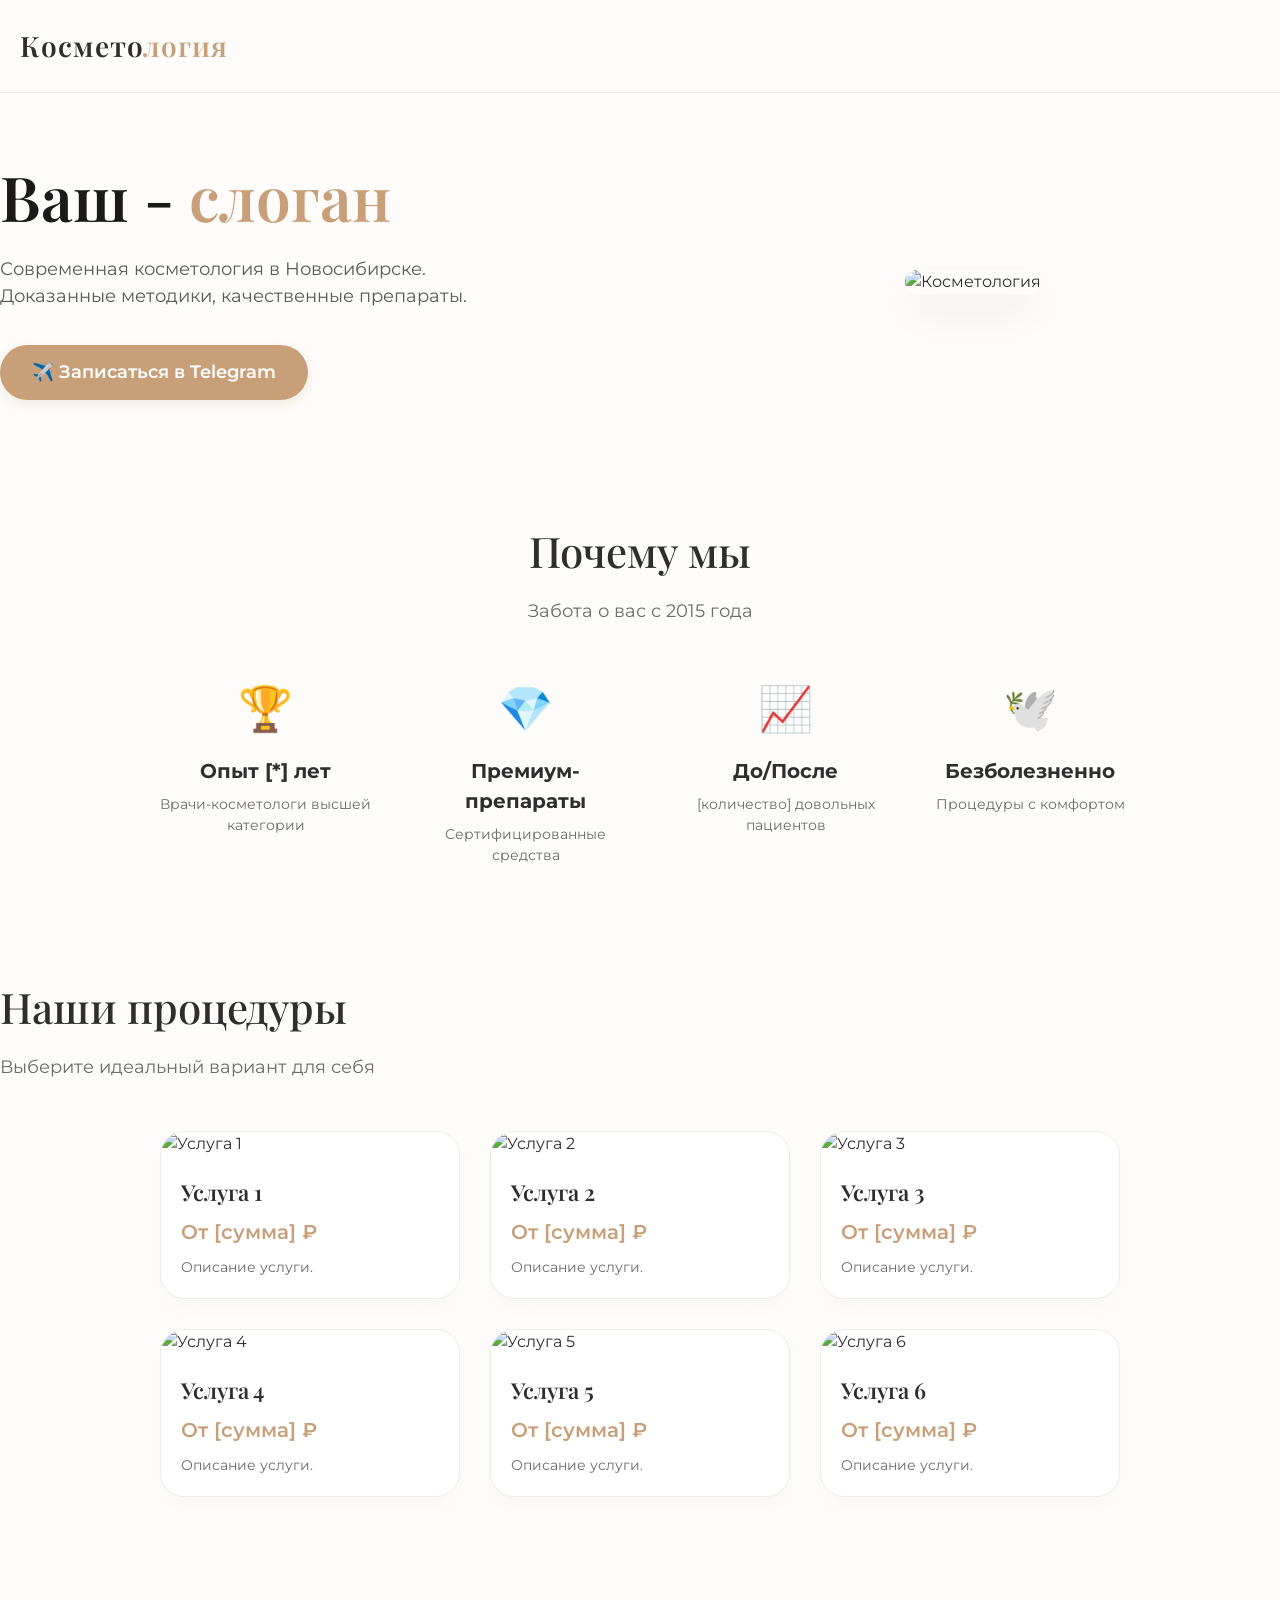
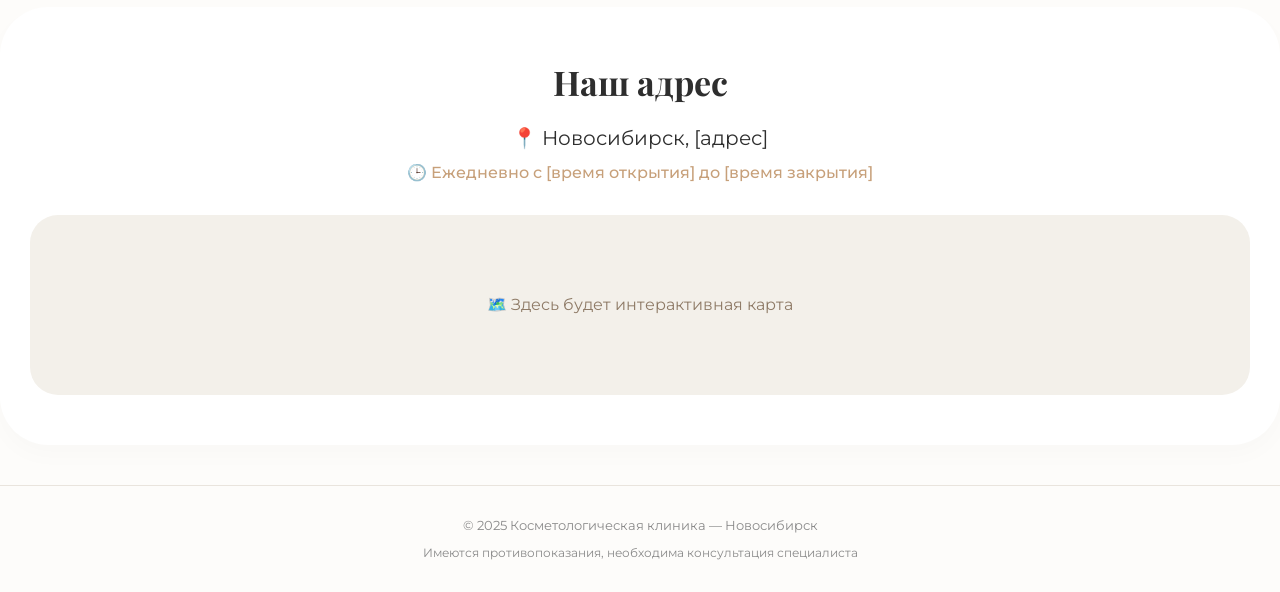
==== index.html @ ddc332c0 "Add files via upload" ====
<!DOCTYPE html>
<html lang="ru">
<head>
    <meta charset="UTF-8">
    <meta name="viewport" content="width=device-width, initial-scale=1.0, user-scalable=yes">
    <title>Косметологическая клиника | Новосибирск</title>
    <!-- Премиальные шрифты -->
    <link href="https://fonts.googleapis.com/css2?family=Montserrat:wght@300;400;500;600;700&family=Playfair+Display:wght@400;500;600;700&display=swap" rel="stylesheet">
    <style>
        * {
            margin: 0;
            padding: 0;
            box-sizing: border-box;
        }

        body {
            background-color: #FDFCFA; /* светлый, тёплый фон */
            font-family: 'Montserrat', sans-serif;
            color: #2E2E2E;
            line-height: 1.5;
            scroll-behavior: smooth;
        }

        .container {
            max-width: 1300px;
            margin: 0 auto;
            padding: 0 20px;
        }

        /* ШАПКА */
        .header {
            padding: 25px 0;
            background: rgba(253,252,250,0.96);
            backdrop-filter: blur(8px);
            position: sticky;
            top: 0;
            z-index: 100;
            border-bottom: 1px solid #EEE9E3;
        }
        .logo {
            font-family: 'Playfair Display', serif;
            font-size: 28px;
            font-weight: 600;
            letter-spacing: 1px;
            color: #2E2E2E;
        }
        .logo span {
            color: #C7A07A; /* тёплый акцент */
        }

        /* ГЛАВНЫЙ ЭКРАН (HERO) */
        .hero {
            display: flex;
            align-items: center;
            justify-content: space-between;
            flex-wrap: wrap;
            gap: 50px;
            padding: 70px 0 50px;
        }
        .hero-content {
            flex: 1;
        }
        .hero-title {
            font-family: 'Playfair Display', serif;
            font-size: clamp(38px, 6vw, 62px);
            font-weight: 600;
            line-height: 1.1;
            margin-bottom: 25px;
            color: #1A1A1A;
        }
        .hero-title .accent {
            color: #C7A07A;
        }
        .hero-subtitle {
            font-size: 18px;
            font-weight: 400;
            margin-bottom: 35px;
            max-width: 500px;
            color: #5A5A5A;
        }
        .btn-telegram {
            display: inline-flex;
            align-items: center;
            gap: 12px;
            background: #C7A07A;
            color: white;
            padding: 14px 32px;
            border-radius: 50px;
            text-decoration: none;
            font-weight: 600;
            font-size: 18px;
            transition: all 0.3s;
            box-shadow: 0 4px 12px rgba(199,160,122,0.2);
        }
        .btn-telegram:hover {
            background: #B0855E;
            transform: translateY(-2px);
        }
        .hero-image {
            flex: 1;
            text-align: center;
        }
        .hero-image img {
            max-width: 100%;
            border-radius: 30px;
            box-shadow: 0 20px 35px rgba(0,0,0,0.05);
        }

        /* Блок преимуществ */
        .features {
            padding: 70px 0 40px;
            text-align: center;
        }
        .section-title {
            font-family: 'Playfair Display', serif;
            font-size: 42px;
            font-weight: 500;
            margin-bottom: 15px;
        }
        .section-sub {
            color: #6C6C6C;
            font-size: 18px;
            margin-bottom: 50px;
        }
        .features-grid {
            display: flex;
            flex-wrap: wrap;
            justify-content: center;
            gap: 40px;
        }
        .feature {
            max-width: 220px;
        }
        .feature-icon {
            font-size: 44px;
            margin-bottom: 15px;
        }
        .feature h4 {
            font-size: 20px;
            margin-bottom: 8px;
        }
        .feature p {
            font-size: 14px;
            color: #6C6C6C;
        }

        /* Услуги (6 карточек) */
        .services {
            padding: 70px 0;
        }
        .services-grid {
            display: flex;
            flex-wrap: wrap;
            gap: 30px;
            justify-content: center;
        }
        .service-card {
            background: #FFFFFF;
            border-radius: 24px;
            width: 300px;
            overflow: hidden;
            box-shadow: 0 8px 20px rgba(0,0,0,0.02);
            transition: all 0.4s;
            border: 1px solid #F0EDE8;
            opacity: 0;
            transform: translateY(30px);
            transition: opacity 0.7s ease, transform 0.7s ease, box-shadow 0.3s;
        }
        .service-card.visible {
            opacity: 1;
            transform: translateY(0);
        }
        .service-card:hover {
            transform: translateY(-6px);
            box-shadow: 0 20px 30px rgba(0,0,0,0.05);
        }
        .service-img {
            width: 100%;
            height: 200px;
            object-fit: cover;
        }
        .service-info {
            padding: 20px;
        }
        .service-name {
            font-family: 'Playfair Display', serif;
            font-size: 22px;
            font-weight: 600;
            margin-bottom: 8px;
        }
        .service-price {
            color: #C7A07A;
            font-size: 20px;
            font-weight: 600;
            margin-bottom: 10px;
        }
        .service-desc {
            font-size: 14px;
            color: #6C6C6C;
        }

        /* Локация */
        .location {
            background: #FFFFFF;
            border-radius: 48px;
            padding: 50px 30px;
            margin: 40px auto;
            text-align: center;
            box-shadow: 0 10px 25px rgba(0,0,0,0.02);
        }
        .location h3 {
            font-family: 'Playfair Display', serif;
            font-size: 34px;
            margin-bottom: 15px;
        }
        .address {
            font-size: 20px;
            margin-bottom: 8px;
        }
        .work-time {
            color: #C7A07A;
            font-weight: 500;
        }
        .map-placeholder {
            background: #F3F0EA;
            height: 180px;
            border-radius: 28px;
            margin-top: 30px;
            display: flex;
            align-items: center;
            justify-content: center;
            color: #8E7A66;
        }

        /* Футер */
        .footer {
            text-align: center;
            padding: 30px 0;
            border-top: 1px solid #E9E4DD;
            font-size: 13px;
            color: #8A8A8A;
        }

        @media (max-width: 800px) {
            .hero {
                flex-direction: column;
                text-align: center;
            }
            .hero-subtitle {
                margin-left: auto;
                margin-right: auto;
            }
            .section-title {
                font-size: 32px;
            }
            .service-card {
                width: 100%;
                max-width: 340px;
            }
        }
    </style>
</head>
<body>

<div class="header">
    <div class="container">
        <div class="logo">Космето<span>логия</span></div>
    </div>
</div>

<div class="hero container">
    <div class="hero-content">
        <h1 class="hero-title">Ваш - <span class="accent">слоган</span></h1>
        <p class="hero-subtitle">Современная косметология в Новосибирске. Доказанные методики, качественные препараты.</p>
        <!-- ЗАМЕНИТЕ ССЫЛКУ НА ВАШУ (бот или менеджер) -->
        <a href="https://t.me/ваш_логин" target="_blank" class="btn-telegram">✈️ Записаться в Telegram</a>
    </div>
    <div class="hero-image">
        <!-- ЗАМЕНИТЕ НА СВОЮ КАРТИНКУ -->
        <img src="https://images.pexels.com/photos/3757959/pexels-photo-3757959.jpeg?auto=compress&cs=tinysrgb&w=600" alt="Косметология">
    </div>
</div>

<div class="features container">
    <h2 class="section-title">Почему мы</h2>
    <div class="section-sub">Забота о вас с 2015 года</div>
    <div class="features-grid">
        <div class="feature"><div class="feature-icon">🏆</div><h4>Опыт [*] лет</h4><p>Врачи-косметологи высшей категории</p></div>
        <div class="feature"><div class="feature-icon">💎</div><h4>Премиум-препараты</h4><p>Сертифицированные средства</p></div>
        <div class="feature"><div class="feature-icon">📈</div><h4>До/После</h4><p>[количество] довольных пациентов</p></div>
        <div class="feature"><div class="feature-icon">🕊️</div><h4>Безболезненно</h4><p>Процедуры с комфортом</p></div>
    </div>
</div>

<div class="services container">
    <h2 class="section-title">Наши процедуры</h2>
    <div class="section-sub">Выберите идеальный вариант для себя</div>
    <div class="services-grid">
        <!-- Услуга 1 -->
        <div class="service-card" data-animate>
            <img class="service-img" src="https://images.pexels.com/photos/4041392/pexels-photo-4041392.jpeg?auto=compress&cs=tinysrgb&w=600" alt="Услуга 1">
            <div class="service-info">
                <div class="service-name">Услуга 1</div>
                <div class="service-price">От [сумма] ₽</div>
                <div class="service-desc">Описание услуги.</div>
            </div>
        </div>
        <!-- Услуга 2 -->
        <div class="service-card" data-animate>
            <img class="service-img" src="https://images.pexels.com/photos/3997968/pexels-photo-3997968.jpeg?auto=compress&cs=tinysrgb&w=600" alt="Услуга 2">
            <div class="service-info">
                <div class="service-name">Услуга 2</div>
                <div class="service-price">От [сумма] ₽</div>
                <div class="service-desc">Описание услуги.</div>
            </div>
        </div>
        <!-- Услуга 3 -->
        <div class="service-card" data-animate>
            <img class="service-img" src="https://images.pexels.com/photos/3825535/pexels-photo-3825535.jpeg?auto=compress&cs=tinysrgb&w=600" alt="Услуга 3">
            <div class="service-info">
                <div class="service-name">Услуга 3</div>
                <div class="service-price">От [сумма] ₽</div>
                <div class="service-desc">Описание услуги.</div>
            </div>
        </div>
        <!-- Услуга 4 -->
        <div class="service-card" data-animate>
            <img class="service-img" src="https://images.pexels.com/photos/3757959/pexels-photo-3757959.jpeg?auto=compress&cs=tinysrgb&w=600" alt="Услуга 4">
            <div class="service-info">
                <div class="service-name">Услуга 4</div>
                <div class="service-price">От [сумма] ₽</div>
                <div class="service-desc">Описание услуги.</div>
            </div>
        </div>
        <!-- Услуга 5 -->
        <div class="service-card" data-animate>
            <img class="service-img" src="https://images.pexels.com/photos/4041392/pexels-photo-4041392.jpeg?auto=compress&cs=tinysrgb&w=600" alt="Услуга 5">
            <div class="service-info">
                <div class="service-name">Услуга 5</div>
                <div class="service-price">От [сумма] ₽</div>
                <div class="service-desc">Описание услуги.</div>
            </div>
        </div>
        <!-- Услуга 6 -->
        <div class="service-card" data-animate>
            <img class="service-img" src="https://images.pexels.com/photos/3997968/pexels-photo-3997968.jpeg?auto=compress&cs=tinysrgb&w=600" alt="Услуга 6">
            <div class="service-info">
                <div class="service-name">Услуга 6</div>
                <div class="service-price">От [сумма] ₽</div>
                <div class="service-desc">Описание услуги.</div>
            </div>
        </div>
    </div>
</div>

<div class="location container">
    <h3>Наш адрес</h3>
    <div class="address">📍 Новосибирск, [адрес]</div>
    <div class="work-time">🕒 Ежедневно с [время открытия] до [время закрытия]</div>
    <div class="map-placeholder">
        🗺️ Здесь будет интерактивная карта
    </div>
</div>

<div class="footer container">
    <p>© 2025 Косметологическая клиника — Новосибирск</p>
    <p style="font-size: 12px; margin-top: 8px;">Имеются противопоказания, необходима консультация специалиста</p>
</div>

<script>
    // Анимация появления при скролле
    const cards = document.querySelectorAll('[data-animate]');
    const observer = new IntersectionObserver((entries) => {
        entries.forEach(entry => {
            if (entry.isIntersecting) {
                entry.target.classList.add('visible');
            }
        });
    }, { threshold: 0.2 });
    cards.forEach(card => observer.observe(card));

    // Если карточки уже видны при загрузке
    window.addEventListener('load', () => {
        cards.forEach(card => {
            const rect = card.getBoundingClientRect();
            if (rect.top < window.innerHeight - 100) {
                card.classList.add('visible');
            }
        });
    });
</script>
</body>
</html>
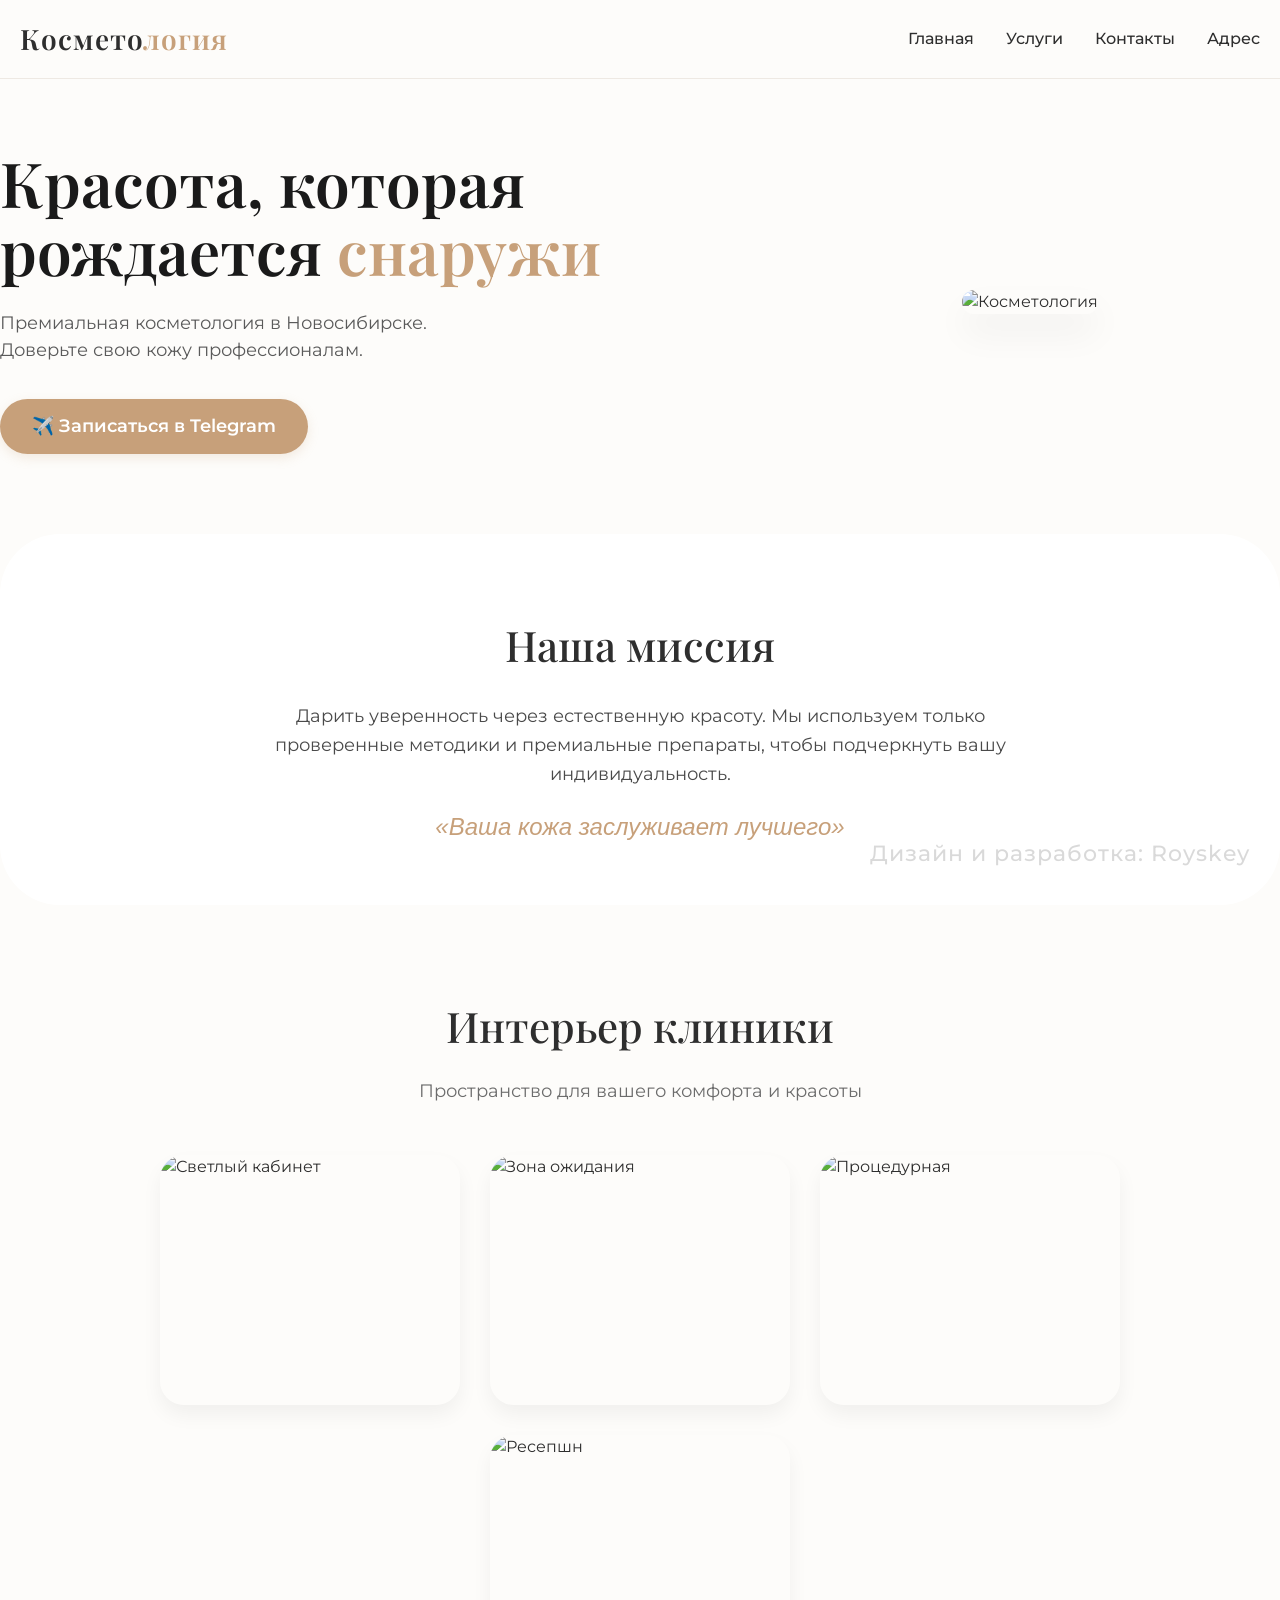
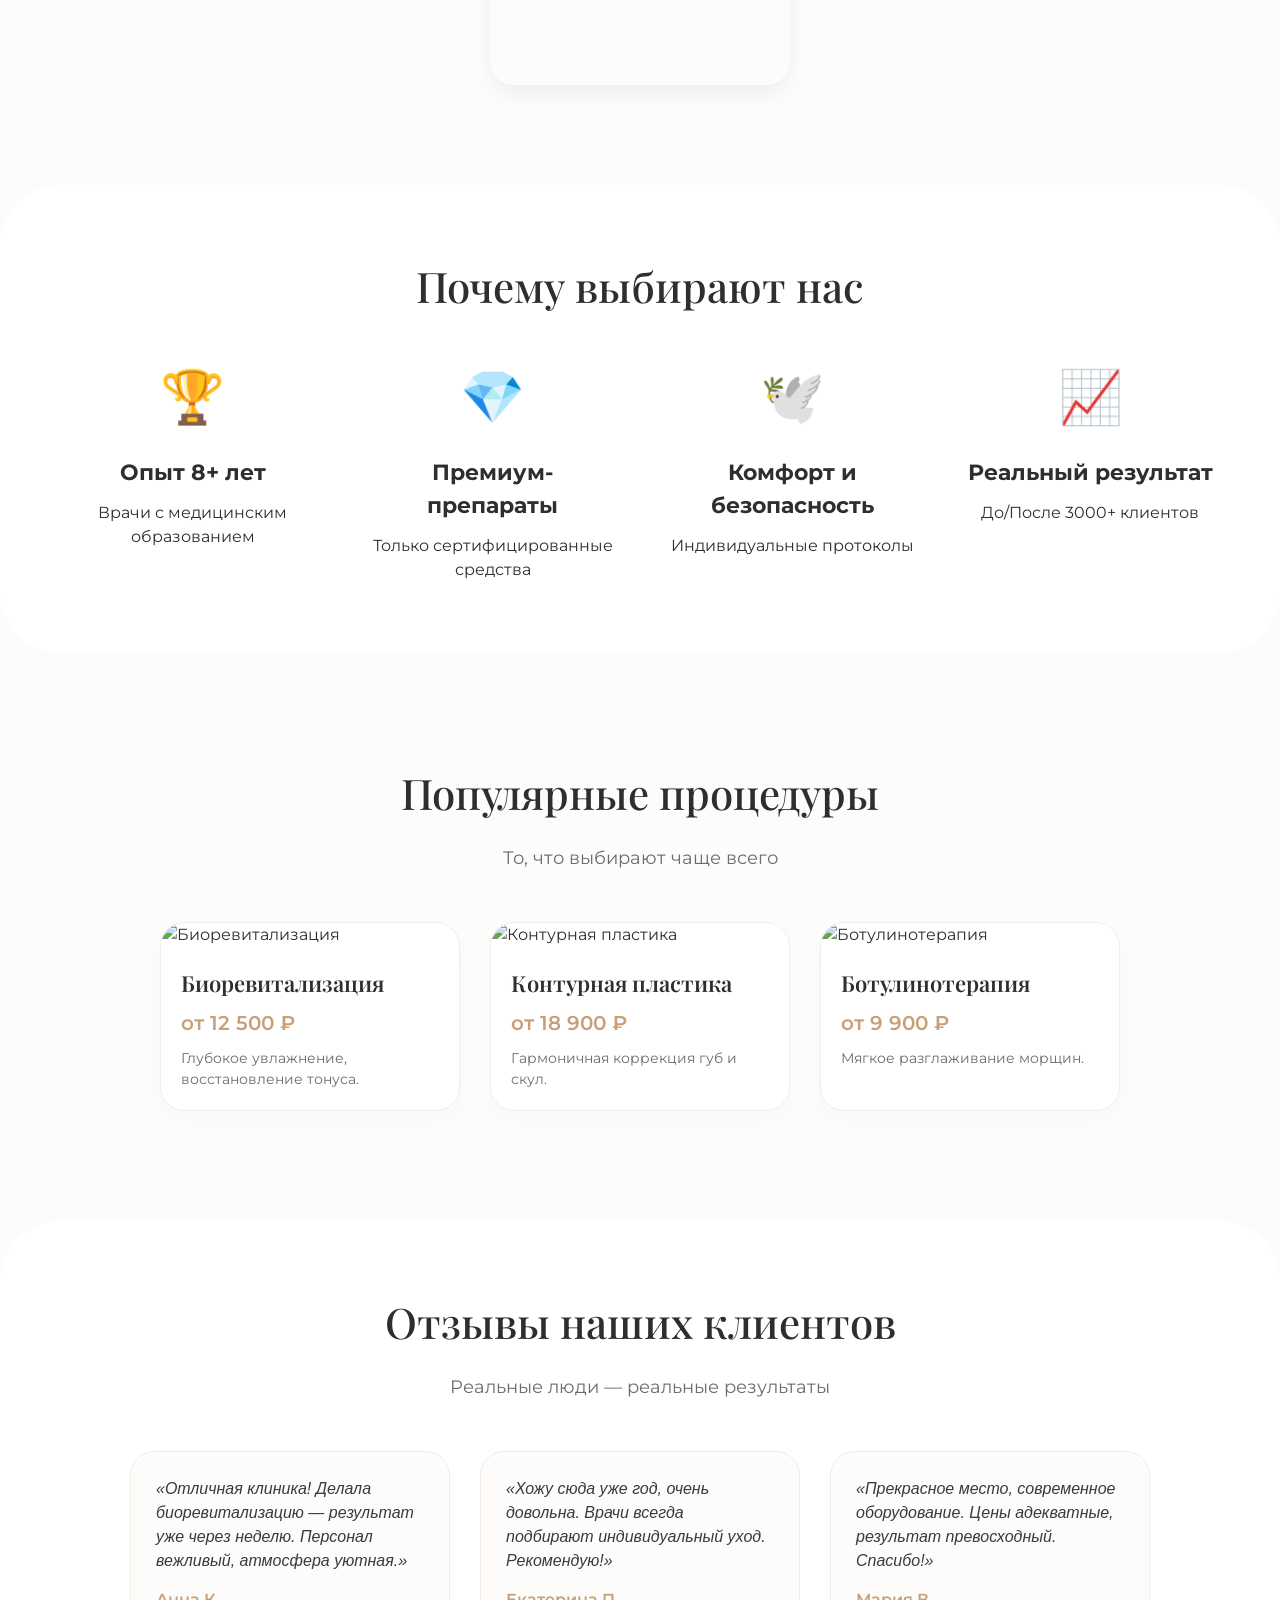
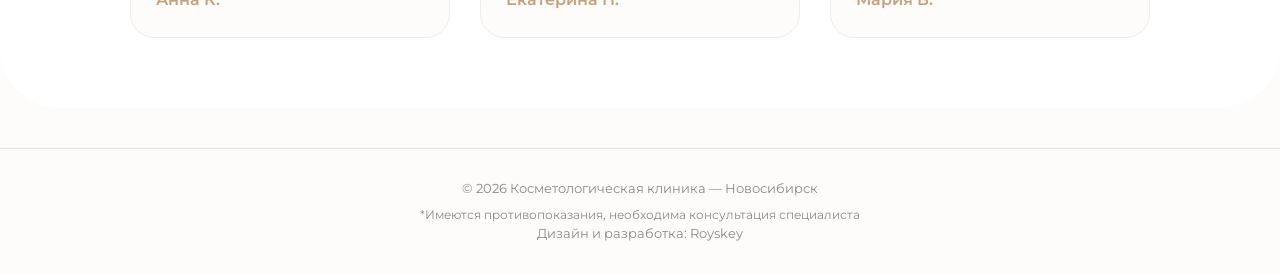
==== commit bb298075: "Add files via upload" ====
--- a/index.html
+++ b/index.html
@@ -3,8 +3,7 @@
 <head>
     <meta charset="UTF-8">
     <meta name="viewport" content="width=device-width, initial-scale=1.0, user-scalable=yes">
-    <title>Косметологическая клиника | Новосибирск</title>
-    <!-- Премиальные шрифты -->
+    <title>Косметологическая клиника | Главная</title>
     <link href="https://fonts.googleapis.com/css2?family=Montserrat:wght@300;400;500;600;700&family=Playfair+Display:wght@400;500;600;700&display=swap" rel="stylesheet">
     <style>
         * {
@@ -12,30 +11,33 @@
             padding: 0;
             box-sizing: border-box;
         }
-
         body {
-            background-color: #FDFCFA; /* светлый, тёплый фон */
+            background-color: #FDFCFA;
             font-family: 'Montserrat', sans-serif;
             color: #2E2E2E;
             line-height: 1.5;
             scroll-behavior: smooth;
         }
-
         .container {
             max-width: 1300px;
             margin: 0 auto;
             padding: 0 20px;
         }
-
-        /* ШАПКА */
+        /* ===== ШАПКА ===== */
         .header {
-            padding: 25px 0;
             background: rgba(253,252,250,0.96);
             backdrop-filter: blur(8px);
             position: sticky;
             top: 0;
             z-index: 100;
             border-bottom: 1px solid #EEE9E3;
+            padding: 18px 0;
+        }
+        .header .container {
+            display: flex;
+            justify-content: space-between;
+            align-items: center;
+            flex-wrap: wrap;
         }
         .logo {
             font-family: 'Playfair Display', serif;
@@ -43,12 +45,70 @@
             font-weight: 600;
             letter-spacing: 1px;
             color: #2E2E2E;
+            text-decoration: none;
         }
         .logo span {
-            color: #C7A07A; /* тёплый акцент */
-        }
-
-        /* ГЛАВНЫЙ ЭКРАН (HERO) */
+            color: #C7A07A;
+        }
+        .nav {
+            display: flex;
+            gap: 32px;
+            align-items: center;
+        }
+        .nav a {
+            text-decoration: none;
+            font-weight: 500;
+            color: #2E2E2E;
+            transition: color 0.2s;
+            font-size: 16px;
+        }
+        .nav a:hover {
+            color: #C7A07A;
+        }
+        .burger {
+            display: none;
+            flex-direction: column;
+            cursor: pointer;
+            gap: 5px;
+        }
+        .burger span {
+            width: 25px;
+            height: 2px;
+            background-color: #2E2E2E;
+            transition: 0.3s;
+        }
+        @media (max-width: 768px) {
+            .nav {
+                position: fixed;
+                top: 70px;
+                left: -100%;
+                width: 100%;
+                height: calc(100vh - 70px);
+                background: #FDFCFA;
+                flex-direction: column;
+                justify-content: center;
+                gap: 40px;
+                transition: 0.3s;
+                backdrop-filter: blur(10px);
+                z-index: 99;
+            }
+            .nav.active {
+                left: 0;
+            }
+            .burger {
+                display: flex;
+            }
+            .burger.active span:nth-child(1) {
+                transform: rotate(45deg) translate(5px, 5px);
+            }
+            .burger.active span:nth-child(2) {
+                opacity: 0;
+            }
+            .burger.active span:nth-child(3) {
+                transform: rotate(-45deg) translate(5px, -5px);
+            }
+        }
+        /* ГЕРОЙ */
         .hero {
             display: flex;
             align-items: center;
@@ -59,6 +119,7 @@
         }
         .hero-content {
             flex: 1;
+            text-align: left;
         }
         .hero-title {
             font-family: 'Playfair Display', serif;
@@ -101,50 +162,106 @@
             text-align: center;
         }
         .hero-image img {
-            max-width: 100%;
-            border-radius: 30px;
-            box-shadow: 0 20px 35px rgba(0,0,0,0.05);
-        }
-
-        /* Блок преимуществ */
-        .features {
-            padding: 70px 0 40px;
+    width: 300px;
+    height: 250px;
+    object-fit: cover;
+    border-radius: 30px;
+    box-shadow: 0 20px 35px rgba(0,0,0,0.05);
+}
+        
+        /* МИССИЯ И СЛОГАН */
+        .mission {
             text-align: center;
+            padding: 80px 0 60px;
+            background: #FFFFFF;
+            border-radius: 60px;
+            margin: 30px 0;
+        }
+        .mission h2 {
+            font-family: 'Playfair Display', serif;
+            font-size: 42px;
+            font-weight: 500;
+            margin-bottom: 25px;
+        }
+        .mission p {
+            max-width: 800px;
+            margin: 0 auto 20px;
+            font-size: 18px;
+            color: #4A4A4A;
+            line-height: 1.6;
+        }
+        .slogan {
+            font-size: 24px;
+            font-style: italic;
+            color: #C7A07A;
+            margin-top: 20px;
+        }
+        /* ГАЛЕРЕЯ ПОМЕЩЕНИЙ (симметрично, 6 фото) */
+        .gallery {
+            padding: 60px 0;
         }
         .section-title {
             font-family: 'Playfair Display', serif;
             font-size: 42px;
             font-weight: 500;
-            margin-bottom: 15px;
+            text-align: center;
+            margin-bottom: 20px;
         }
         .section-sub {
+            text-align: center;
             color: #6C6C6C;
+            margin-bottom: 50px;
             font-size: 18px;
-            margin-bottom: 50px;
-        }
-        .features-grid {
+        }
+        .gallery-grid {
+            display: flex;
+            flex-wrap: wrap;
+            gap: 30px;
+            justify-content: center;
+        }
+        .gallery-item {
+            width: 300px;
+            border-radius: 24px;
+            overflow: hidden;
+            box-shadow: 0 10px 20px rgba(0,0,0,0.05);
+            transition: transform 0.3s;
+        }
+        .gallery-item:hover {
+            transform: translateY(-5px);
+        }
+        .gallery-item img {
+            width: 100%;
+            height: 250px;
+            object-fit: cover;
+            display: block;
+        }
+        /* ЦЕННОСТИ */
+        .values {
+            background: #FFFFFF;
+            padding: 70px 0;
+            border-radius: 60px;
+            margin: 40px 0;
+        }
+        .values-grid {
             display: flex;
             flex-wrap: wrap;
             justify-content: center;
-            gap: 40px;
-        }
-        .feature {
-            max-width: 220px;
-        }
-        .feature-icon {
-            font-size: 44px;
-            margin-bottom: 15px;
-        }
-        .feature h4 {
-            font-size: 20px;
-            margin-bottom: 8px;
-        }
-        .feature p {
-            font-size: 14px;
-            color: #6C6C6C;
-        }
-
-        /* Услуги (6 карточек) */
+            gap: 50px;
+            margin-top: 40px;
+        }
+        .value-card {
+            text-align: center;
+            max-width: 250px;
+        }
+        .value-icon {
+            font-size: 52px;
+            margin-bottom: 20px;
+        }
+        .value-card h4 {
+            font-size: 22px;
+            margin-bottom: 12px;
+        }
+        /* ПОПУЛЯРНЫЕ УСЛУГИ (3 карточки) */
         .services {
             padding: 70px 0;
         }
@@ -160,11 +277,10 @@
             width: 300px;
             overflow: hidden;
             box-shadow: 0 8px 20px rgba(0,0,0,0.02);
-            transition: all 0.4s;
             border: 1px solid #F0EDE8;
             opacity: 0;
             transform: translateY(30px);
-            transition: opacity 0.7s ease, transform 0.7s ease, box-shadow 0.3s;
+            transition: opacity 0.7s ease, transform 0.7s ease;
         }
         .service-card.visible {
             opacity: 1;
@@ -198,41 +314,36 @@
             font-size: 14px;
             color: #6C6C6C;
         }
-
-        /* Локация */
-        .location {
+        /* ОТЗЫВЫ */
+        .reviews {
             background: #FFFFFF;
-            border-radius: 48px;
-            padding: 50px 30px;
-            margin: 40px auto;
-            text-align: center;
-            box-shadow: 0 10px 25px rgba(0,0,0,0.02);
-        }
-        .location h3 {
-            font-family: 'Playfair Display', serif;
-            font-size: 34px;
+            padding: 70px 0;
+            border-radius: 60px;
+            margin: 40px 0;
+        }
+        .reviews-grid {
+            display: flex;
+            flex-wrap: wrap;
+            gap: 30px;
+            justify-content: center;
+        }
+        .review-card {
+            background: #FDFCFA;
+            border-radius: 24px;
+            padding: 25px;
+            width: 320px;
+            border: 1px solid #F0EDE8;
+        }
+        .review-text {
+            font-size: 16px;
+            font-style: italic;
             margin-bottom: 15px;
-        }
-        .address {
-            font-size: 20px;
-            margin-bottom: 8px;
-        }
-        .work-time {
+            color: #3A3A3A;
+        }
+        .review-author {
+            font-weight: 600;
             color: #C7A07A;
-            font-weight: 500;
-        }
-        .map-placeholder {
-            background: #F3F0EA;
-            height: 180px;
-            border-radius: 28px;
-            margin-top: 30px;
-            display: flex;
-            align-items: center;
-            justify-content: center;
-            color: #8E7A66;
-        }
-
-        /* Футер */
+        }
         .footer {
             text-align: center;
             padding: 30px 0;
@@ -240,12 +351,14 @@
             font-size: 13px;
             color: #8A8A8A;
         }
-
         @media (max-width: 800px) {
             .hero {
                 flex-direction: column;
                 text-align: center;
             }
+            .hero-content {
+                text-align: center;
+            }
             .hero-subtitle {
                 margin-left: auto;
                 margin-right: auto;
@@ -253,122 +366,253 @@
             .section-title {
                 font-size: 32px;
             }
+            .gallery-item {
+                width: 100%;
+                max-width: 340px;
+            }
             .service-card {
                 width: 100%;
                 max-width: 340px;
             }
-        }
+            .review-card {
+                width: 100%;
+                max-width: 340px;
+            }
+        }
+        /* === ФИКС ТОЛЬКО ДЛЯ МИССИИ, ЦЕННОСТЕЙ И ОТЗЫВОВ === */
+.mission,
+.values,
+.reviews {
+    width: 100%;
+    display: flex;
+    flex-direction: column;
+    align-items: center;
+}
+.mission .container,
+.values .container,
+.reviews .container {
+    width: 100%;
+    max-width: 1300px;
+    margin: 0 auto;
+    padding: 0 20px;
+    box-sizing: border-box;
+}
+/* Центрируем сетки внутри этих блоков */
+.values-grid,
+.reviews-grid {
+    display: flex;
+    flex-wrap: wrap;
+    justify-content: center;
+    gap: 50px;
+    width: 100%;
+}
+/* Тексты внутри миссии — по центру */
+.mission h2,
+.mission p,
+.mission .slogan {
+    text-align: center;
+    width: 100%;
+}
+/* Карточки ценностей и отзывов — без смещений */
+.value-card,
+.review-card {
+    margin: 0;
+}
+
+        /* === ГЛОБАЛЬНАЯ АНИМАЦИЯ ПОЯВЛЕНИЯ === */
+/* Исходное состояние — прозрачность и небольшое смещение */
+.hero,
+.mission,
+.gallery,
+.values,
+.services,
+.reviews,
+.footer {
+    opacity: 0;
+    transform: translateY(30px);
+    animation: fadeInUp 0.8s ease forwards;
+}
+
+/* Задержки для последовательного появления (каждый следующий блок чуть позже) */
+.hero { animation-delay: 0.1s; }
+.mission { animation-delay: 0.2s; }
+.gallery { animation-delay: 0.3s; }
+.values { animation-delay: 0.4s; }
+.services { animation-delay: 0.5s; }
+.reviews { animation-delay: 0.6s; }
+.footer { animation-delay: 0.7s; }
+
+@keyframes fadeInUp {
+    to {
+        opacity: 1;
+        transform: translateY(0);
+    }
+}
+    
+    /* Выравнивание всех изображений в герое и галерее */
+.hero-image img,
+.gallery-item img {
+    width: 100%;
+    height: 100%;
+    object-fit: cover;
+}
+
+/* Фиксированная высота для героя (чтобы картинка не растягивалась) */
+.hero-image {
+    max-width: 500px;
+    margin: 0 auto;
+}
+.hero-image img {
+    aspect-ratio: 4 / 3; /* или 1/1 для квадрата, или 16/9 — подберите под свой макет */
+    object-position: center;
+}
+
+/* Для галереи — единая высота */
+.gallery-item {
+    width: 300px;
+    height: 250px;
+}
+.gallery-item img {
+    width: 100%;
+    height: 100%;
+    object-fit: cover;
+}
+
+        /* Принудительный размер для картинки в hero-image */
+.hero-image img {
+    width: 300px;
+    height: 250px;
+    object-fit: cover; /* обрежет лишнее, сохранив важную часть */
+}
     </style>
 </head>
 <body>
 
 <div class="header">
     <div class="container">
-        <div class="logo">Космето<span>логия</span></div>
+        <a href="index.html" class="logo">Космето<span>логия</span></a>
+        <div class="burger" id="burgerBtn">
+            <span></span><span></span><span></span>
+        </div>
+        <div class="nav" id="navMenu">
+            <a href="index.html">Главная</a>
+            <a href="services.html">Услуги</a>
+            <a href="contacts.html">Контакты</a>
+            <a href="address.html">Адрес</a>
+        </div>
     </div>
 </div>
 
-<div class="hero container">
-    <div class="hero-content">
-        <h1 class="hero-title">Ваш - <span class="accent">слоган</span></h1>
-        <p class="hero-subtitle">Современная косметология в Новосибирске. Доказанные методики, качественные препараты.</p>
-        <!-- ЗАМЕНИТЕ ССЫЛКУ НА ВАШУ (бот или менеджер) -->
-        <a href="https://t.me/ваш_логин" target="_blank" class="btn-telegram">✈️ Записаться в Telegram</a>
+<main>
+    <!-- ГЕРОЙ -->
+    <div class="hero container">
+        <div class="hero-content">
+            <h1 class="hero-title">Красота, которая рождается <span class="accent"> снаружи</span></h1>
+            <p class="hero-subtitle">Премиальная косметология в Новосибирске. Доверьте свою кожу профессионалам.</p>
+            <a href="https://t.me/ваш_логин" target="_blank" class="btn-telegram">✈️ Записаться в Telegram</a>
+        </div>
+        <div class="hero-image">
+            <img src="https://www.apriori-dz.ru/images/weare4.jpg" alt="Косметология">
+        </div>
     </div>
-    <div class="hero-image">
-        <!-- ЗАМЕНИТЕ НА СВОЮ КАРТИНКУ -->
-        <img src="https://images.pexels.com/photos/3757959/pexels-photo-3757959.jpeg?auto=compress&cs=tinysrgb&w=600" alt="Косметология">
+
+    <!-- МИССИЯ -->
+    <div class="mission" style="width: 100%; display: flex; justify-content: center;">
+    <div class="container" style="max-width: 1300px; width: 100%; margin: 0 auto; padding: 0 20px; text-align: center;">
+        <h2>Наша миссия</h2>
+        <p>Дарить уверенность через естественную красоту. Мы используем только проверенные методики и премиальные препараты, чтобы подчеркнуть вашу индивидуальность.</p>
+        <div class="slogan">«Ваша кожа заслуживает лучшего»</div>
     </div>
 </div>
 
-<div class="features container">
-    <h2 class="section-title">Почему мы</h2>
-    <div class="section-sub">Забота о вас с 2015 года</div>
-    <div class="features-grid">
-        <div class="feature"><div class="feature-icon">🏆</div><h4>Опыт [*] лет</h4><p>Врачи-косметологи высшей категории</p></div>
-        <div class="feature"><div class="feature-icon">💎</div><h4>Премиум-препараты</h4><p>Сертифицированные средства</p></div>
-        <div class="feature"><div class="feature-icon">📈</div><h4>До/После</h4><p>[количество] довольных пациентов</p></div>
-        <div class="feature"><div class="feature-icon">🕊️</div><h4>Безболезненно</h4><p>Процедуры с комфортом</p></div>
+    <!-- ГАЛЕРЕЯ ИНТЕРЬЕРОВ (6 фото, только помещения клиники) -->
+    <div class="gallery container">
+        <h2 class="section-title">Интерьер клиники</h2>
+        <div class="section-sub">Пространство для вашего комфорта и красоты</div>
+        <div class="gallery-grid">
+            <div class="gallery-item"><img src="https://img.freepik.com/premium-photo/light-modern-interior-sterile-cosmetology-room_120960-3153.jpg?semt=ais_hybrid&w=740" alt="Светлый кабинет"></div>
+            <div class="gallery-item"><img src="https://avatars.mds.yandex.net/i?id=d7ce32a6d81b043aa7e36e74585ae567d3a8fb6b-4961046-images-thumbs&n=13" alt="Зона ожидания"></div>
+            <div class="gallery-item"><img src="https://media.istockphoto.com/id/1469903890/ru/%D1%84%D0%BE%D1%82%D0%BE/%D1%8F%D1%80%D0%BA%D0%B8%D0%B9-%D0%BF%D1%83%D1%81%D1%82%D0%BE%D0%B9-%D0%BA%D0%BE%D1%81%D0%BC%D0%B5%D1%82%D0%BE%D0%BB%D0%BE%D0%B3%D0%B8%D1%87%D0%B5%D1%81%D0%BA%D0%B8%D0%B9-%D0%BA%D0%B0%D0%B1%D0%B8%D0%BD%D0%B5%D1%82-%D0%B2-%D1%81%D0%BE%D0%B2%D1%80%D0%B5%D0%BC%D0%B5%D0%BD%D0%BD%D0%BE%D0%B9-%D0%BA%D0%BB%D0%B8%D0%BD%D0%B8%D0%BA%D0%B5-%D0%BA%D1%80%D0%B0%D1%81%D0%BE%D1%82%D1%8B.jpg?s=612x612&w=0&k=20&c=hgzNFGKGx5JvBQ9UQt8WGjhNtHAYSpVDOPEuMSsLZ6E=" alt="Процедурная"></div>
+            <div class="gallery-item"><img src="https://www.pioner.ru/mebel/1112/05_resepshn_kliniki_kosmetologii_a207.jpg" alt="Ресепшн"></div>
+        </div>
+    </div>
+
+    <!-- ЦЕННОСТИ -->
+    <div class="values" style="width: 100%; display: flex; justify-content: center; background: #FFFFFF; border-radius: 60px; margin: 40px 0; padding: 70px 0;">
+    <div class="container" style="max-width: 1300px; width: 100%; margin: 0 auto; padding: 0 20px;">
+        <h2 class="section-title" style="text-align: center;">Почему выбирают нас</h2>
+        <div class="values-grid" style="display: flex; flex-wrap: wrap; justify-content: center; gap: 50px; margin-top: 40px;">
+            <div class="value-card" style="text-align: center; max-width: 250px;"><div class="value-icon">🏆</div><h4>Опыт 8+ лет</h4><p>Врачи с медицинским образованием</p></div>
+            <div class="value-card" style="text-align: center; max-width: 250px;"><div class="value-icon">💎</div><h4>Премиум-препараты</h4><p>Только сертифицированные средства</p></div>
+            <div class="value-card" style="text-align: center; max-width: 250px;"><div class="value-icon">🕊️</div><h4>Комфорт и безопасность</h4><p>Индивидуальные протоколы</p></div>
+            <div class="value-card" style="text-align: center; max-width: 250px;"><div class="value-icon">📈</div><h4>Реальный результат</h4><p>До/После 3000+ клиентов</p></div>
+        </div>
     </div>
 </div>
 
-<div class="services container">
-    <h2 class="section-title">Наши процедуры</h2>
-    <div class="section-sub">Выберите идеальный вариант для себя</div>
-    <div class="services-grid">
-        <!-- Услуга 1 -->
-        <div class="service-card" data-animate>
-            <img class="service-img" src="https://images.pexels.com/photos/4041392/pexels-photo-4041392.jpeg?auto=compress&cs=tinysrgb&w=600" alt="Услуга 1">
-            <div class="service-info">
-                <div class="service-name">Услуга 1</div>
-                <div class="service-price">От [сумма] ₽</div>
-                <div class="service-desc">Описание услуги.</div>
+    <!-- ПОПУЛЯРНЫЕ УСЛУГИ -->
+    <div class="services container">
+        <h2 class="section-title">Популярные процедуры</h2>
+        <div class="section-sub">То, что выбирают чаще всего</div>
+        <div class="services-grid">
+            <div class="service-card" data-animate>
+                <img class="service-img" src="https://images.pexels.com/photos/4041392/pexels-photo-4041392.jpeg?auto=compress&cs=tinysrgb&w=600" alt="Биоревитализация">
+                <div class="service-info">
+                    <div class="service-name">Биоревитализация</div>
+                    <div class="service-price">от 12 500 ₽</div>
+                    <div class="service-desc">Глубокое увлажнение, восстановление тонуса.</div>
+                </div>
             </div>
-        </div>
-        <!-- Услуга 2 -->
-        <div class="service-card" data-animate>
-            <img class="service-img" src="https://images.pexels.com/photos/3997968/pexels-photo-3997968.jpeg?auto=compress&cs=tinysrgb&w=600" alt="Услуга 2">
-            <div class="service-info">
-                <div class="service-name">Услуга 2</div>
-                <div class="service-price">От [сумма] ₽</div>
-                <div class="service-desc">Описание услуги.</div>
+            <div class="service-card" data-animate>
+                <img class="service-img" src="https://images.pexels.com/photos/3997968/pexels-photo-3997968.jpeg?auto=compress&cs=tinysrgb&w=600" alt="Контурная пластика">
+                <div class="service-info">
+                    <div class="service-name">Контурная пластика</div>
+                    <div class="service-price">от 18 900 ₽</div>
+                    <div class="service-desc">Гармоничная коррекция губ и скул.</div>
+                </div>
             </div>
-        </div>
-        <!-- Услуга 3 -->
-        <div class="service-card" data-animate>
-            <img class="service-img" src="https://images.pexels.com/photos/3825535/pexels-photo-3825535.jpeg?auto=compress&cs=tinysrgb&w=600" alt="Услуга 3">
-            <div class="service-info">
-                <div class="service-name">Услуга 3</div>
-                <div class="service-price">От [сумма] ₽</div>
-                <div class="service-desc">Описание услуги.</div>
+            <div class="service-card" data-animate>
+                <img class="service-img" src="https://images.pexels.com/photos/3825535/pexels-photo-3825535.jpeg?auto=compress&cs=tinysrgb&w=600" alt="Ботулинотерапия">
+                <div class="service-info">
+                    <div class="service-name">Ботулинотерапия</div>
+                    <div class="service-price">от 9 900 ₽</div>
+                    <div class="service-desc">Мягкое разглаживание морщин.</div>
+                </div>
             </div>
         </div>
-        <!-- Услуга 4 -->
-        <div class="service-card" data-animate>
-            <img class="service-img" src="https://images.pexels.com/photos/3757959/pexels-photo-3757959.jpeg?auto=compress&cs=tinysrgb&w=600" alt="Услуга 4">
-            <div class="service-info">
-                <div class="service-name">Услуга 4</div>
-                <div class="service-price">От [сумма] ₽</div>
-                <div class="service-desc">Описание услуги.</div>
+    </div>
+
+    <!-- ОТЗЫВЫ -->
+    <div class="reviews" style="width: 100%; display: flex; justify-content: center; background: #FFFFFF; border-radius: 60px; margin: 40px 0; padding: 70px 0;">
+    <div class="container" style="max-width: 1300px; width: 100%; margin: 0 auto; padding: 0 20px;">
+        <h2 class="section-title" style="text-align: center;">Отзывы наших клиентов</h2>
+        <div class="section-sub" style="text-align: center; margin-bottom: 50px;">Реальные люди — реальные результаты</div>
+        <div class="reviews-grid" style="display: flex; flex-wrap: wrap; justify-content: center; gap: 30px;">
+            <div class="review-card" style="background: #FDFCFA; border-radius: 24px; padding: 25px; width: 320px; border: 1px solid #F0EDE8;">
+                <div class="review-text">«Отличная клиника! Делала биоревитализацию — результат уже через неделю. Персонал вежливый, атмосфера уютная.»</div>
+                <div class="review-author" style="font-weight: 600; color: #C7A07A;">Анна К.</div>
             </div>
-        </div>
-        <!-- Услуга 5 -->
-        <div class="service-card" data-animate>
-            <img class="service-img" src="https://images.pexels.com/photos/4041392/pexels-photo-4041392.jpeg?auto=compress&cs=tinysrgb&w=600" alt="Услуга 5">
-            <div class="service-info">
-                <div class="service-name">Услуга 5</div>
-                <div class="service-price">От [сумма] ₽</div>
-                <div class="service-desc">Описание услуги.</div>
+            <div class="review-card" style="background: #FDFCFA; border-radius: 24px; padding: 25px; width: 320px; border: 1px solid #F0EDE8;">
+                <div class="review-text">«Хожу сюда уже год, очень довольна. Врачи всегда подбирают индивидуальный уход. Рекомендую!»</div>
+                <div class="review-author" style="font-weight: 600; color: #C7A07A;">Екатерина П.</div>
             </div>
-        </div>
-        <!-- Услуга 6 -->
-        <div class="service-card" data-animate>
-            <img class="service-img" src="https://images.pexels.com/photos/3997968/pexels-photo-3997968.jpeg?auto=compress&cs=tinysrgb&w=600" alt="Услуга 6">
-            <div class="service-info">
-                <div class="service-name">Услуга 6</div>
-                <div class="service-price">От [сумма] ₽</div>
-                <div class="service-desc">Описание услуги.</div>
+            <div class="review-card" style="background: #FDFCFA; border-radius: 24px; padding: 25px; width: 320px; border: 1px solid #F0EDE8;">
+                <div class="review-text">«Прекрасное место, современное оборудование. Цены адекватные, результат превосходный. Спасибо!»</div>
+                <div class="review-author" style="font-weight: 600; color: #C7A07A;">Мария В.</div>
             </div>
         </div>
     </div>
 </div>
-
-<div class="location container">
-    <h3>Наш адрес</h3>
-    <div class="address">📍 Новосибирск, [адрес]</div>
-    <div class="work-time">🕒 Ежедневно с [время открытия] до [время закрытия]</div>
-    <div class="map-placeholder">
-        🗺️ Здесь будет интерактивная карта
-    </div>
+</main>
+
+<div class="footer container">
+    <p>© 2026 Косметологическая клиника — Новосибирск</p>
+    <p style="font-size: 12px; margin-top: 8px;">*Имеются противопоказания, необходима консультация специалиста</p>
+    <p>Дизайн и разработка: Royskey</p>
 </div>
 
-<div class="footer container">
-    <p>© 2025 Косметологическая клиника — Новосибирск</p>
-    <p style="font-size: 12px; margin-top: 8px;">Имеются противопоказания, необходима консультация специалиста</p>
-</div>
-
 <script>
-    // Анимация появления при скролле
+    // Анимация появления карточек услуг
     const cards = document.querySelectorAll('[data-animate]');
     const observer = new IntersectionObserver((entries) => {
         entries.forEach(entry => {
@@ -378,8 +622,6 @@
         });
     }, { threshold: 0.2 });
     cards.forEach(card => observer.observe(card));
-
-    // Если карточки уже видны при загрузке
     window.addEventListener('load', () => {
         cards.forEach(card => {
             const rect = card.getBoundingClientRect();
@@ -388,6 +630,23 @@
             }
         });
     });
+
+    // Бургер-меню
+    const burger = document.getElementById('burgerBtn');
+    const navMenu = document.getElementById('navMenu');
+    burger.addEventListener('click', () => {
+        burger.classList.toggle('active');
+        navMenu.classList.toggle('active');
+    });
+    document.querySelectorAll('.nav a').forEach(link => {
+        link.addEventListener('click', () => {
+            burger.classList.remove('active');
+            navMenu.classList.remove('active');
+        });
+    });
 </script>
+<div style="position: fixed; bottom: 20px; right: 20px; font-size: 22px; font-weight: 500; color: rgba(0,0,0,0.15); background: transparent; padding: 10px; z-index: 1000; font-family: 'Montserrat', sans-serif; letter-spacing: 1px;">
+    Дизайн и разработка: Royskey
+</div>
 </body>
 </html>
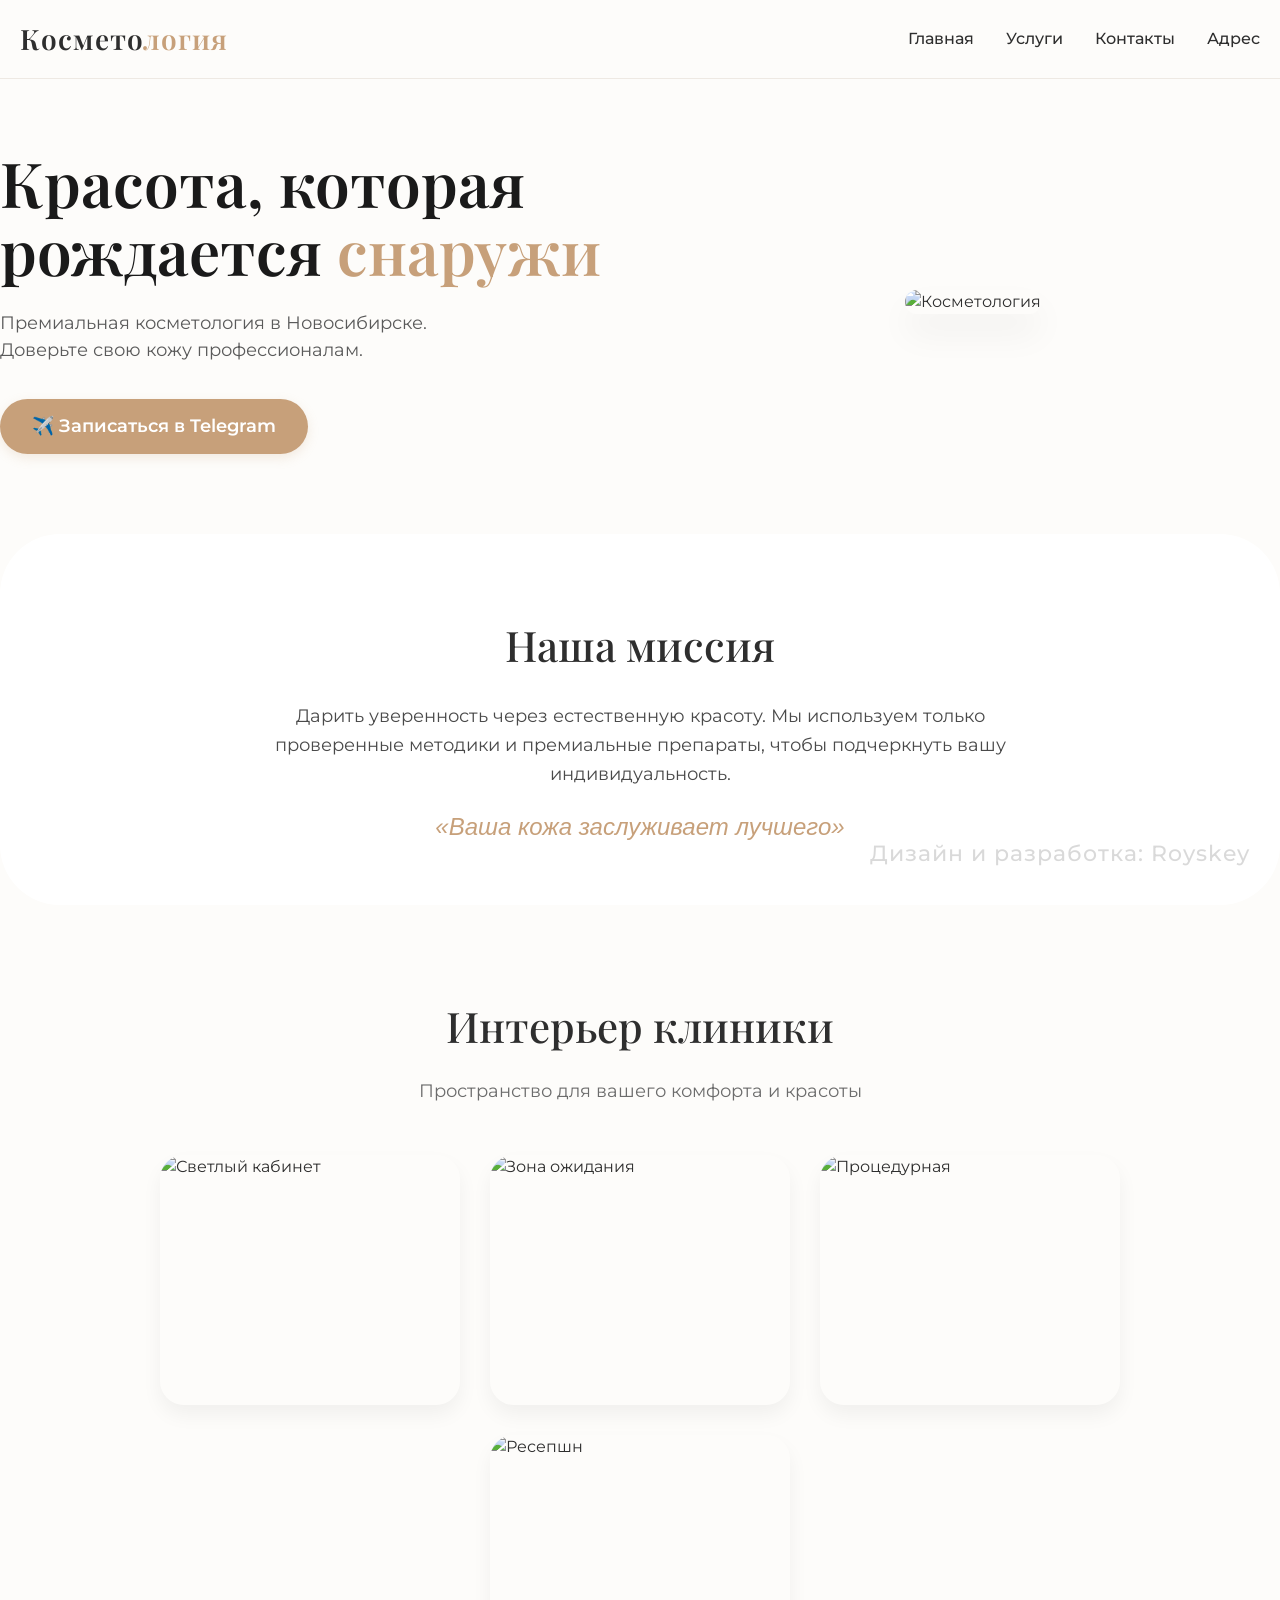
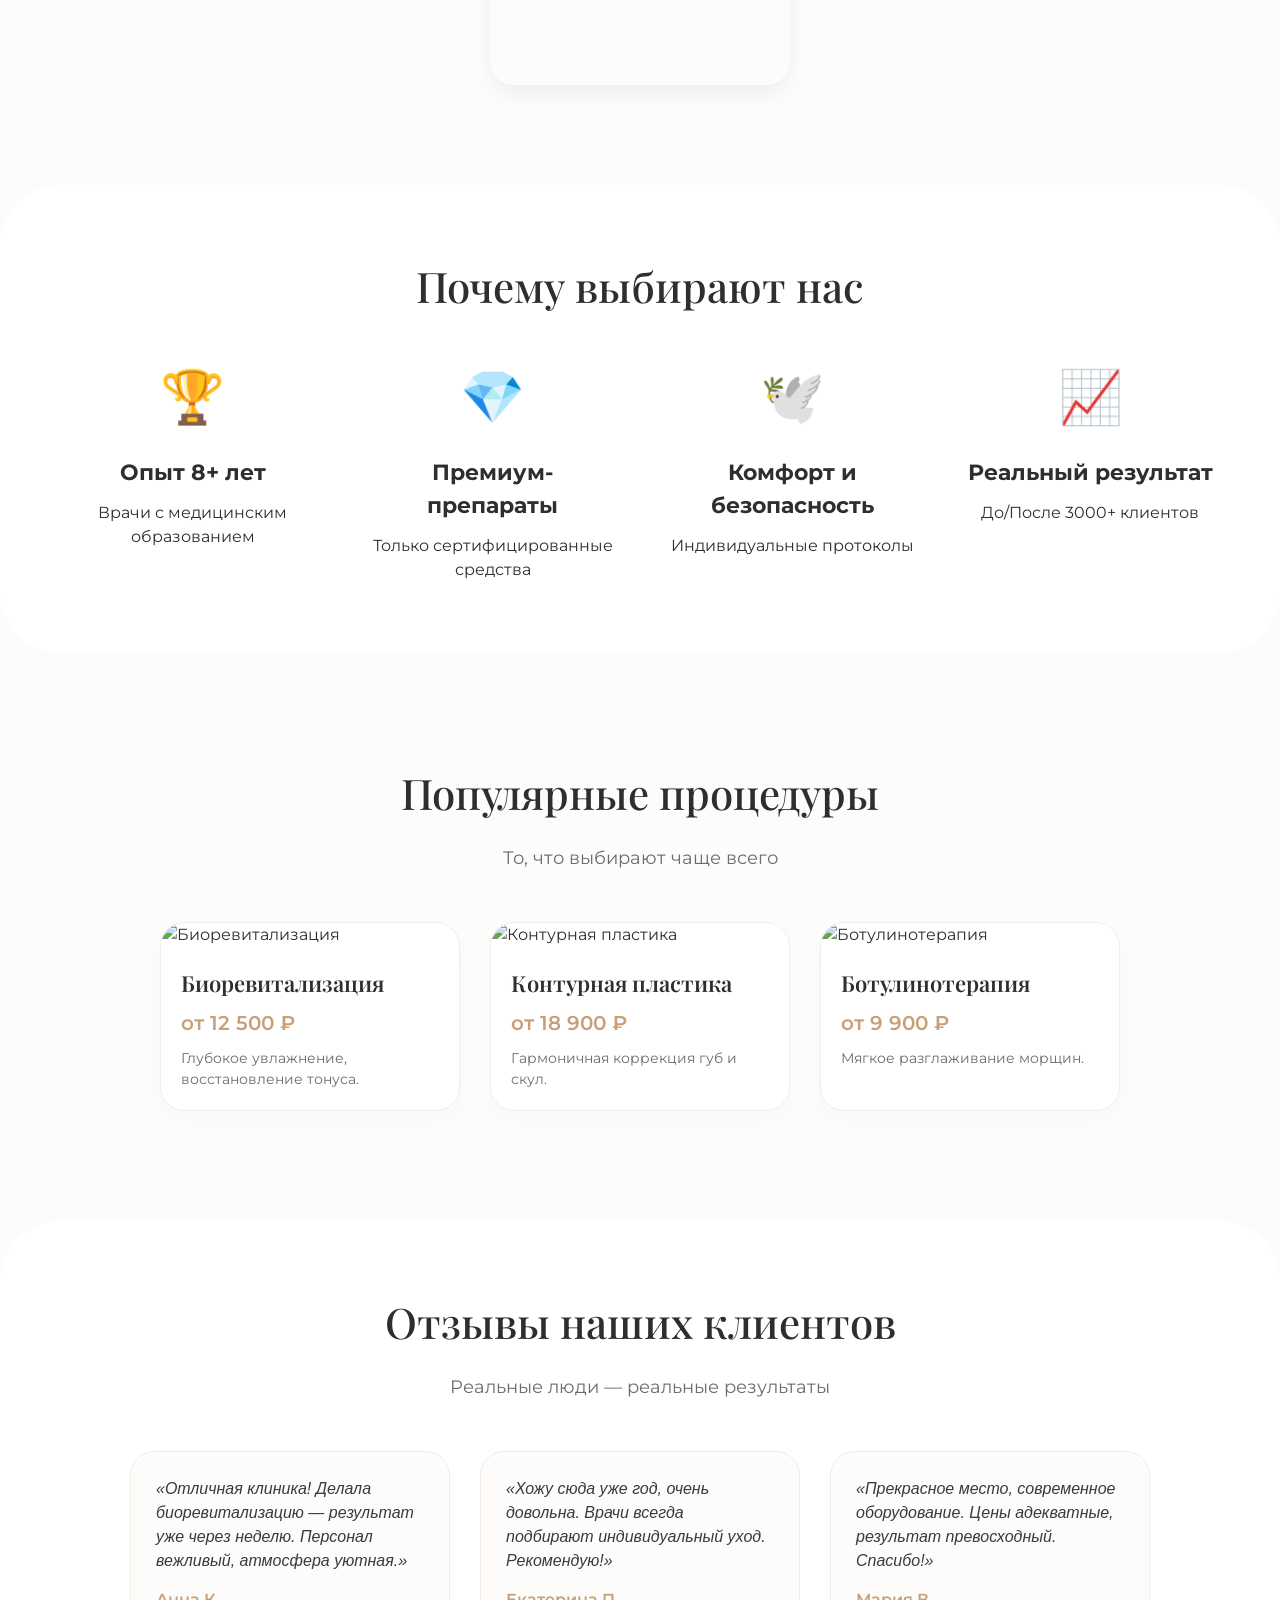
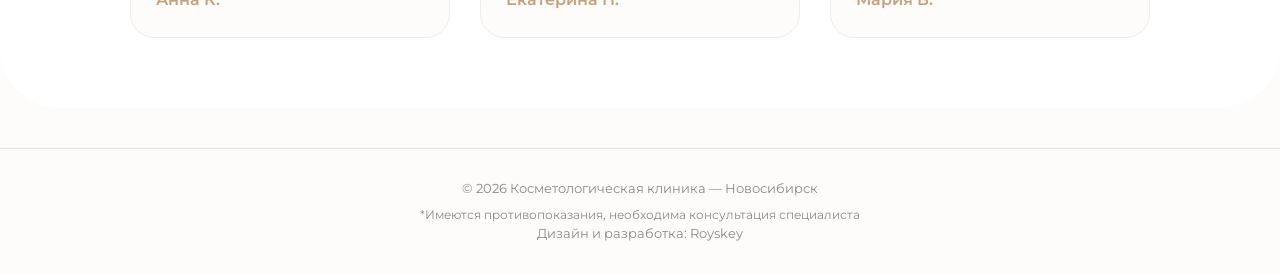
==== commit 454b5d3b: "Add files via upload" ====
--- a/index.html
+++ b/index.html
@@ -161,15 +161,32 @@
             flex: 1;
             text-align: center;
         }
+        /* единое правило для картинки героя */
         .hero-image img {
-    width: 300px;
-    height: 250px;
-    object-fit: cover;
-    border-radius: 30px;
-    box-shadow: 0 20px 35px rgba(0,0,0,0.05);
-}
-        
-        /* МИССИЯ И СЛОГАН */
+            width: 300px;
+            height: 250px;
+            object-fit: cover;
+            border-radius: 30px;
+            box-shadow: 0 20px 35px rgba(0,0,0,0.05);
+        }
+        /* МИССИЯ, ЦЕННОСТИ, ОТЗЫВЫ — центрирование через CSS */
+        .mission,
+        .values,
+        .reviews {
+            width: 100%;
+            display: flex;
+            flex-direction: column;
+            align-items: center;
+        }
+        .mission .container,
+        .values .container,
+        .reviews .container {
+            width: 100%;
+            max-width: 1300px;
+            margin: 0 auto;
+            padding: 0 20px;
+            box-sizing: border-box;
+        }
         .mission {
             text-align: center;
             padding: 80px 0 60px;
@@ -196,7 +213,7 @@
             color: #C7A07A;
             margin-top: 20px;
         }
-        /* ГАЛЕРЕЯ ПОМЕЩЕНИЙ (симметрично, 6 фото) */
+        /* ГАЛЕРЕЯ */
         .gallery {
             padding: 60px 0;
         }
@@ -221,6 +238,7 @@
         }
         .gallery-item {
             width: 300px;
+            height: 250px;
             border-radius: 24px;
             overflow: hidden;
             box-shadow: 0 10px 20px rgba(0,0,0,0.05);
@@ -231,7 +249,7 @@
         }
         .gallery-item img {
             width: 100%;
-            height: 250px;
+            height: 100%;
             object-fit: cover;
             display: block;
         }
@@ -248,10 +266,12 @@
             justify-content: center;
             gap: 50px;
             margin-top: 40px;
+            width: 100%;
         }
         .value-card {
             text-align: center;
             max-width: 250px;
+            margin: 0;
         }
         .value-icon {
             font-size: 52px;
@@ -261,7 +281,7 @@
             font-size: 22px;
             margin-bottom: 12px;
         }
-        /* ПОПУЛЯРНЫЕ УСЛУГИ (3 карточки) */
+        /* ПОПУЛЯРНЫЕ УСЛУГИ */
         .services {
             padding: 70px 0;
         }
@@ -324,8 +344,9 @@
         .reviews-grid {
             display: flex;
             flex-wrap: wrap;
+            justify-content: center;
             gap: 30px;
-            justify-content: center;
+            width: 100%;
         }
         .review-card {
             background: #FDFCFA;
@@ -333,6 +354,7 @@
             padding: 25px;
             width: 320px;
             border: 1px solid #F0EDE8;
+            margin: 0;
         }
         .review-text {
             font-size: 16px;
@@ -351,6 +373,7 @@
             font-size: 13px;
             color: #8A8A8A;
         }
+        /* АДАПТИВ */
         @media (max-width: 800px) {
             .hero {
                 flex-direction: column;
@@ -366,124 +389,42 @@
             .section-title {
                 font-size: 32px;
             }
-            .gallery-item {
-                width: 100%;
-                max-width: 340px;
-            }
-            .service-card {
-                width: 100%;
-                max-width: 340px;
-            }
+            .gallery-item,
+            .service-card,
             .review-card {
                 width: 100%;
                 max-width: 340px;
             }
-        }
-        /* === ФИКС ТОЛЬКО ДЛЯ МИССИИ, ЦЕННОСТЕЙ И ОТЗЫВОВ === */
-.mission,
-.values,
-.reviews {
-    width: 100%;
-    display: flex;
-    flex-direction: column;
-    align-items: center;
-}
-.mission .container,
-.values .container,
-.reviews .container {
-    width: 100%;
-    max-width: 1300px;
-    margin: 0 auto;
-    padding: 0 20px;
-    box-sizing: border-box;
-}
-/* Центрируем сетки внутри этих блоков */
-.values-grid,
-.reviews-grid {
-    display: flex;
-    flex-wrap: wrap;
-    justify-content: center;
-    gap: 50px;
-    width: 100%;
-}
-/* Тексты внутри миссии — по центру */
-.mission h2,
-.mission p,
-.mission .slogan {
-    text-align: center;
-    width: 100%;
-}
-/* Карточки ценностей и отзывов — без смещений */
-.value-card,
-.review-card {
-    margin: 0;
-}
-
-        /* === ГЛОБАЛЬНАЯ АНИМАЦИЯ ПОЯВЛЕНИЯ === */
-/* Исходное состояние — прозрачность и небольшое смещение */
-.hero,
-.mission,
-.gallery,
-.values,
-.services,
-.reviews,
-.footer {
-    opacity: 0;
-    transform: translateY(30px);
-    animation: fadeInUp 0.8s ease forwards;
-}
-
-/* Задержки для последовательного появления (каждый следующий блок чуть позже) */
-.hero { animation-delay: 0.1s; }
-.mission { animation-delay: 0.2s; }
-.gallery { animation-delay: 0.3s; }
-.values { animation-delay: 0.4s; }
-.services { animation-delay: 0.5s; }
-.reviews { animation-delay: 0.6s; }
-.footer { animation-delay: 0.7s; }
-
-@keyframes fadeInUp {
-    to {
-        opacity: 1;
-        transform: translateY(0);
-    }
-}
-    
-    /* Выравнивание всех изображений в герое и галерее */
-.hero-image img,
-.gallery-item img {
-    width: 100%;
-    height: 100%;
-    object-fit: cover;
-}
-
-/* Фиксированная высота для героя (чтобы картинка не растягивалась) */
-.hero-image {
-    max-width: 500px;
-    margin: 0 auto;
-}
-.hero-image img {
-    aspect-ratio: 4 / 3; /* или 1/1 для квадрата, или 16/9 — подберите под свой макет */
-    object-position: center;
-}
-
-/* Для галереи — единая высота */
-.gallery-item {
-    width: 300px;
-    height: 250px;
-}
-.gallery-item img {
-    width: 100%;
-    height: 100%;
-    object-fit: cover;
-}
-
-        /* Принудительный размер для картинки в hero-image */
-.hero-image img {
-    width: 300px;
-    height: 250px;
-    object-fit: cover; /* обрежет лишнее, сохранив важную часть */
-}
+            .gallery-item {
+                height: auto;
+            }
+        }
+        /* ГЛОБАЛЬНАЯ АНИМАЦИЯ ПОЯВЛЕНИЯ */
+        .hero,
+        .mission,
+        .gallery,
+        .values,
+        .services,
+        .reviews,
+        .footer {
+            opacity: 0;
+            transform: translateY(30px);
+            animation: fadeInUp 0.8s ease forwards;
+        }
+        .hero { animation-delay: 0.1s; }
+        .mission { animation-delay: 0.2s; }
+        .gallery { animation-delay: 0.3s; }
+        .values { animation-delay: 0.4s; }
+        .services { animation-delay: 0.5s; }
+        .reviews { animation-delay: 0.6s; }
+        .footer { animation-delay: 0.7s; }
+
+        @keyframes fadeInUp {
+            to {
+                opacity: 1;
+                transform: translateY(0);
+            }
+        }
     </style>
 </head>
 <body>
@@ -517,15 +458,15 @@
     </div>
 
     <!-- МИССИЯ -->
-    <div class="mission" style="width: 100%; display: flex; justify-content: center;">
-    <div class="container" style="max-width: 1300px; width: 100%; margin: 0 auto; padding: 0 20px; text-align: center;">
-        <h2>Наша миссия</h2>
-        <p>Дарить уверенность через естественную красоту. Мы используем только проверенные методики и премиальные препараты, чтобы подчеркнуть вашу индивидуальность.</p>
-        <div class="slogan">«Ваша кожа заслуживает лучшего»</div>
-    </div>
-</div>
-
-    <!-- ГАЛЕРЕЯ ИНТЕРЬЕРОВ (6 фото, только помещения клиники) -->
+    <div class="mission">
+        <div class="container">
+            <h2>Наша миссия</h2>
+            <p>Дарить уверенность через естественную красоту. Мы используем только проверенные методики и премиальные препараты, чтобы подчеркнуть вашу индивидуальность.</p>
+            <div class="slogan">«Ваша кожа заслуживает лучшего»</div>
+        </div>
+    </div>
+
+    <!-- ГАЛЕРЕЯ ИНТЕРЬЕРОВ -->
     <div class="gallery container">
         <h2 class="section-title">Интерьер клиники</h2>
         <div class="section-sub">Пространство для вашего комфорта и красоты</div>
@@ -538,17 +479,17 @@
     </div>
 
     <!-- ЦЕННОСТИ -->
-    <div class="values" style="width: 100%; display: flex; justify-content: center; background: #FFFFFF; border-radius: 60px; margin: 40px 0; padding: 70px 0;">
-    <div class="container" style="max-width: 1300px; width: 100%; margin: 0 auto; padding: 0 20px;">
-        <h2 class="section-title" style="text-align: center;">Почему выбирают нас</h2>
-        <div class="values-grid" style="display: flex; flex-wrap: wrap; justify-content: center; gap: 50px; margin-top: 40px;">
-            <div class="value-card" style="text-align: center; max-width: 250px;"><div class="value-icon">🏆</div><h4>Опыт 8+ лет</h4><p>Врачи с медицинским образованием</p></div>
-            <div class="value-card" style="text-align: center; max-width: 250px;"><div class="value-icon">💎</div><h4>Премиум-препараты</h4><p>Только сертифицированные средства</p></div>
-            <div class="value-card" style="text-align: center; max-width: 250px;"><div class="value-icon">🕊️</div><h4>Комфорт и безопасность</h4><p>Индивидуальные протоколы</p></div>
-            <div class="value-card" style="text-align: center; max-width: 250px;"><div class="value-icon">📈</div><h4>Реальный результат</h4><p>До/После 3000+ клиентов</p></div>
-        </div>
-    </div>
-</div>
+    <div class="values">
+        <div class="container">
+            <h2 class="section-title">Почему выбирают нас</h2>
+            <div class="values-grid">
+                <div class="value-card"><div class="value-icon">🏆</div><h4>Опыт 8+ лет</h4><p>Врачи с медицинским образованием</p></div>
+                <div class="value-card"><div class="value-icon">💎</div><h4>Премиум-препараты</h4><p>Только сертифицированные средства</p></div>
+                <div class="value-card"><div class="value-icon">🕊️</div><h4>Комфорт и безопасность</h4><p>Индивидуальные протоколы</p></div>
+                <div class="value-card"><div class="value-icon">📈</div><h4>Реальный результат</h4><p>До/После 3000+ клиентов</p></div>
+            </div>
+        </div>
+    </div>
 
     <!-- ПОПУЛЯРНЫЕ УСЛУГИ -->
     <div class="services container">
@@ -583,26 +524,26 @@
     </div>
 
     <!-- ОТЗЫВЫ -->
-    <div class="reviews" style="width: 100%; display: flex; justify-content: center; background: #FFFFFF; border-radius: 60px; margin: 40px 0; padding: 70px 0;">
-    <div class="container" style="max-width: 1300px; width: 100%; margin: 0 auto; padding: 0 20px;">
-        <h2 class="section-title" style="text-align: center;">Отзывы наших клиентов</h2>
-        <div class="section-sub" style="text-align: center; margin-bottom: 50px;">Реальные люди — реальные результаты</div>
-        <div class="reviews-grid" style="display: flex; flex-wrap: wrap; justify-content: center; gap: 30px;">
-            <div class="review-card" style="background: #FDFCFA; border-radius: 24px; padding: 25px; width: 320px; border: 1px solid #F0EDE8;">
-                <div class="review-text">«Отличная клиника! Делала биоревитализацию — результат уже через неделю. Персонал вежливый, атмосфера уютная.»</div>
-                <div class="review-author" style="font-weight: 600; color: #C7A07A;">Анна К.</div>
+    <div class="reviews">
+        <div class="container">
+            <h2 class="section-title">Отзывы наших клиентов</h2>
+            <div class="section-sub">Реальные люди — реальные результаты</div>
+            <div class="reviews-grid">
+                <div class="review-card">
+                    <div class="review-text">«Отличная клиника! Делала биоревитализацию — результат уже через неделю. Персонал вежливый, атмосфера уютная.»</div>
+                    <div class="review-author">Анна К.</div>
+                </div>
+                <div class="review-card">
+                    <div class="review-text">«Хожу сюда уже год, очень довольна. Врачи всегда подбирают индивидуальный уход. Рекомендую!»</div>
+                    <div class="review-author">Екатерина П.</div>
+                </div>
+                <div class="review-card">
+                    <div class="review-text">«Прекрасное место, современное оборудование. Цены адекватные, результат превосходный. Спасибо!»</div>
+                    <div class="review-author">Мария В.</div>
+                </div>
             </div>
-            <div class="review-card" style="background: #FDFCFA; border-radius: 24px; padding: 25px; width: 320px; border: 1px solid #F0EDE8;">
-                <div class="review-text">«Хожу сюда уже год, очень довольна. Врачи всегда подбирают индивидуальный уход. Рекомендую!»</div>
-                <div class="review-author" style="font-weight: 600; color: #C7A07A;">Екатерина П.</div>
-            </div>
-            <div class="review-card" style="background: #FDFCFA; border-radius: 24px; padding: 25px; width: 320px; border: 1px solid #F0EDE8;">
-                <div class="review-text">«Прекрасное место, современное оборудование. Цены адекватные, результат превосходный. Спасибо!»</div>
-                <div class="review-author" style="font-weight: 600; color: #C7A07A;">Мария В.</div>
-            </div>
-        </div>
-    </div>
-</div>
+        </div>
+    </div>
 </main>
 
 <div class="footer container">
@@ -645,6 +586,8 @@
         });
     });
 </script>
+
+<!-- Водяной знак "Дизайн и разработка: Royskey" (фиксированный, прозрачный) -->
 <div style="position: fixed; bottom: 20px; right: 20px; font-size: 22px; font-weight: 500; color: rgba(0,0,0,0.15); background: transparent; padding: 10px; z-index: 1000; font-family: 'Montserrat', sans-serif; letter-spacing: 1px;">
     Дизайн и разработка: Royskey
 </div>
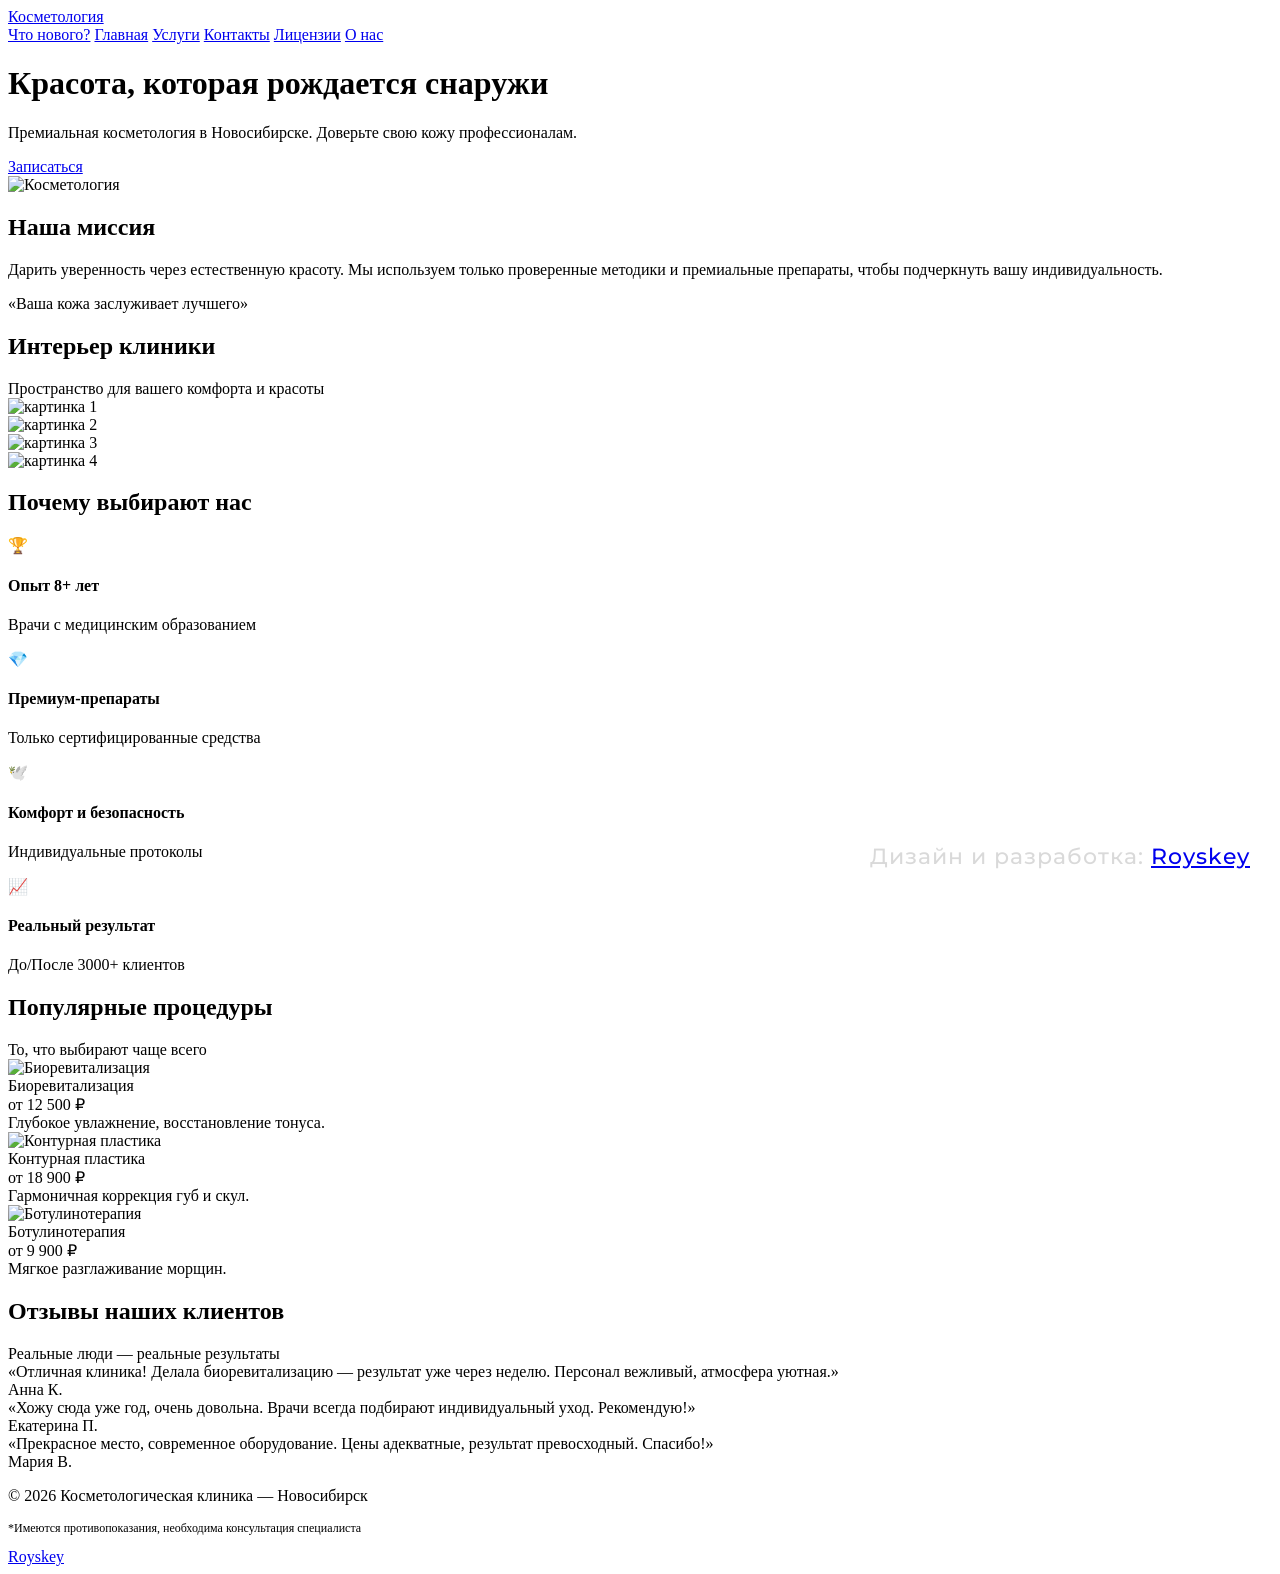
==== commit ad2c4b9a: "Add files via upload" ====
--- a/index.html
+++ b/index.html
@@ -1,595 +1,168 @@
 <!DOCTYPE html>
 <html lang="ru">
+
 <head>
     <meta charset="UTF-8">
     <meta name="viewport" content="width=device-width, initial-scale=1.0, user-scalable=yes">
     <title>Косметологическая клиника | Главная</title>
+    <!-- Подключаем общий CSS -->
+    <link rel="stylesheet" href="css/style.css">
+    <!-- Шрифты -->
     <link href="https://fonts.googleapis.com/css2?family=Montserrat:wght@300;400;500;600;700&family=Playfair+Display:wght@400;500;600;700&display=swap" rel="stylesheet">
-    <style>
-        * {
-            margin: 0;
-            padding: 0;
-            box-sizing: border-box;
-        }
-        body {
-            background-color: #FDFCFA;
-            font-family: 'Montserrat', sans-serif;
-            color: #2E2E2E;
-            line-height: 1.5;
-            scroll-behavior: smooth;
-        }
-        .container {
-            max-width: 1300px;
-            margin: 0 auto;
-            padding: 0 20px;
-        }
-        /* ===== ШАПКА ===== */
-        .header {
-            background: rgba(253,252,250,0.96);
-            backdrop-filter: blur(8px);
-            position: sticky;
-            top: 0;
-            z-index: 100;
-            border-bottom: 1px solid #EEE9E3;
-            padding: 18px 0;
-        }
-        .header .container {
-            display: flex;
-            justify-content: space-between;
-            align-items: center;
-            flex-wrap: wrap;
-        }
-        .logo {
-            font-family: 'Playfair Display', serif;
-            font-size: 28px;
-            font-weight: 600;
-            letter-spacing: 1px;
-            color: #2E2E2E;
-            text-decoration: none;
-        }
-        .logo span {
-            color: #C7A07A;
-        }
-        .nav {
-            display: flex;
-            gap: 32px;
-            align-items: center;
-        }
-        .nav a {
-            text-decoration: none;
-            font-weight: 500;
-            color: #2E2E2E;
-            transition: color 0.2s;
-            font-size: 16px;
-        }
-        .nav a:hover {
-            color: #C7A07A;
-        }
-        .burger {
-            display: none;
-            flex-direction: column;
-            cursor: pointer;
-            gap: 5px;
-        }
-        .burger span {
-            width: 25px;
-            height: 2px;
-            background-color: #2E2E2E;
-            transition: 0.3s;
-        }
-        @media (max-width: 768px) {
-            .nav {
-                position: fixed;
-                top: 70px;
-                left: -100%;
-                width: 100%;
-                height: calc(100vh - 70px);
-                background: #FDFCFA;
-                flex-direction: column;
-                justify-content: center;
-                gap: 40px;
-                transition: 0.3s;
-                backdrop-filter: blur(10px);
-                z-index: 99;
-            }
-            .nav.active {
-                left: 0;
-            }
-            .burger {
-                display: flex;
-            }
-            .burger.active span:nth-child(1) {
-                transform: rotate(45deg) translate(5px, 5px);
-            }
-            .burger.active span:nth-child(2) {
-                opacity: 0;
-            }
-            .burger.active span:nth-child(3) {
-                transform: rotate(-45deg) translate(5px, -5px);
-            }
-        }
-        /* ГЕРОЙ */
-        .hero {
-            display: flex;
-            align-items: center;
-            justify-content: space-between;
-            flex-wrap: wrap;
-            gap: 50px;
-            padding: 70px 0 50px;
-        }
-        .hero-content {
-            flex: 1;
-            text-align: left;
-        }
-        .hero-title {
-            font-family: 'Playfair Display', serif;
-            font-size: clamp(38px, 6vw, 62px);
-            font-weight: 600;
-            line-height: 1.1;
-            margin-bottom: 25px;
-            color: #1A1A1A;
-        }
-        .hero-title .accent {
-            color: #C7A07A;
-        }
-        .hero-subtitle {
-            font-size: 18px;
-            font-weight: 400;
-            margin-bottom: 35px;
-            max-width: 500px;
-            color: #5A5A5A;
-        }
-        .btn-telegram {
-            display: inline-flex;
-            align-items: center;
-            gap: 12px;
-            background: #C7A07A;
-            color: white;
-            padding: 14px 32px;
-            border-radius: 50px;
-            text-decoration: none;
-            font-weight: 600;
-            font-size: 18px;
-            transition: all 0.3s;
-            box-shadow: 0 4px 12px rgba(199,160,122,0.2);
-        }
-        .btn-telegram:hover {
-            background: #B0855E;
-            transform: translateY(-2px);
-        }
-        .hero-image {
-            flex: 1;
-            text-align: center;
-        }
-        /* единое правило для картинки героя */
-        .hero-image img {
-            width: 300px;
-            height: 250px;
-            object-fit: cover;
-            border-radius: 30px;
-            box-shadow: 0 20px 35px rgba(0,0,0,0.05);
-        }
-        /* МИССИЯ, ЦЕННОСТИ, ОТЗЫВЫ — центрирование через CSS */
-        .mission,
-        .values,
-        .reviews {
-            width: 100%;
-            display: flex;
-            flex-direction: column;
-            align-items: center;
-        }
-        .mission .container,
-        .values .container,
-        .reviews .container {
-            width: 100%;
-            max-width: 1300px;
-            margin: 0 auto;
-            padding: 0 20px;
-            box-sizing: border-box;
-        }
-        .mission {
-            text-align: center;
-            padding: 80px 0 60px;
-            background: #FFFFFF;
-            border-radius: 60px;
-            margin: 30px 0;
-        }
-        .mission h2 {
-            font-family: 'Playfair Display', serif;
-            font-size: 42px;
-            font-weight: 500;
-            margin-bottom: 25px;
-        }
-        .mission p {
-            max-width: 800px;
-            margin: 0 auto 20px;
-            font-size: 18px;
-            color: #4A4A4A;
-            line-height: 1.6;
-        }
-        .slogan {
-            font-size: 24px;
-            font-style: italic;
-            color: #C7A07A;
-            margin-top: 20px;
-        }
-        /* ГАЛЕРЕЯ */
-        .gallery {
-            padding: 60px 0;
-        }
-        .section-title {
-            font-family: 'Playfair Display', serif;
-            font-size: 42px;
-            font-weight: 500;
-            text-align: center;
-            margin-bottom: 20px;
-        }
-        .section-sub {
-            text-align: center;
-            color: #6C6C6C;
-            margin-bottom: 50px;
-            font-size: 18px;
-        }
-        .gallery-grid {
-            display: flex;
-            flex-wrap: wrap;
-            gap: 30px;
-            justify-content: center;
-        }
-        .gallery-item {
-            width: 300px;
-            height: 250px;
-            border-radius: 24px;
-            overflow: hidden;
-            box-shadow: 0 10px 20px rgba(0,0,0,0.05);
-            transition: transform 0.3s;
-        }
-        .gallery-item:hover {
-            transform: translateY(-5px);
-        }
-        .gallery-item img {
-            width: 100%;
-            height: 100%;
-            object-fit: cover;
-            display: block;
-        }
-        /* ЦЕННОСТИ */
-        .values {
-            background: #FFFFFF;
-            padding: 70px 0;
-            border-radius: 60px;
-            margin: 40px 0;
-        }
-        .values-grid {
-            display: flex;
-            flex-wrap: wrap;
-            justify-content: center;
-            gap: 50px;
-            margin-top: 40px;
-            width: 100%;
-        }
-        .value-card {
-            text-align: center;
-            max-width: 250px;
-            margin: 0;
-        }
-        .value-icon {
-            font-size: 52px;
-            margin-bottom: 20px;
-        }
-        .value-card h4 {
-            font-size: 22px;
-            margin-bottom: 12px;
-        }
-        /* ПОПУЛЯРНЫЕ УСЛУГИ */
-        .services {
-            padding: 70px 0;
-        }
-        .services-grid {
-            display: flex;
-            flex-wrap: wrap;
-            gap: 30px;
-            justify-content: center;
-        }
-        .service-card {
-            background: #FFFFFF;
-            border-radius: 24px;
-            width: 300px;
-            overflow: hidden;
-            box-shadow: 0 8px 20px rgba(0,0,0,0.02);
-            border: 1px solid #F0EDE8;
-            opacity: 0;
-            transform: translateY(30px);
-            transition: opacity 0.7s ease, transform 0.7s ease;
-        }
-        .service-card.visible {
-            opacity: 1;
-            transform: translateY(0);
-        }
-        .service-card:hover {
-            transform: translateY(-6px);
-            box-shadow: 0 20px 30px rgba(0,0,0,0.05);
-        }
-        .service-img {
-            width: 100%;
-            height: 200px;
-            object-fit: cover;
-        }
-        .service-info {
-            padding: 20px;
-        }
-        .service-name {
-            font-family: 'Playfair Display', serif;
-            font-size: 22px;
-            font-weight: 600;
-            margin-bottom: 8px;
-        }
-        .service-price {
-            color: #C7A07A;
-            font-size: 20px;
-            font-weight: 600;
-            margin-bottom: 10px;
-        }
-        .service-desc {
-            font-size: 14px;
-            color: #6C6C6C;
-        }
-        /* ОТЗЫВЫ */
-        .reviews {
-            background: #FFFFFF;
-            padding: 70px 0;
-            border-radius: 60px;
-            margin: 40px 0;
-        }
-        .reviews-grid {
-            display: flex;
-            flex-wrap: wrap;
-            justify-content: center;
-            gap: 30px;
-            width: 100%;
-        }
-        .review-card {
-            background: #FDFCFA;
-            border-radius: 24px;
-            padding: 25px;
-            width: 320px;
-            border: 1px solid #F0EDE8;
-            margin: 0;
-        }
-        .review-text {
-            font-size: 16px;
-            font-style: italic;
-            margin-bottom: 15px;
-            color: #3A3A3A;
-        }
-        .review-author {
-            font-weight: 600;
-            color: #C7A07A;
-        }
-        .footer {
-            text-align: center;
-            padding: 30px 0;
-            border-top: 1px solid #E9E4DD;
-            font-size: 13px;
-            color: #8A8A8A;
-        }
-        /* АДАПТИВ */
-        @media (max-width: 800px) {
-            .hero {
-                flex-direction: column;
-                text-align: center;
-            }
-            .hero-content {
-                text-align: center;
-            }
-            .hero-subtitle {
-                margin-left: auto;
-                margin-right: auto;
-            }
-            .section-title {
-                font-size: 32px;
-            }
-            .gallery-item,
-            .service-card,
-            .review-card {
-                width: 100%;
-                max-width: 340px;
-            }
-            .gallery-item {
-                height: auto;
-            }
-        }
-        /* ГЛОБАЛЬНАЯ АНИМАЦИЯ ПОЯВЛЕНИЯ */
-        .hero,
-        .mission,
-        .gallery,
-        .values,
-        .services,
-        .reviews,
-        .footer {
-            opacity: 0;
-            transform: translateY(30px);
-            animation: fadeInUp 0.8s ease forwards;
-        }
-        .hero { animation-delay: 0.1s; }
-        .mission { animation-delay: 0.2s; }
-        .gallery { animation-delay: 0.3s; }
-        .values { animation-delay: 0.4s; }
-        .services { animation-delay: 0.5s; }
-        .reviews { animation-delay: 0.6s; }
-        .footer { animation-delay: 0.7s; }
+</head>
 
-        @keyframes fadeInUp {
-            to {
-                opacity: 1;
-                transform: translateY(0);
-            }
-        }
-    </style>
-</head>
 <body>
 
-<div class="header">
-    <div class="container">
-        <a href="index.html" class="logo">Космето<span>логия</span></a>
-        <div class="burger" id="burgerBtn">
-            <span></span><span></span><span></span>
-        </div>
-        <div class="nav" id="navMenu">
-            <a href="index.html">Главная</a>
-            <a href="services.html">Услуги</a>
-            <a href="contacts.html">Контакты</a>
-            <a href="address.html">Адрес</a>
-        </div>
-    </div>
-</div>
-
-<main>
-    <!-- ГЕРОЙ -->
-    <div class="hero container">
-        <div class="hero-content">
-            <h1 class="hero-title">Красота, которая рождается <span class="accent"> снаружи</span></h1>
-            <p class="hero-subtitle">Премиальная косметология в Новосибирске. Доверьте свою кожу профессионалам.</p>
-            <a href="https://t.me/ваш_логин" target="_blank" class="btn-telegram">✈️ Записаться в Telegram</a>
-        </div>
-        <div class="hero-image">
-            <img src="https://www.apriori-dz.ru/images/weare4.jpg" alt="Косметология">
-        </div>
-    </div>
-
-    <!-- МИССИЯ -->
-    <div class="mission">
+    <!-- ШАПКА -->
+    <div class="header">
         <div class="container">
-            <h2>Наша миссия</h2>
-            <p>Дарить уверенность через естественную красоту. Мы используем только проверенные методики и премиальные препараты, чтобы подчеркнуть вашу индивидуальность.</p>
-            <div class="slogan">«Ваша кожа заслуживает лучшего»</div>
-        </div>
-    </div>
-
-    <!-- ГАЛЕРЕЯ ИНТЕРЬЕРОВ -->
-    <div class="gallery container">
-        <h2 class="section-title">Интерьер клиники</h2>
-        <div class="section-sub">Пространство для вашего комфорта и красоты</div>
-        <div class="gallery-grid">
-            <div class="gallery-item"><img src="https://img.freepik.com/premium-photo/light-modern-interior-sterile-cosmetology-room_120960-3153.jpg?semt=ais_hybrid&w=740" alt="Светлый кабинет"></div>
-            <div class="gallery-item"><img src="https://avatars.mds.yandex.net/i?id=d7ce32a6d81b043aa7e36e74585ae567d3a8fb6b-4961046-images-thumbs&n=13" alt="Зона ожидания"></div>
-            <div class="gallery-item"><img src="https://media.istockphoto.com/id/1469903890/ru/%D1%84%D0%BE%D1%82%D0%BE/%D1%8F%D1%80%D0%BA%D0%B8%D0%B9-%D0%BF%D1%83%D1%81%D1%82%D0%BE%D0%B9-%D0%BA%D0%BE%D1%81%D0%BC%D0%B5%D1%82%D0%BE%D0%BB%D0%BE%D0%B3%D0%B8%D1%87%D0%B5%D1%81%D0%BA%D0%B8%D0%B9-%D0%BA%D0%B0%D0%B1%D0%B8%D0%BD%D0%B5%D1%82-%D0%B2-%D1%81%D0%BE%D0%B2%D1%80%D0%B5%D0%BC%D0%B5%D0%BD%D0%BD%D0%BE%D0%B9-%D0%BA%D0%BB%D0%B8%D0%BD%D0%B8%D0%BA%D0%B5-%D0%BA%D1%80%D0%B0%D1%81%D0%BE%D1%82%D1%8B.jpg?s=612x612&w=0&k=20&c=hgzNFGKGx5JvBQ9UQt8WGjhNtHAYSpVDOPEuMSsLZ6E=" alt="Процедурная"></div>
-            <div class="gallery-item"><img src="https://www.pioner.ru/mebel/1112/05_resepshn_kliniki_kosmetologii_a207.jpg" alt="Ресепшн"></div>
-        </div>
-    </div>
-
-    <!-- ЦЕННОСТИ -->
-    <div class="values">
-        <div class="container">
-            <h2 class="section-title">Почему выбирают нас</h2>
-            <div class="values-grid">
-                <div class="value-card"><div class="value-icon">🏆</div><h4>Опыт 8+ лет</h4><p>Врачи с медицинским образованием</p></div>
-                <div class="value-card"><div class="value-icon">💎</div><h4>Премиум-препараты</h4><p>Только сертифицированные средства</p></div>
-                <div class="value-card"><div class="value-icon">🕊️</div><h4>Комфорт и безопасность</h4><p>Индивидуальные протоколы</p></div>
-                <div class="value-card"><div class="value-icon">📈</div><h4>Реальный результат</h4><p>До/После 3000+ клиентов</p></div>
+            <a href="index.html" class="logo">Косметология</a>
+            <div class="burger" id="burgerBtn">
+                <span></span><span></span><span></span>
+            </div>
+            <div class="nav" id="navMenu">
+                <a href="changelog.html">Что нового?</a>
+                <a href="index.html">Главная</a>
+                <a href="services.html">Услуги</a>
+                <a href="contacts.html">Контакты</a>
+                <a href="licenses.html">Лицензии</a>
+                <a href="about.html">О нас</a>
             </div>
         </div>
     </div>
 
-    <!-- ПОПУЛЯРНЫЕ УСЛУГИ -->
-    <div class="services container">
-        <h2 class="section-title">Популярные процедуры</h2>
-        <div class="section-sub">То, что выбирают чаще всего</div>
-        <div class="services-grid">
-            <div class="service-card" data-animate>
-                <img class="service-img" src="https://images.pexels.com/photos/4041392/pexels-photo-4041392.jpeg?auto=compress&cs=tinysrgb&w=600" alt="Биоревитализация">
-                <div class="service-info">
-                    <div class="service-name">Биоревитализация</div>
-                    <div class="service-price">от 12 500 ₽</div>
-                    <div class="service-desc">Глубокое увлажнение, восстановление тонуса.</div>
-                </div>
+    <main>
+        <!-- ГЕРОЙ -->
+        <div class="hero container">
+            <div class="hero-content">
+                <h1 class="hero-title">Красота, которая рождается <span class="accent">снаружи</span></h1>
+                <p class="hero-subtitle">Премиальная косметология в Новосибирске. Доверьте свою кожу профессионалам.</p>
+                <a href="https://qform.link/form_lg3PTG2sOn8Eja3z7MszmAYFWfT8ktxI?utm_medium=qlink&utm_content=qform" target="_blank" class="btn-telegram">Записаться</a>
             </div>
-            <div class="service-card" data-animate>
-                <img class="service-img" src="https://images.pexels.com/photos/3997968/pexels-photo-3997968.jpeg?auto=compress&cs=tinysrgb&w=600" alt="Контурная пластика">
-                <div class="service-info">
-                    <div class="service-name">Контурная пластика</div>
-                    <div class="service-price">от 18 900 ₽</div>
-                    <div class="service-desc">Гармоничная коррекция губ и скул.</div>
-                </div>
+            <div class="hero-image">
+                <img src="https://www.apriori-dz.ru/images/weare4.jpg" alt="Косметология">
             </div>
-            <div class="service-card" data-animate>
-                <img class="service-img" src="https://images.pexels.com/photos/3825535/pexels-photo-3825535.jpeg?auto=compress&cs=tinysrgb&w=600" alt="Ботулинотерапия">
-                <div class="service-info">
-                    <div class="service-name">Ботулинотерапия</div>
-                    <div class="service-price">от 9 900 ₽</div>
-                    <div class="service-desc">Мягкое разглаживание морщин.</div>
+        </div>
+
+        <!-- МИССИЯ -->
+        <div class="mission">
+            <div class="container">
+                <h2>Наша миссия</h2>
+                <p>Дарить уверенность через естественную красоту. Мы используем только проверенные методики и премиальные препараты, чтобы подчеркнуть вашу индивидуальность.</p>
+                <div class="slogan">«Ваша кожа заслуживает лучшего»</div>
+            </div>
+        </div>
+
+        <!-- ГАЛЕРЕЯ ИНТЕРЬЕРОВ -->
+        <div class="gallery container">
+            <h2 class="section-title">Интерьер клиники</h2>
+            <div class="section-sub">Пространство для вашего комфорта и красоты</div>
+            <div class="gallery-grid">
+                <div class="gallery-item"><img src="img/1.jpg" alt="картинка 1"></div>
+                <div class="gallery-item"><img src="img/2.jpg" alt="картинка 2"></div>
+                <div class="gallery-item"><img src="img/3.jpg" alt="картинка 3"></div>
+                <div class="gallery-item"><img src="img/4.jpg" alt="картинка 4"></div>
+            </div>
+        </div>
+
+        <!-- ЦЕННОСТИ -->
+        <div class="values">
+            <div class="container">
+                <h2 class="section-title">Почему выбирают нас</h2>
+                <div class="values-grid">
+                    <div class="value-card">
+                        <div class="value-icon">🏆</div>
+                        <h4>Опыт 8+ лет</h4>
+                        <p>Врачи с медицинским образованием</p>
+                    </div>
+                    <div class="value-card">
+                        <div class="value-icon">💎</div>
+                        <h4>Премиум-препараты</h4>
+                        <p>Только сертифицированные средства</p>
+                    </div>
+                    <div class="value-card">
+                        <div class="value-icon">🕊️</div>
+                        <h4>Комфорт и безопасность</h4>
+                        <p>Индивидуальные протоколы</p>
+                    </div>
+                    <div class="value-card">
+                        <div class="value-icon">📈</div>
+                        <h4>Реальный результат</h4>
+                        <p>До/После 3000+ клиентов</p>
+                    </div>
                 </div>
             </div>
         </div>
-    </div>
 
-    <!-- ОТЗЫВЫ -->
-    <div class="reviews">
-        <div class="container">
-            <h2 class="section-title">Отзывы наших клиентов</h2>
-            <div class="section-sub">Реальные люди — реальные результаты</div>
-            <div class="reviews-grid">
-                <div class="review-card">
-                    <div class="review-text">«Отличная клиника! Делала биоревитализацию — результат уже через неделю. Персонал вежливый, атмосфера уютная.»</div>
-                    <div class="review-author">Анна К.</div>
+        <!-- ПОПУЛЯРНЫЕ УСЛУГИ -->
+        <div class="services container">
+            <h2 class="section-title">Популярные процедуры</h2>
+            <div class="section-sub">То, что выбирают чаще всего</div>
+            <div class="services-grid">
+                <div class="service-card" data-animate>
+                    <img class="service-img" src="img/do/1.jpg" alt="Биоревитализация">
+                    <div class="service-info">
+                        <div class="service-name">Биоревитализация</div>
+                        <div class="service-price">от 12 500 ₽</div>
+                        <div class="service-desc">Глубокое увлажнение, восстановление тонуса.</div>
+                    </div>
                 </div>
-                <div class="review-card">
-                    <div class="review-text">«Хожу сюда уже год, очень довольна. Врачи всегда подбирают индивидуальный уход. Рекомендую!»</div>
-                    <div class="review-author">Екатерина П.</div>
+                <div class="service-card" data-animate>
+                    <img class="service-img" src="img/do/2.jpg" alt="Контурная пластика">
+                    <div class="service-info">
+                        <div class="service-name">Контурная пластика</div>
+                        <div class="service-price">от 18 900 ₽</div>
+                        <div class="service-desc">Гармоничная коррекция губ и скул.</div>
+                    </div>
                 </div>
-                <div class="review-card">
-                    <div class="review-text">«Прекрасное место, современное оборудование. Цены адекватные, результат превосходный. Спасибо!»</div>
-                    <div class="review-author">Мария В.</div>
+                <div class="service-card" data-animate>
+                    <img class="service-img" src="img/do/3.jpg" alt="Ботулинотерапия">
+                    <div class="service-info">
+                        <div class="service-name">Ботулинотерапия</div>
+                        <div class="service-price">от 9 900 ₽</div>
+                        <div class="service-desc">Мягкое разглаживание морщин.</div>
+                    </div>
                 </div>
             </div>
         </div>
+
+        <!-- ОТЗЫВЫ -->
+        <div class="reviews">
+            <div class="container">
+                <h2 class="section-title">Отзывы наших клиентов</h2>
+                <div class="section-sub">Реальные люди — реальные результаты</div>
+                <div class="reviews-grid">
+                    <div class="review-card">
+                        <div class="review-text">«Отличная клиника! Делала биоревитализацию — результат уже через неделю. Персонал вежливый, атмосфера уютная.»</div>
+                        <div class="review-author">Анна К.</div>
+                    </div>
+                    <div class="review-card">
+                        <div class="review-text">«Хожу сюда уже год, очень довольна. Врачи всегда подбирают индивидуальный уход. Рекомендую!»</div>
+                        <div class="review-author">Екатерина П.</div>
+                    </div>
+                    <div class="review-card">
+                        <div class="review-text">«Прекрасное место, современное оборудование. Цены адекватные, результат превосходный. Спасибо!»</div>
+                        <div class="review-author">Мария В.</div>
+                    </div>
+                </div>
+            </div>
+        </div>
+    </main>
+
+    <!-- ПОДВАЛ -->
+    <div class="footer container">
+        <p>© 2026 Косметологическая клиника — Новосибирск</p>
+        <p style="font-size: 12px; margin-top: 8px;">*Имеются противопоказания, необходима консультация специалиста</p>
+        <a href="https://max.ru/u/f9LHodD0cOLWiEgRhCEgfaOuINjwMWbU_dWpgs8yVqMPhD2Jj-6M0Y_9y_U" target="_blank" rel="noopener noreferrer">Royskey</a>
     </div>
-</main>
 
-<div class="footer container">
-    <p>© 2026 Косметологическая клиника — Новосибирск</p>
-    <p style="font-size: 12px; margin-top: 8px;">*Имеются противопоказания, необходима консультация специалиста</p>
-    <p>Дизайн и разработка: Royskey</p>
-</div>
+    <!-- ФИКСИРОВАННЫЙ ВОДЯНОЙ ЗНАК -->
+    <div style="position: fixed; bottom: 20px; right: 20px; font-size: 22px; font-weight: 500; color: rgba(0,0,0,0.15); background: transparent; padding: 10px; z-index: 1000; font-family: 'Montserrat', sans-serif; letter-spacing: 1px;">
+        Дизайн и разработка: <a href="https://max.ru/u/f9LHodD0cOLWiEgRhCEgfaOuINjwMWbU_dWpgs8yVqMPhD2Jj-6M0Y_9y_U" target="_blank" rel="noopener noreferrer">Royskey</a>
+    </div>
 
-<script>
-    // Анимация появления карточек услуг
-    const cards = document.querySelectorAll('[data-animate]');
-    const observer = new IntersectionObserver((entries) => {
-        entries.forEach(entry => {
-            if (entry.isIntersecting) {
-                entry.target.classList.add('visible');
-            }
-        });
-    }, { threshold: 0.2 });
-    cards.forEach(card => observer.observe(card));
-    window.addEventListener('load', () => {
-        cards.forEach(card => {
-            const rect = card.getBoundingClientRect();
-            if (rect.top < window.innerHeight - 100) {
-                card.classList.add('visible');
-            }
-        });
-    });
+    <!-- Подключаем общий JS -->
+    <script src="js/main.js" defer></script>
+</body>
 
-    // Бургер-меню
-    const burger = document.getElementById('burgerBtn');
-    const navMenu = document.getElementById('navMenu');
-    burger.addEventListener('click', () => {
-        burger.classList.toggle('active');
-        navMenu.classList.toggle('active');
-    });
-    document.querySelectorAll('.nav a').forEach(link => {
-        link.addEventListener('click', () => {
-            burger.classList.remove('active');
-            navMenu.classList.remove('active');
-        });
-    });
-</script>
-
-<!-- Водяной знак "Дизайн и разработка: Royskey" (фиксированный, прозрачный) -->
-<div style="position: fixed; bottom: 20px; right: 20px; font-size: 22px; font-weight: 500; color: rgba(0,0,0,0.15); background: transparent; padding: 10px; z-index: 1000; font-family: 'Montserrat', sans-serif; letter-spacing: 1px;">
-    Дизайн и разработка: Royskey
-</div>
-</body>
 </html>
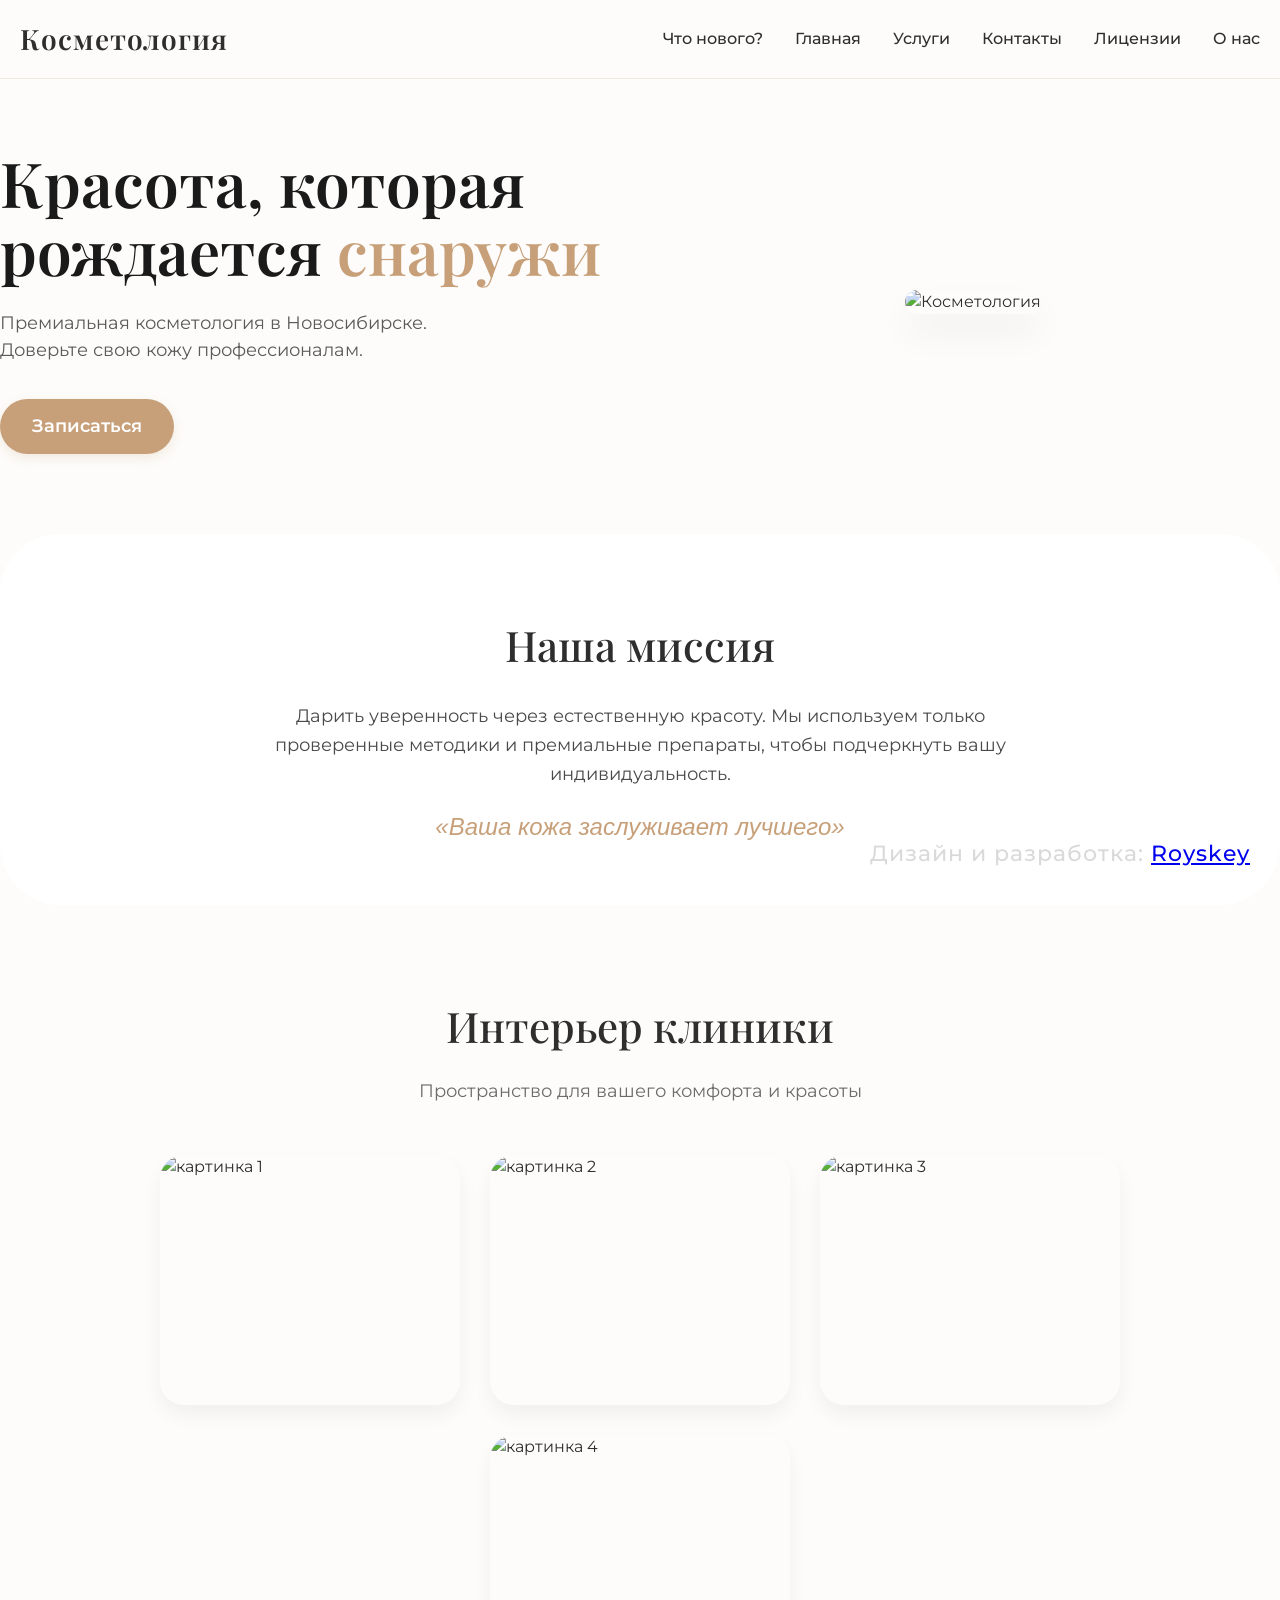
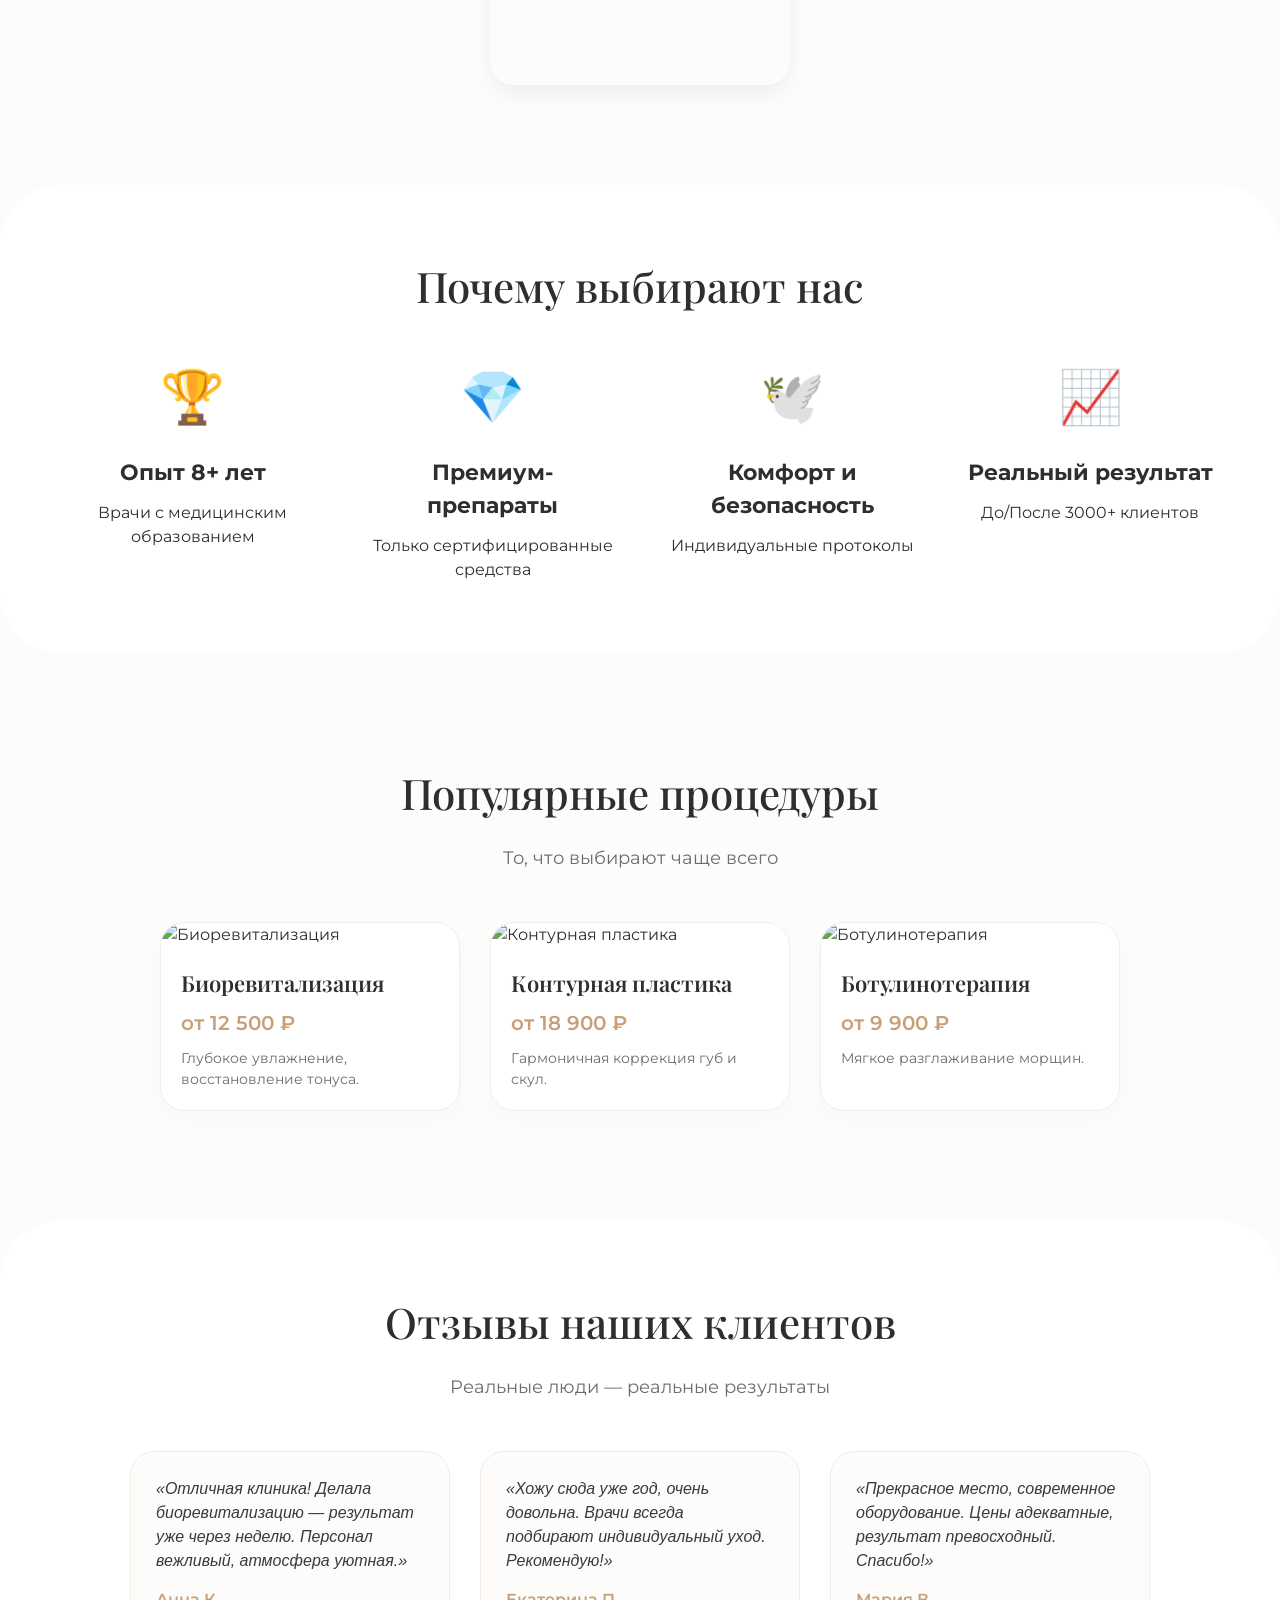
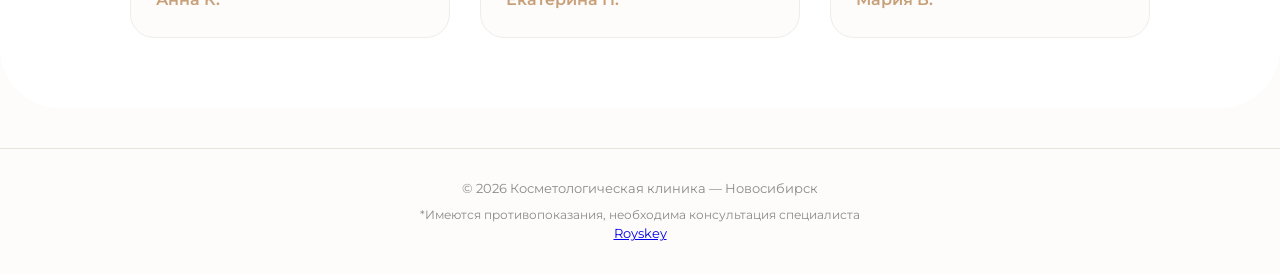
==== commit 76601429: "Add files via upload" ====
--- a/index.html
+++ b/index.html
@@ -6,7 +6,7 @@
     <meta name="viewport" content="width=device-width, initial-scale=1.0, user-scalable=yes">
     <title>Косметологическая клиника | Главная</title>
     <!-- Подключаем общий CSS -->
-    <link rel="stylesheet" href="css/style.css">
+    <link rel="stylesheet" href="style.css">
     <!-- Шрифты -->
     <link href="https://fonts.googleapis.com/css2?family=Montserrat:wght@300;400;500;600;700&family=Playfair+Display:wght@400;500;600;700&display=swap" rel="stylesheet">
 </head>
@@ -58,10 +58,10 @@
             <h2 class="section-title">Интерьер клиники</h2>
             <div class="section-sub">Пространство для вашего комфорта и красоты</div>
             <div class="gallery-grid">
-                <div class="gallery-item"><img src="img/1.jpg" alt="картинка 1"></div>
-                <div class="gallery-item"><img src="img/2.jpg" alt="картинка 2"></div>
-                <div class="gallery-item"><img src="img/3.jpg" alt="картинка 3"></div>
-                <div class="gallery-item"><img src="img/4.jpg" alt="картинка 4"></div>
+                <div class="gallery-item"><img src="img/g1.jpg" alt="картинка 1"></div>
+                <div class="gallery-item"><img src="img/g2.jpg" alt="картинка 2"></div>
+                <div class="gallery-item"><img src="img/g3.jpg" alt="картинка 3"></div>
+                <div class="gallery-item"><img src="img/g4.jpg" alt="картинка 4"></div>
             </div>
         </div>
 
@@ -100,7 +100,7 @@
             <div class="section-sub">То, что выбирают чаще всего</div>
             <div class="services-grid">
                 <div class="service-card" data-animate>
-                    <img class="service-img" src="img/do/1.jpg" alt="Биоревитализация">
+                    <img class="service-img" src="img/pr1.jpg" alt="Биоревитализация">
                     <div class="service-info">
                         <div class="service-name">Биоревитализация</div>
                         <div class="service-price">от 12 500 ₽</div>
@@ -108,7 +108,7 @@
                     </div>
                 </div>
                 <div class="service-card" data-animate>
-                    <img class="service-img" src="img/do/2.jpg" alt="Контурная пластика">
+                    <img class="service-img" src="img/pr2.jpg" alt="Контурная пластика">
                     <div class="service-info">
                         <div class="service-name">Контурная пластика</div>
                         <div class="service-price">от 18 900 ₽</div>
@@ -116,7 +116,7 @@
                     </div>
                 </div>
                 <div class="service-card" data-animate>
-                    <img class="service-img" src="img/do/3.jpg" alt="Ботулинотерапия">
+                    <img class="service-img" src="img/pr3.jpg" alt="Ботулинотерапия">
                     <div class="service-info">
                         <div class="service-name">Ботулинотерапия</div>
                         <div class="service-price">от 9 900 ₽</div>
@@ -162,7 +162,7 @@
     </div>
 
     <!-- Подключаем общий JS -->
-    <script src="js/main.js" defer></script>
+    <script src="main.js" defer></script>
 </body>
 
 </html>
--- a/style.css
+++ b/style.css
@@ -0,0 +1,694 @@
+/* =============================================
+   Косметологическая клиника — Глобальные стили
+   ============================================= */
+
+/* ---------- Сброс и база ---------- */
+* {
+    margin: 0;
+    padding: 0;
+    box-sizing: border-box;
+}
+
+body {
+    background-color: #FDFCFA;
+    font-family: 'Montserrat', sans-serif;
+    color: #2E2E2E;
+    line-height: 1.5;
+    scroll-behavior: smooth;
+}
+
+.container {
+    max-width: 1300px;
+    margin: 0 auto;
+    padding: 0 20px;
+}
+
+/* ---------- Шапка (общая для всех страниц) ---------- */
+.header {
+    background: rgba(253, 252, 250, 0.96);
+    backdrop-filter: blur(8px);
+    position: sticky;
+    top: 0;
+    z-index: 100;
+    border-bottom: 1px solid #EEE9E3;
+    padding: 18px 0;
+}
+
+.header .container {
+    display: flex;
+    justify-content: space-between;
+    align-items: center;
+    flex-wrap: wrap;
+}
+
+.logo {
+    font-family: 'Playfair Display', serif;
+    font-size: 28px;
+    font-weight: 600;
+    letter-spacing: 1px;
+    color: #2E2E2E;
+    text-decoration: none;
+}
+
+.logo span {
+    color: #C7A07A;
+}
+
+.nav {
+    display: flex;
+    gap: 32px;
+    align-items: center;
+}
+
+.nav a {
+    text-decoration: none;
+    font-weight: 500;
+    color: #2E2E2E;
+    transition: color 0.2s;
+    font-size: 16px;
+}
+
+.nav a:hover {
+    color: #C7A07A;
+}
+
+/* ---------- Бургер-меню (мобильная версия) ---------- */
+.burger {
+    display: none;
+    flex-direction: column;
+    cursor: pointer;
+    gap: 5px;
+}
+
+.burger span {
+    width: 25px;
+    height: 2px;
+    background-color: #2E2E2E;
+    transition: 0.3s;
+}
+
+@media (max-width: 768px) {
+    .nav {
+        position: fixed;
+        top: 70px;
+        left: -100%;
+        width: 100%;
+        height: calc(100vh - 70px);
+        background: #FDFCFA;
+        flex-direction: column;
+        justify-content: center;
+        gap: 40px;
+        transition: 0.3s;
+        backdrop-filter: blur(10px);
+        z-index: 99;
+    }
+
+    .nav.active {
+        left: 0;
+    }
+
+    .burger {
+        display: flex;
+    }
+
+    .burger.active span:nth-child(1) {
+        transform: rotate(45deg) translate(5px, 5px);
+    }
+
+    .burger.active span:nth-child(2) {
+        opacity: 0;
+    }
+
+    .burger.active span:nth-child(3) {
+        transform: rotate(-45deg) translate(5px, -5px);
+    }
+}
+
+/* ---------- Подвал (общий) ---------- */
+.footer {
+    text-align: center;
+    padding: 30px 0;
+    border-top: 1px solid #E9E4DD;
+    font-size: 13px;
+    color: #8A8A8A;
+}
+
+/* ---------- Кнопка Telegram (общая) ---------- */
+.btn-telegram {
+    display: inline-flex;
+    align-items: center;
+    gap: 12px;
+    background: #C7A07A;
+    color: white;
+    padding: 14px 32px;
+    border-radius: 50px;
+    text-decoration: none;
+    font-weight: 600;
+    font-size: 18px;
+    transition: all 0.3s;
+    box-shadow: 0 4px 12px rgba(199, 160, 122, 0.2);
+}
+
+.btn-telegram:hover {
+    background: #B0855E;
+    transform: translateY(-2px);
+}
+
+/* ---------- Анимация появления элементов (общая) ---------- */
+.visible {
+    opacity: 1 !important;
+    transform: translateY(0) !important;
+}
+
+@keyframes fadeInUp {
+    to {
+        opacity: 1;
+        transform: translateY(0);
+    }
+}
+
+/* ---------- Стили для главной страницы (index) ---------- */
+.hero {
+    display: flex;
+    align-items: center;
+    justify-content: space-between;
+    flex-wrap: wrap;
+    gap: 50px;
+    padding: 70px 0 50px;
+}
+
+.hero-content {
+    flex: 1;
+    text-align: left;
+}
+
+.hero-title {
+    font-family: 'Playfair Display', serif;
+    font-size: clamp(38px, 6vw, 62px);
+    font-weight: 600;
+    line-height: 1.1;
+    margin-bottom: 25px;
+    color: #1A1A1A;
+}
+
+.hero-title .accent {
+    color: #C7A07A;
+}
+
+.hero-subtitle {
+    font-size: 18px;
+    font-weight: 400;
+    margin-bottom: 35px;
+    max-width: 500px;
+    color: #5A5A5A;
+}
+
+.hero-image {
+    flex: 1;
+    text-align: center;
+}
+
+.hero-image img {
+    width: 300px;
+    height: 250px;
+    object-fit: cover;
+    border-radius: 30px;
+    box-shadow: 0 20px 35px rgba(0, 0, 0, 0.05);
+}
+
+.mission {
+    text-align: center;
+    padding: 80px 0 60px;
+    background: #FFFFFF;
+    border-radius: 60px;
+    margin: 30px 0;
+}
+
+.mission h2 {
+    font-family: 'Playfair Display', serif;
+    font-size: 42px;
+    font-weight: 500;
+    margin-bottom: 25px;
+}
+
+.mission p {
+    max-width: 800px;
+    margin: 0 auto 20px;
+    font-size: 18px;
+    color: #4A4A4A;
+    line-height: 1.6;
+}
+
+.slogan {
+    font-size: 24px;
+    font-style: italic;
+    color: #C7A07A;
+    margin-top: 20px;
+}
+
+.gallery {
+    padding: 60px 0;
+}
+
+.section-title {
+    font-family: 'Playfair Display', serif;
+    font-size: 42px;
+    font-weight: 500;
+    text-align: center;
+    margin-bottom: 20px;
+}
+
+.section-sub {
+    text-align: center;
+    color: #6C6C6C;
+    margin-bottom: 50px;
+    font-size: 18px;
+}
+
+.gallery-grid {
+    display: flex;
+    flex-wrap: wrap;
+    gap: 30px;
+    justify-content: center;
+}
+
+.gallery-item {
+    width: 300px;
+    height: 250px;
+    border-radius: 24px;
+    overflow: hidden;
+    box-shadow: 0 10px 20px rgba(0, 0, 0, 0.05);
+    transition: transform 0.3s;
+}
+
+.gallery-item:hover {
+    transform: translateY(-5px);
+}
+
+.gallery-item img {
+    width: 100%;
+    height: 100%;
+    object-fit: cover;
+    display: block;
+}
+
+.values {
+    background: #FFFFFF;
+    padding: 70px 0;
+    border-radius: 60px;
+    margin: 40px 0;
+}
+
+.values-grid {
+    display: flex;
+    flex-wrap: wrap;
+    justify-content: center;
+    gap: 50px;
+    margin-top: 40px;
+}
+
+.value-card {
+    text-align: center;
+    max-width: 250px;
+}
+
+.value-icon {
+    font-size: 52px;
+    margin-bottom: 20px;
+}
+
+.value-card h4 {
+    font-size: 22px;
+    margin-bottom: 12px;
+}
+
+.services {
+    padding: 70px 0;
+}
+
+.services-grid {
+    display: flex;
+    flex-wrap: wrap;
+    gap: 30px;
+    justify-content: center;
+}
+
+.service-card {
+    background: #FFFFFF;
+    border-radius: 24px;
+    width: 300px;
+    overflow: hidden;
+    box-shadow: 0 8px 20px rgba(0, 0, 0, 0.02);
+    border: 1px solid #F0EDE8;
+    opacity: 0;
+    transform: translateY(30px);
+    transition: opacity 0.7s ease, transform 0.7s ease;
+}
+
+.service-card:hover {
+    transform: translateY(-6px);
+    box-shadow: 0 20px 30px rgba(0, 0, 0, 0.05);
+}
+
+.service-img {
+    width: 100%;
+    height: 200px;
+    object-fit: cover;
+}
+
+.service-info {
+    padding: 20px;
+}
+
+.service-name {
+    font-family: 'Playfair Display', serif;
+    font-size: 22px;
+    font-weight: 600;
+    margin-bottom: 8px;
+}
+
+.service-price {
+    color: #C7A07A;
+    font-size: 20px;
+    font-weight: 600;
+    margin-bottom: 10px;
+}
+
+.service-desc {
+    font-size: 14px;
+    color: #6C6C6C;
+}
+
+.reviews {
+    background: #FFFFFF;
+    padding: 70px 0;
+    border-radius: 60px;
+    margin: 40px 0;
+}
+
+.reviews-grid {
+    display: flex;
+    flex-wrap: wrap;
+    justify-content: center;
+    gap: 30px;
+}
+
+.review-card {
+    background: #FDFCFA;
+    border-radius: 24px;
+    padding: 25px;
+    width: 320px;
+    border: 1px solid #F0EDE8;
+}
+
+.review-text {
+    font-size: 16px;
+    font-style: italic;
+    margin-bottom: 15px;
+    color: #3A3A3A;
+}
+
+.review-author {
+    font-weight: 600;
+    color: #C7A07A;
+}
+
+/* ---------- Стили для страницы услуг (services) ---------- */
+.page-title {
+    font-family: 'Playfair Display', serif;
+    font-size: 48px;
+    font-weight: 500;
+    margin: 50px 0 30px;
+    text-align: center;
+    opacity: 0;
+    transform: translateY(25px);
+    transition: opacity 0.7s ease, transform 0.7s ease;
+}
+
+.services-full {
+    display: flex;
+    flex-wrap: wrap;
+    gap: 30px;
+    justify-content: center;
+    margin: 40px 0 70px;
+}
+
+.service-item {
+    background: #FFFFFF;
+    border-radius: 24px;
+    width: 280px;
+    padding: 20px;
+    box-shadow: 0 8px 20px rgba(0, 0, 0, 0.02);
+    border: 1px solid #F0EDE8;
+    transition: transform 0.3s ease, box-shadow 0.3s ease;
+    opacity: 0;
+    transform: translateY(25px);
+    transition: opacity 0.7s ease, transform 0.7s ease;
+}
+
+.service-item:hover {
+    transform: translateY(-5px);
+    box-shadow: 0 15px 25px rgba(0, 0, 0, 0.05);
+}
+
+.service-item h3 {
+    font-family: 'Playfair Display', serif;
+    font-size: 22px;
+    margin-bottom: 10px;
+}
+
+.service-item .price {
+    color: #C7A07A;
+    font-size: 20px;
+    font-weight: 600;
+    margin-bottom: 12px;
+}
+
+.service-item p {
+    color: #6C6C6C;
+    font-size: 14px;
+}
+
+/* ---------- Стили для страницы контактов и адреса ---------- */
+/* Контейнер карточек */
+.contacts-grid {
+    display: flex;
+    flex-wrap: wrap;
+    gap: 30px;
+    justify-content: center;
+    align-items: stretch;
+    margin: 40px 0 70px;
+}
+
+/* Карточка */
+.contact-card {
+    background: #FFFFFF;
+    border-radius: 28px;
+    padding: 35px 30px;
+    width: 300px;
+    text-align: center;
+    border: 1px solid #F0EDE8;
+    box-shadow: 0 8px 20px rgba(0,0,0,0.02);
+    transition: transform 0.3s ease, box-shadow 0.3s ease;
+    display: flex;
+    flex-direction: column;
+}
+
+/* Иконка */
+.contact-icon {
+    font-size: 48px;
+    margin-bottom: 20px;
+    min-height: 70px; /* чтобы все иконки были на одном уровне */
+}
+
+.contact-card:hover {
+    transform: translateY(-5px);
+    box-shadow: 0 15px 25px rgba(0, 0, 0, 0.05);
+}
+
+.contact-icon {
+    font-size: 48px;
+    margin-bottom: 20px;
+}
+
+/* Заголовок */
+.contact-card h3 {
+    font-family: 'Playfair Display', serif;
+    font-size: 24px;
+    margin: 0 0 15px;
+    min-height: 70px;
+    line-height: 1.3;
+}
+
+
+/* Ссылка (мессенджер) */
+.contact-card a {
+    font-size: 18px;
+    color: #C7A07A;
+    text-decoration: none;
+    margin: 0 0 15px;
+    min-height: 48px;
+    display: block;
+    word-break: break-word;
+}
+
+/* Описание */
+.contact-card p {
+    font-size: 16px;
+    color: #5A5A5A;
+    margin: 0;
+    min-height: 70px;
+}
+
+/* Разделители (опционально) 
+.contact-card h3,
+.contact-card a {
+    border-bottom: 1px solid #F0EDE8;
+    padding-bottom: 10px;
+}
+*/
+
+.contact-card a:hover {
+    color: #C7A07A;
+}
+
+.address-detail {
+    text-align: center;
+    margin: 30px 0 20px;
+}
+
+.address-detail p {
+    font-size: 20px;
+    margin: 10px 0;
+}
+
+.map-container {
+    margin: 40px 0;
+    border-radius: 28px;
+    overflow: hidden;
+    box-shadow: 0 10px 25px rgba(0, 0, 0, 0.05);
+}
+
+.map-container iframe {
+    width: 100%;
+    height: 450px;
+    border: 0;
+}
+
+.directions {
+    background: #FFFFFF;
+    border-radius: 28px;
+    padding: 30px;
+    margin: 40px 0;
+    border: 1px solid #F0EDE8;
+}
+
+.directions h3 {
+    font-family: 'Playfair Display', serif;
+    font-size: 28px;
+    margin-bottom: 20px;
+}
+
+.directions ul {
+    list-style: none;
+}
+
+.directions li {
+    margin-bottom: 15px;
+    font-size: 16px;
+    padding-left: 25px;
+    position: relative;
+}
+
+.directions li::before {
+    content: "🚌";
+    position: absolute;
+    left: 0;
+}
+
+/* ---------- Адаптивность ---------- */
+@media (max-width: 800px) {
+    .hero {
+        flex-direction: column;
+        text-align: center;
+    }
+
+    .hero-content {
+        text-align: center;
+    }
+
+    .hero-subtitle {
+        margin-left: auto;
+        margin-right: auto;
+    }
+
+    .section-title {
+        font-size: 32px;
+    }
+
+    .gallery-item,
+    .service-card,
+    .review-card,
+    .service-item,
+    .contact-card {
+        width: 100%;
+        max-width: 340px;
+    }
+
+    .gallery-item {
+        height: auto;
+    }
+
+    .page-title {
+        font-size: 36px;
+    }
+
+    .map-container iframe {
+        height: 300px;
+    }
+
+    .directions li {
+        font-size: 14px;
+    }
+}
+
+/* ---------- Анимация для главной страницы (появление блоков) ---------- */
+.hero,
+.mission,
+.gallery,
+.values,
+.services,
+.reviews,
+.footer {
+    opacity: 0;
+    transform: translateY(30px);
+    animation: fadeInUp 0.8s ease forwards;
+}
+
+.hero {
+    animation-delay: 0.1s;
+}
+
+.mission {
+    animation-delay: 0.2s;
+}
+
+.gallery {
+    animation-delay: 0.3s;
+}
+
+.values {
+    animation-delay: 0.4s;
+}
+
+.services {
+    animation-delay: 0.5s;
+}
+
+.reviews {
+    animation-delay: 0.6s;
+}
+
+.footer {
+    animation-delay: 0.7s;
+}
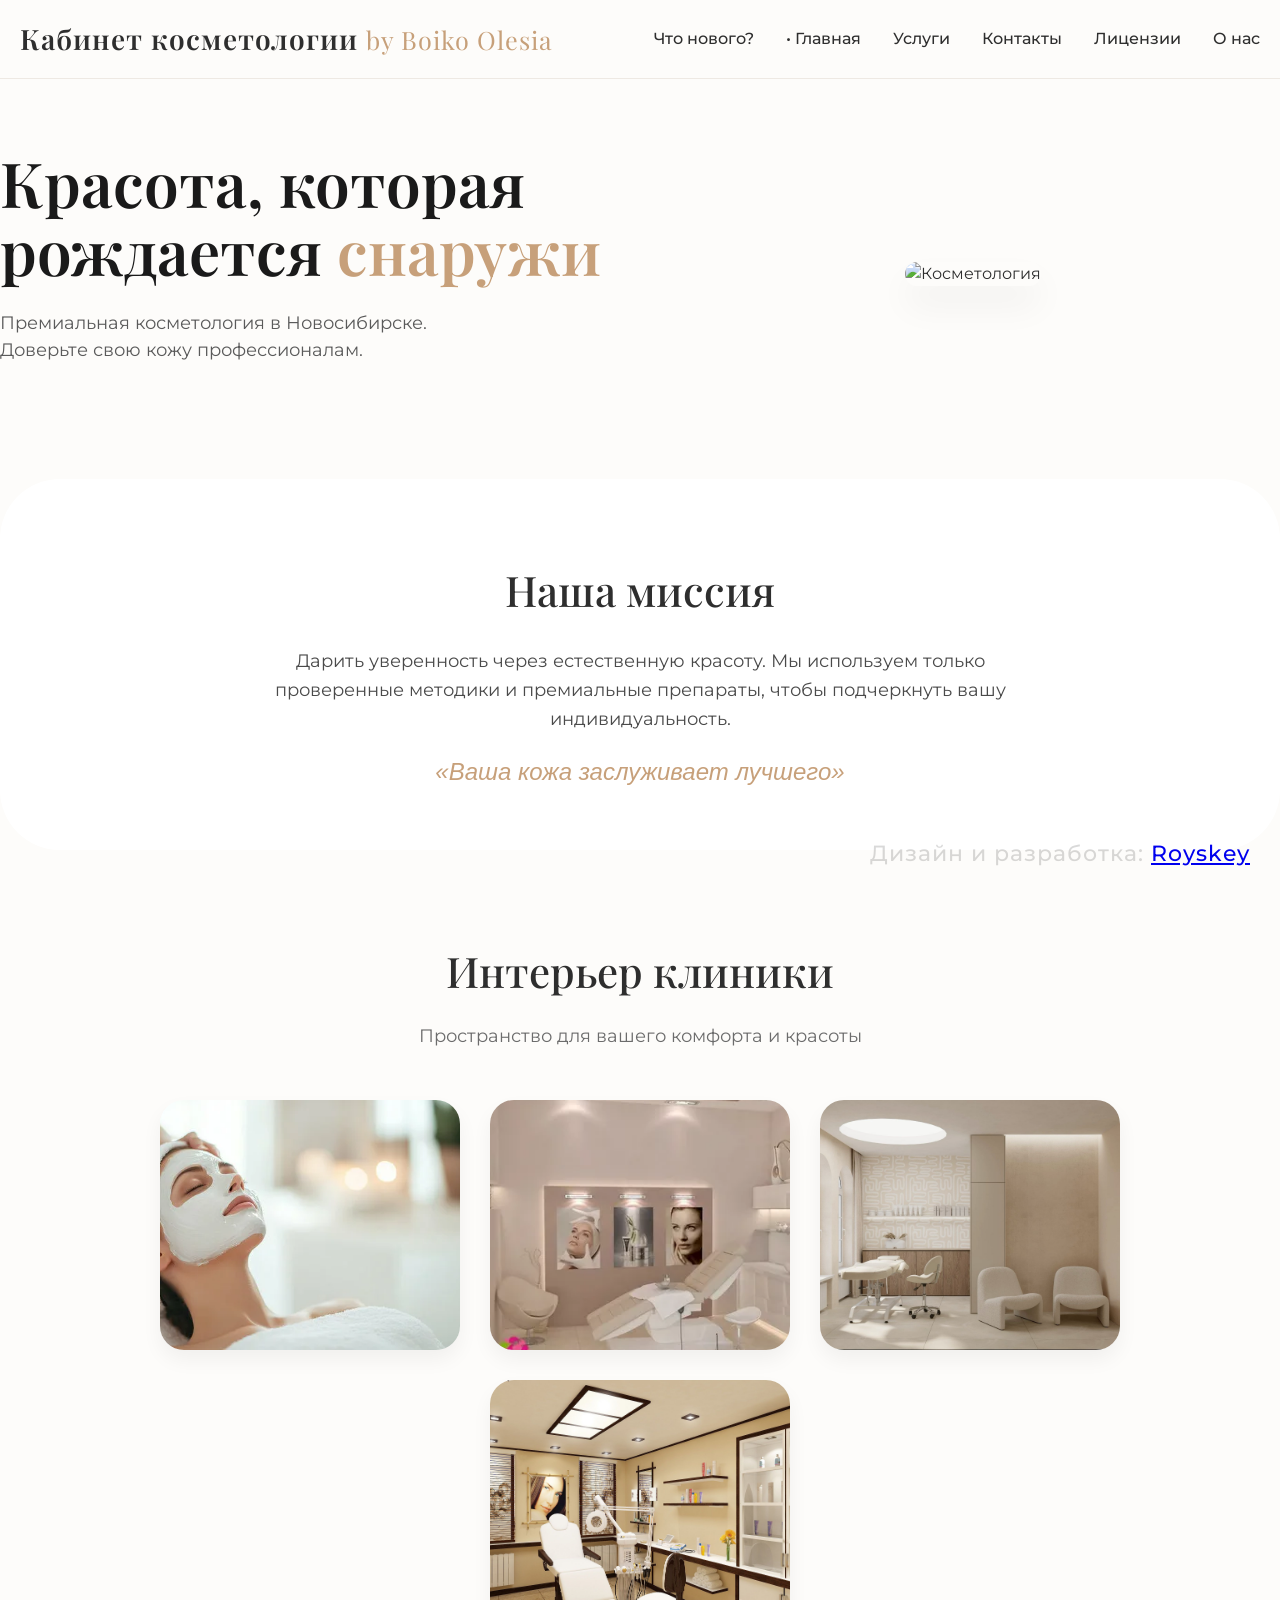
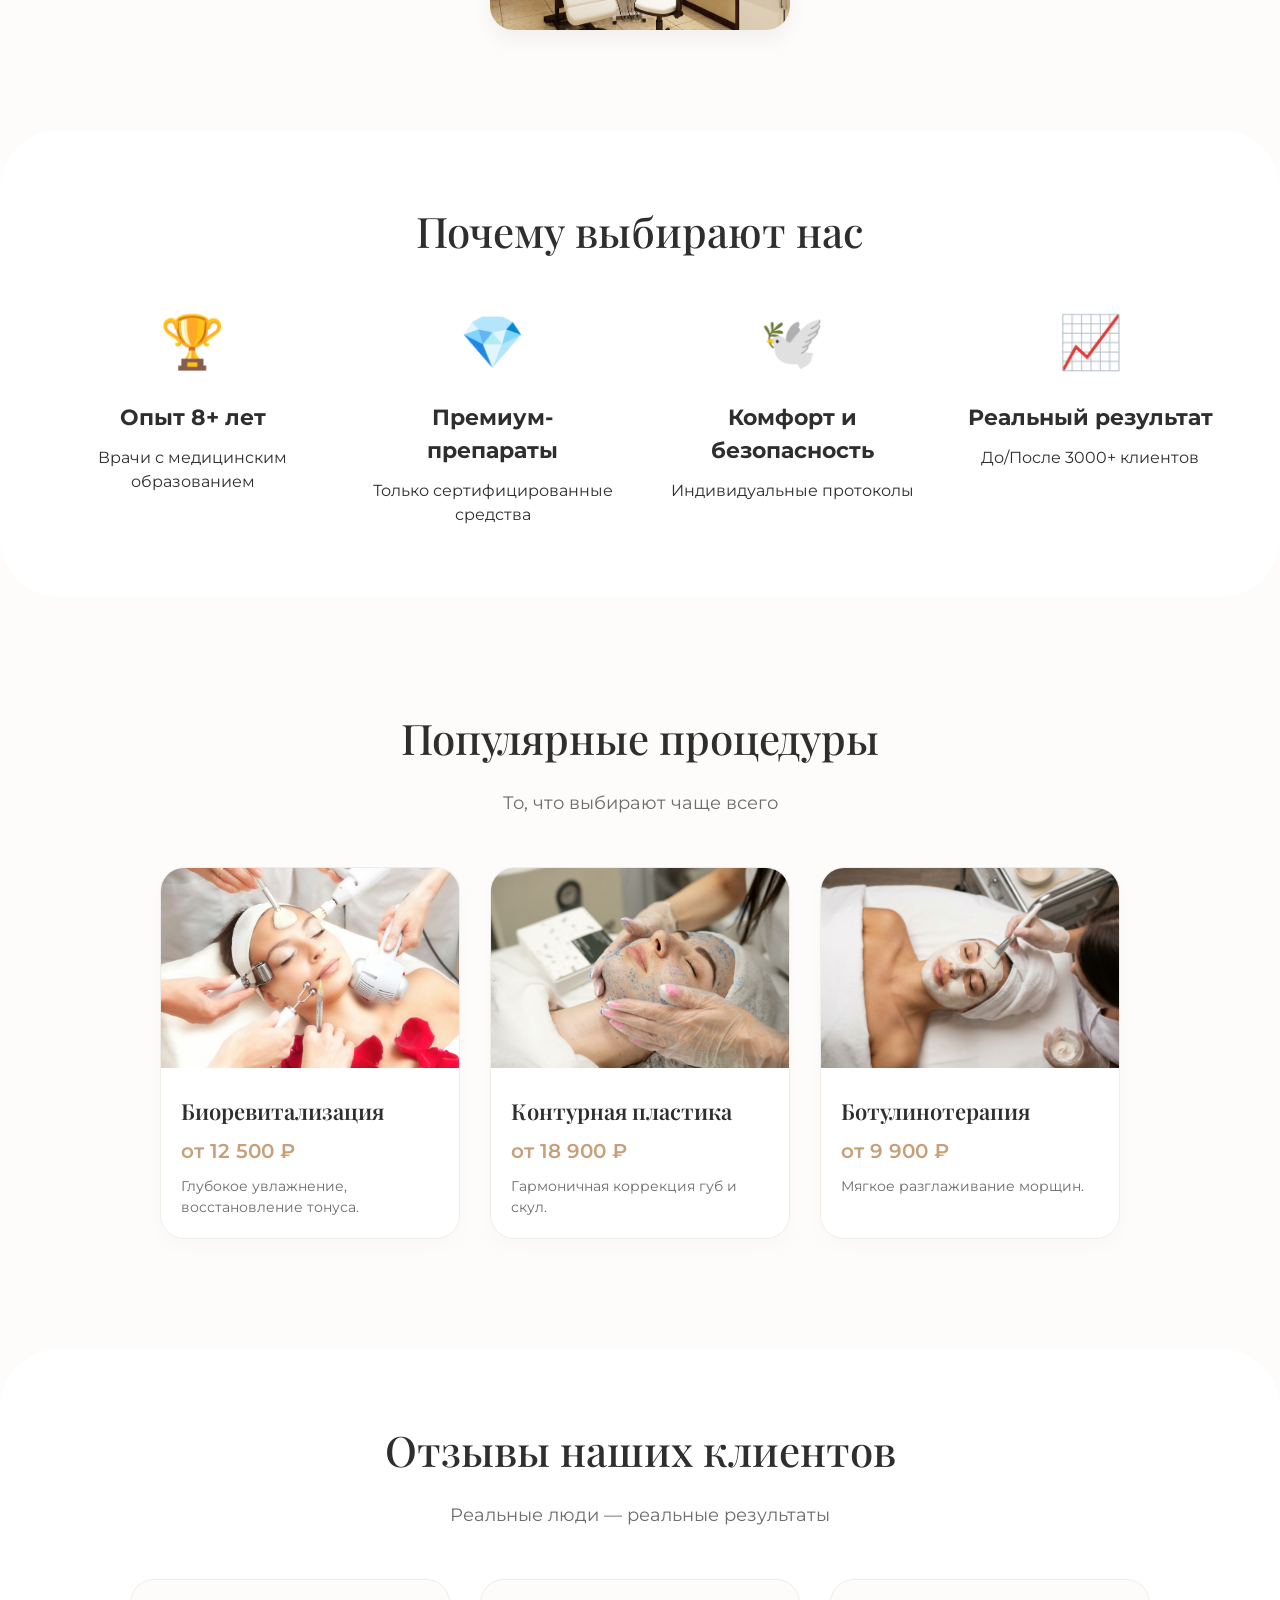
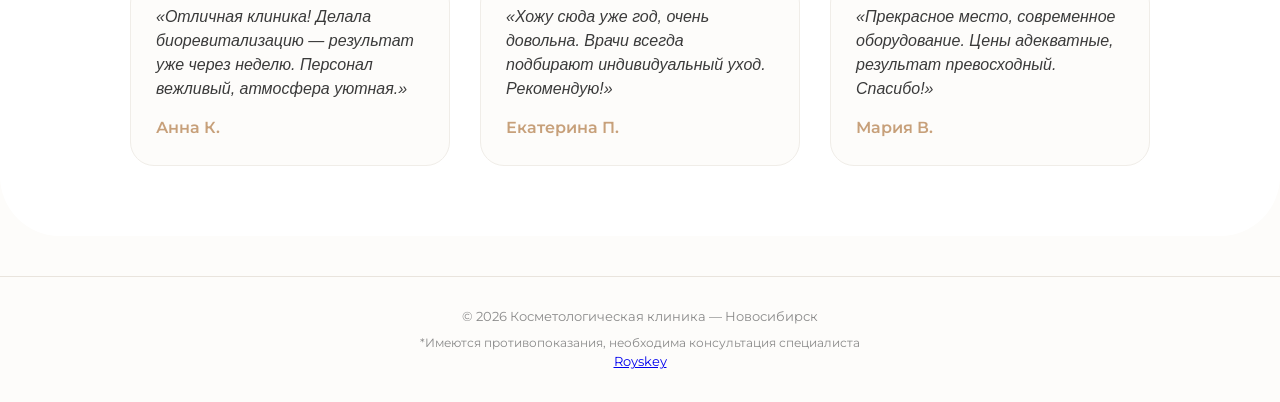
==== commit 8514ada9: "Add files via upload" ====
--- a/index.html
+++ b/index.html
@@ -4,11 +4,38 @@
 <head>
     <meta charset="UTF-8">
     <meta name="viewport" content="width=device-width, initial-scale=1.0, user-scalable=yes">
-    <title>Косметологическая клиника | Главная</title>
+    <title>Кабинет косметологии by Boiko Olesia | Главная</title>
     <!-- Подключаем общий CSS -->
     <link rel="stylesheet" href="style.css">
     <!-- Шрифты -->
     <link href="https://fonts.googleapis.com/css2?family=Montserrat:wght@300;400;500;600;700&family=Playfair+Display:wght@400;500;600;700&display=swap" rel="stylesheet">
+
+<!-- Код для формы заявки QForm-->
+<script type="text/javascript" async="async">
+      (function () {
+    function init() {
+          const scr = document.createElement("script");
+          scr.type = "text/javascript";
+          scr.async = "async";
+          scr.src = "//cdn.qform.io/forms.js?v=" + new Date().getTime();
+          scr.charset="UTF-8";
+          const scrInsert = document.getElementsByTagName("script")[0];
+          scrInsert.parentNode.insertBefore(scr, scrInsert);
+        }
+        const d = document;
+        const w = window;
+        if (d.readyState === "interactive") {
+          init();
+        } else {
+          if (w.attachEvent) {
+    w.attachEvent("onload", init);
+          } else {
+    w.addEventListener("DOMContentLoaded", init, false);
+          }
+        }
+      })();
+    </script>
+
 </head>
 
 <body>
@@ -16,13 +43,13 @@
     <!-- ШАПКА -->
     <div class="header">
         <div class="container">
-            <a href="index.html" class="logo">Косметология</a>
+            <a href="index.html" class="logo">Кабинет косметологии <span style="font-weight: 400; font-size: 0.9em;">by Boiko Olesia</span></a>
             <div class="burger" id="burgerBtn">
                 <span></span><span></span><span></span>
             </div>
             <div class="nav" id="navMenu">
                 <a href="changelog.html">Что нового?</a>
-                <a href="index.html">Главная</a>
+                <a href="index.html">• Главная</a>
                 <a href="services.html">Услуги</a>
                 <a href="contacts.html">Контакты</a>
                 <a href="licenses.html">Лицензии</a>
@@ -37,8 +64,9 @@
             <div class="hero-content">
                 <h1 class="hero-title">Красота, которая рождается <span class="accent">снаружи</span></h1>
                 <p class="hero-subtitle">Премиальная косметология в Новосибирске. Доверьте свою кожу профессионалам.</p>
-                <a href="https://qform.link/form_lg3PTG2sOn8Eja3z7MszmAYFWfT8ktxI?utm_medium=qlink&utm_content=qform" target="_blank" class="btn-telegram">Записаться</a>
+                <div data-formid="form_qC2CbaSYQ5xmWngBVQt9mA2mxAP6-j2U"></div>
             </div>
+
             <div class="hero-image">
                 <img src="https://www.apriori-dz.ru/images/weare4.jpg" alt="Косметология">
             </div>
@@ -163,6 +191,7 @@
 
     <!-- Подключаем общий JS -->
     <script src="main.js" defer></script>
+
 </body>
 
 </html>
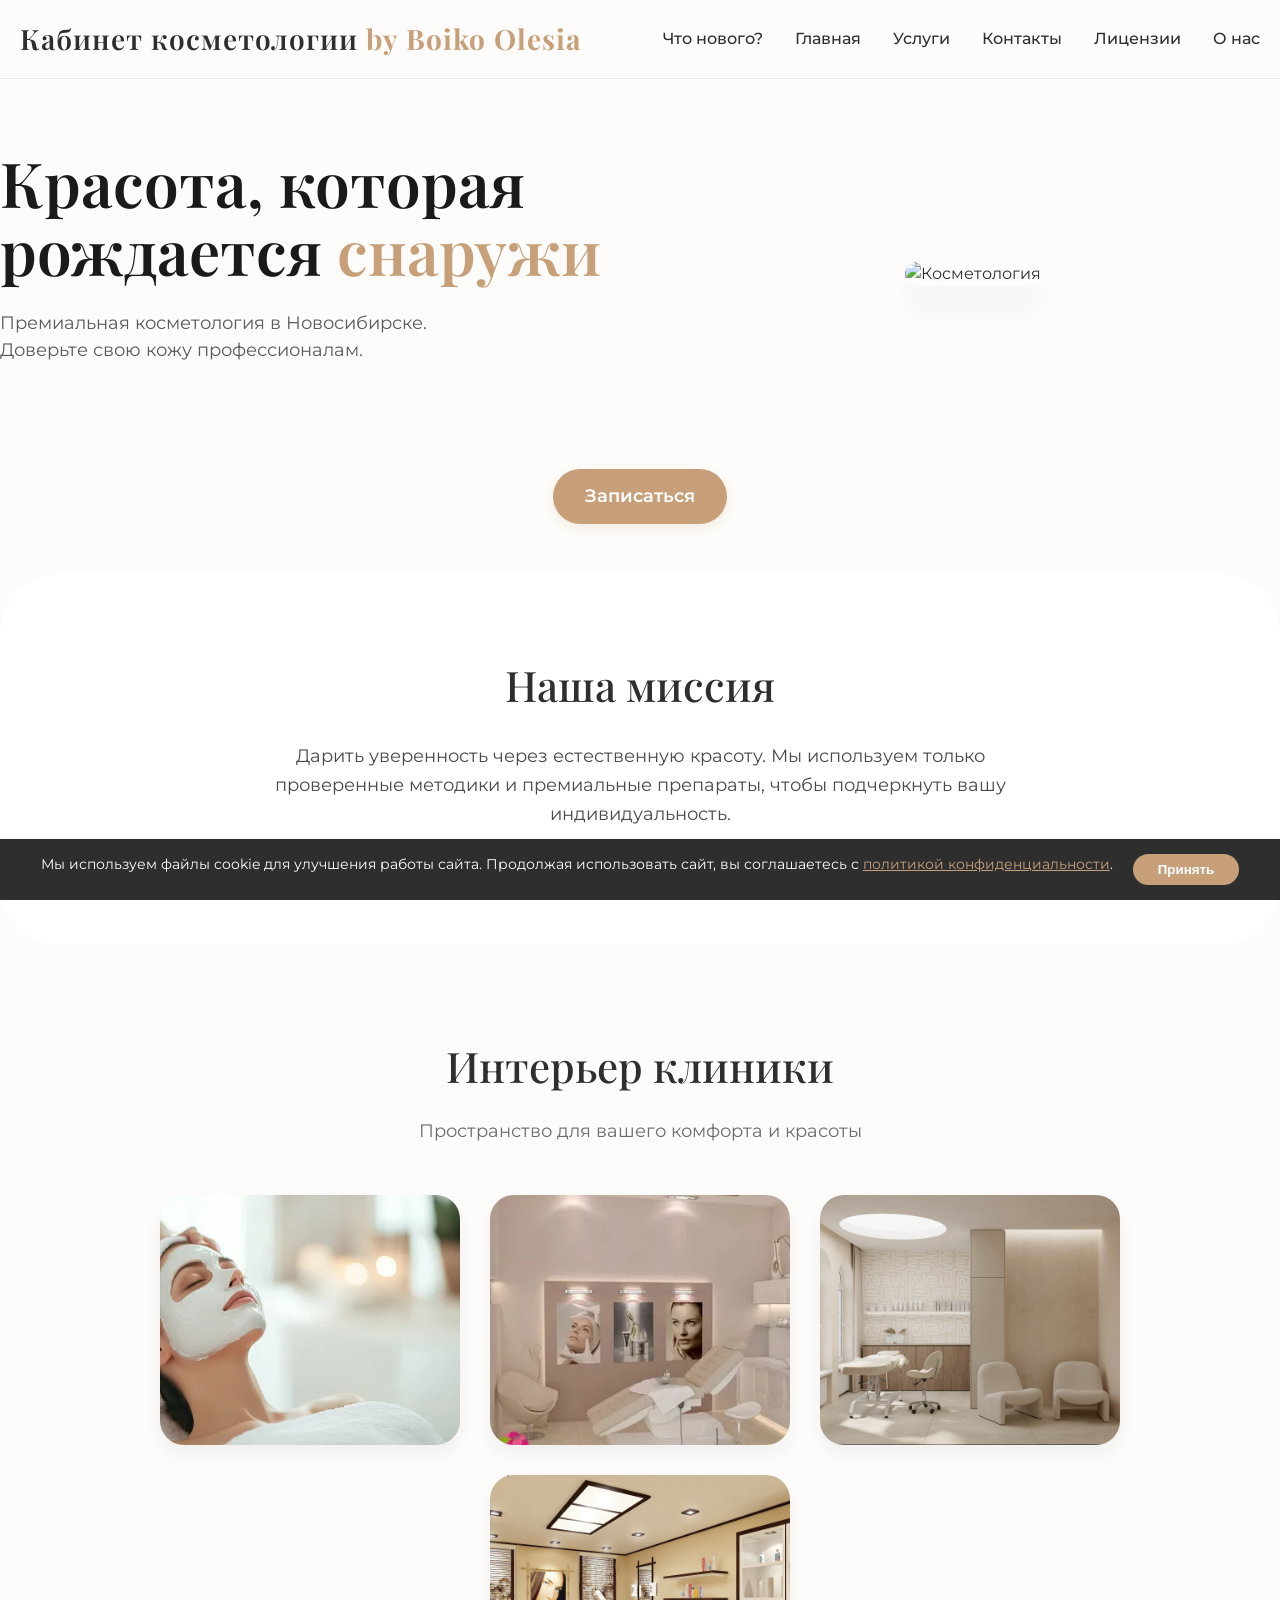
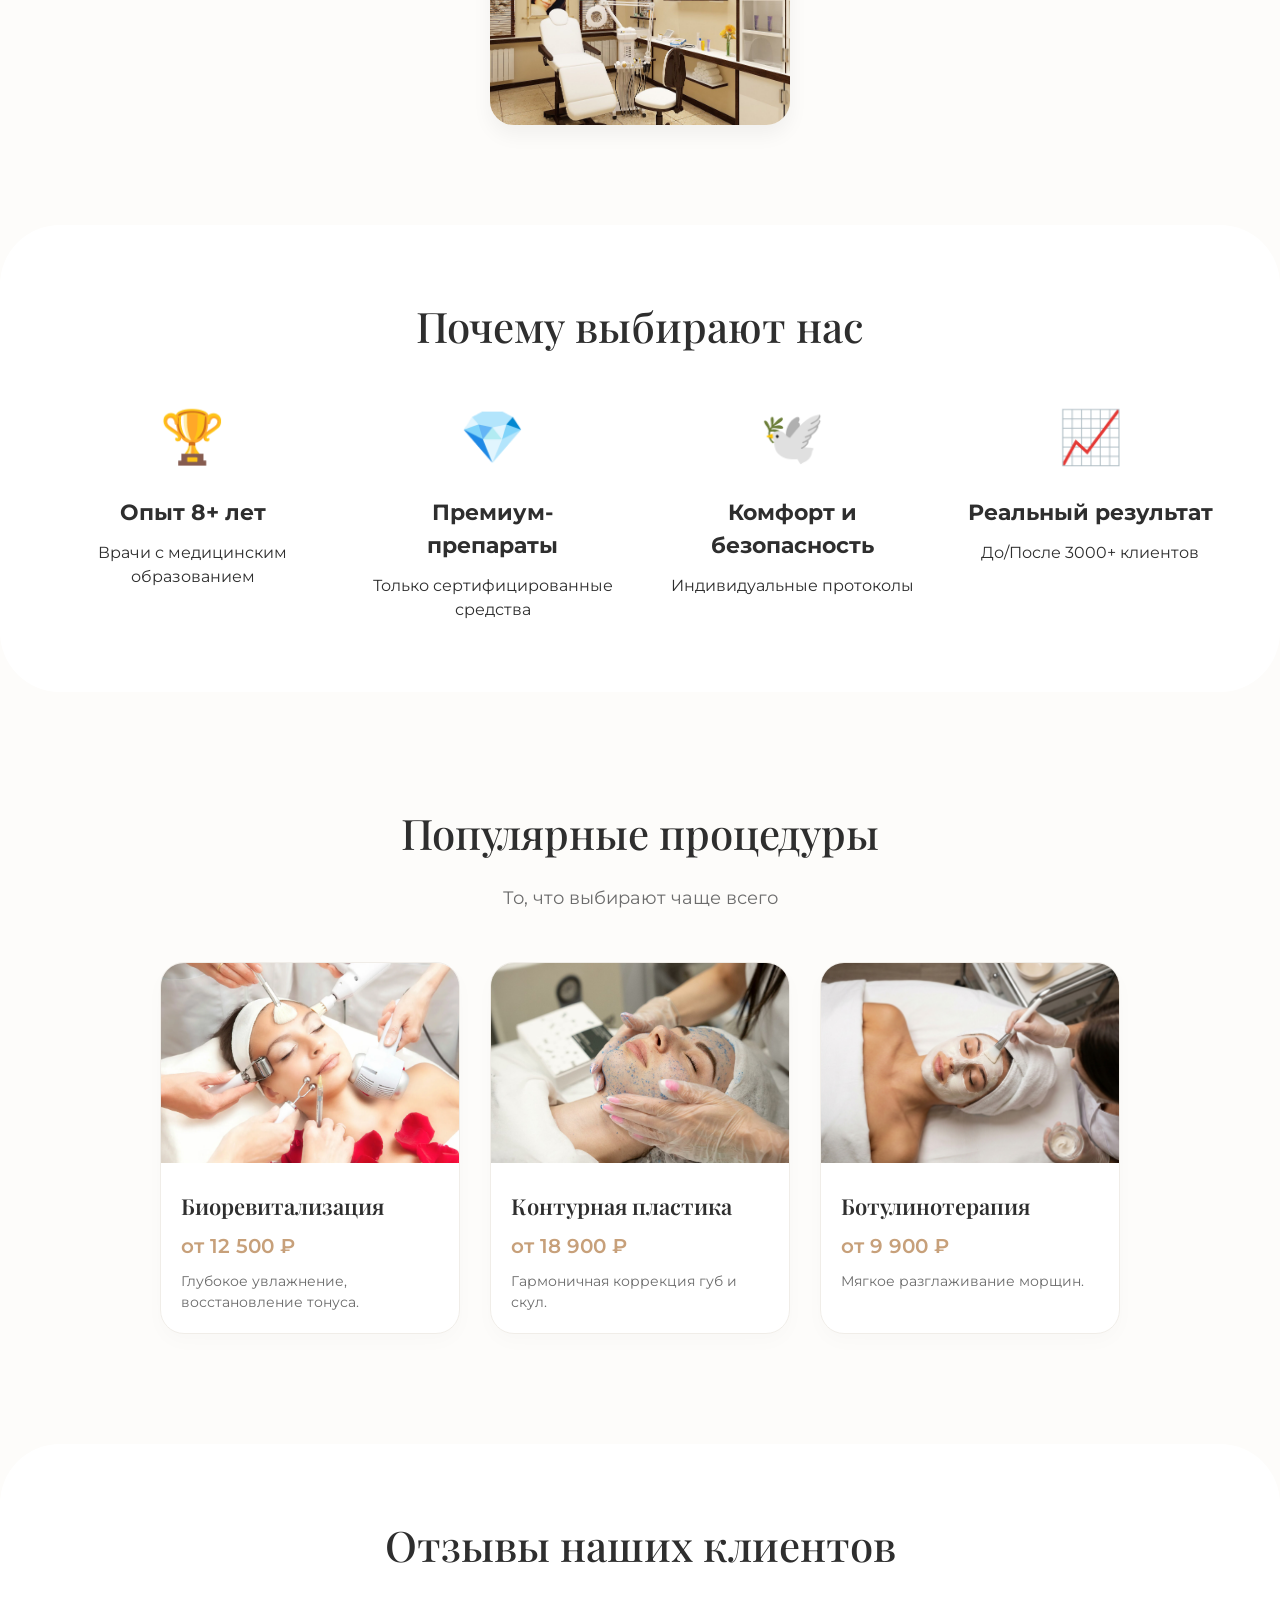
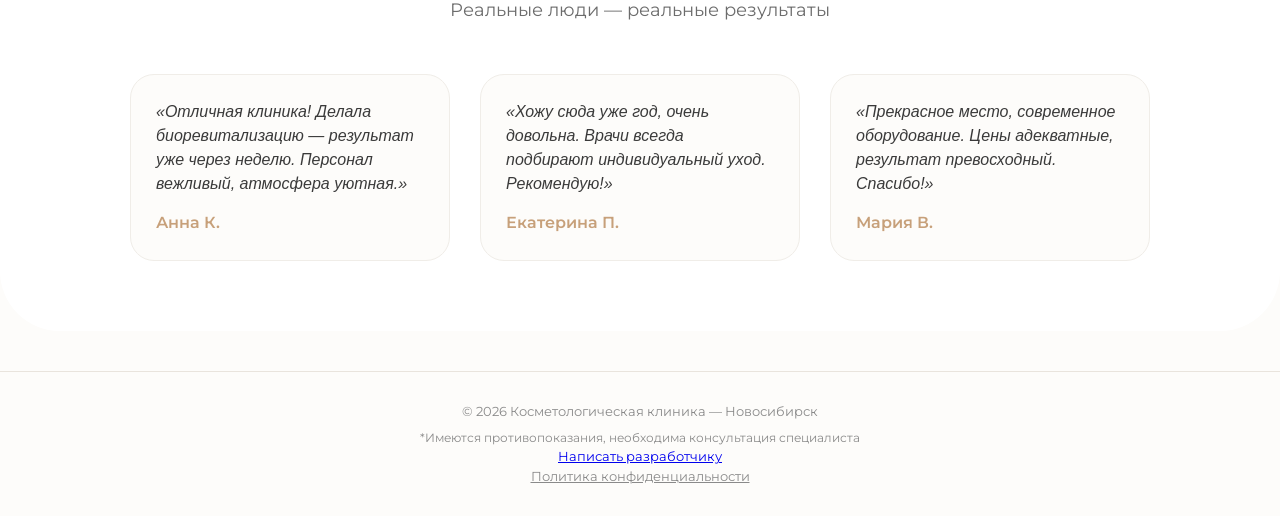
==== commit c521699a: "Add files via upload" ====
--- a/index.html
+++ b/index.html
@@ -5,13 +5,10 @@
     <meta charset="UTF-8">
     <meta name="viewport" content="width=device-width, initial-scale=1.0, user-scalable=yes">
     <title>Кабинет косметологии by Boiko Olesia | Главная</title>
-    <!-- Подключаем общий CSS -->
     <link rel="stylesheet" href="style.css">
-    <!-- Шрифты -->
     <link href="https://fonts.googleapis.com/css2?family=Montserrat:wght@300;400;500;600;700&family=Playfair+Display:wght@400;500;600;700&display=swap" rel="stylesheet">
 
-<!-- Код для формы заявки QForm-->
-<script type="text/javascript" async="async">
+    <script type="text/javascript" async="async">
       (function () {
     function init() {
           const scr = document.createElement("script");
@@ -35,163 +32,141 @@
         }
       })();
     </script>
-
 </head>
 
 <body>
 
-    <!-- ШАПКА -->
-    <div class="header">
+<div class="header">
+    <div class="container">
+        <a href="index.html" class="logo">Кабинет косметологии <span style="font-weight: 700;">by Boiko Olesia</span></a>
+        <div class="burger" id="burgerBtn">
+            <span></span><span></span><span></span>
+        </div>
+        <div class="nav" id="navMenu">
+            <a href="changelog.html">Что нового?</a>
+            <a href="index.html">Главная</a>
+            <a href="services.html">Услуги</a>
+            <a href="contacts.html">Контакты</a>
+            <a href="licenses.html">Лицензии</a>
+            <div class="dropdown">
+                <a href="#" class="dropbtn">О нас</a>
+                <div class="dropdown-content">
+                    <a href="about.html">О клинике</a>
+                    <a href="doctors.html">Наши врачи</a>
+                    <a href="reviews.html">Отзывы</a>
+                    <a href="vacancies.html">Вакансии</a>
+                </div>
+            </div>
+        </div>
+    </div>
+</div>
+
+<main>
+    <div class="hero container">
+        <div class="hero-content">
+            <h1 class="hero-title">Красота, которая рождается <span class="accent">снаружи</span></h1>
+            <p class="hero-subtitle">Премиальная косметология в Новосибирске. Доверьте свою кожу профессионалам.</p>
+            <div data-formid="form_qC2CbaSYQ5xmWngBVQt9mA2mxAP6-j2U"></div>
+        </div>
+        <div class="hero-image">
+            <img src="https://www.apriori-dz.ru/images/weare4.jpg" alt="Косметология">
+        </div>
+    </div>
+<div style="text-align: center;">
+            <a href="https://qform.link/form_qC2CbaSYQ5xmWngBVQt9mA2mxAP6-j2U" target="_blank" class="btn-telegram">Записаться</a>
+        </div>
+    <div class="mission">
         <div class="container">
-            <a href="index.html" class="logo">Кабинет косметологии <span style="font-weight: 400; font-size: 0.9em;">by Boiko Olesia</span></a>
-            <div class="burger" id="burgerBtn">
-                <span></span><span></span><span></span>
-            </div>
-            <div class="nav" id="navMenu">
-                <a href="changelog.html">Что нового?</a>
-                <a href="index.html">• Главная</a>
-                <a href="services.html">Услуги</a>
-                <a href="contacts.html">Контакты</a>
-                <a href="licenses.html">Лицензии</a>
-                <a href="about.html">О нас</a>
+            <h2>Наша миссия</h2>
+            <p>Дарить уверенность через естественную красоту. Мы используем только проверенные методики и премиальные препараты, чтобы подчеркнуть вашу индивидуальность.</p>
+            <div class="slogan">«Ваша кожа заслуживает лучшего»</div>
+        </div>
+    </div>
+
+    <div class="gallery container">
+        <h2 class="section-title">Интерьер клиники</h2>
+        <div class="section-sub">Пространство для вашего комфорта и красоты</div>
+        <div class="gallery-grid">
+            <div class="gallery-item"><img src="img/g1.jpg" alt="Интерьер 1"></div>
+            <div class="gallery-item"><img src="img/g2.jpg" alt="Интерьер 2"></div>
+            <div class="gallery-item"><img src="img/g3.jpg" alt="Интерьер 3"></div>
+            <div class="gallery-item"><img src="img/g4.jpg" alt="Интерьер 4"></div>
+        </div>
+    </div>
+
+    <div class="values">
+        <div class="container">
+            <h2 class="section-title">Почему выбирают нас</h2>
+            <div class="values-grid">
+                <div class="value-card"><div class="value-icon">🏆</div><h4>Опыт 8+ лет</h4><p>Врачи с медицинским образованием</p></div>
+                <div class="value-card"><div class="value-icon">💎</div><h4>Премиум-препараты</h4><p>Только сертифицированные средства</p></div>
+                <div class="value-card"><div class="value-icon">🕊️</div><h4>Комфорт и безопасность</h4><p>Индивидуальные протоколы</p></div>
+                <div class="value-card"><div class="value-icon">📈</div><h4>Реальный результат</h4><p>До/После 3000+ клиентов</p></div>
             </div>
         </div>
     </div>
 
-    <main>
-        <!-- ГЕРОЙ -->
-        <div class="hero container">
-            <div class="hero-content">
-                <h1 class="hero-title">Красота, которая рождается <span class="accent">снаружи</span></h1>
-                <p class="hero-subtitle">Премиальная косметология в Новосибирске. Доверьте свою кожу профессионалам.</p>
-                <div data-formid="form_qC2CbaSYQ5xmWngBVQt9mA2mxAP6-j2U"></div>
+    <div class="services container">
+        <h2 class="section-title">Популярные процедуры</h2>
+        <div class="section-sub">То, что выбирают чаще всего</div>
+        <div class="services-grid">
+            <div class="service-card" data-animate>
+                <img class="service-img" src="img/pr1.jpg" alt="Биоревитализация">
+                <div class="service-info">
+                    <div class="service-name">Биоревитализация</div>
+                    <div class="service-price">от 12 500 ₽</div>
+                    <div class="service-desc">Глубокое увлажнение, восстановление тонуса.</div>
+                </div>
             </div>
-
-            <div class="hero-image">
-                <img src="https://www.apriori-dz.ru/images/weare4.jpg" alt="Косметология">
+            <div class="service-card" data-animate>
+                <img class="service-img" src="img/pr2.jpg" alt="Контурная пластика">
+                <div class="service-info">
+                    <div class="service-name">Контурная пластика</div>
+                    <div class="service-price">от 18 900 ₽</div>
+                    <div class="service-desc">Гармоничная коррекция губ и скул.</div>
+                </div>
             </div>
-        </div>
-
-        <!-- МИССИЯ -->
-        <div class="mission">
-            <div class="container">
-                <h2>Наша миссия</h2>
-                <p>Дарить уверенность через естественную красоту. Мы используем только проверенные методики и премиальные препараты, чтобы подчеркнуть вашу индивидуальность.</p>
-                <div class="slogan">«Ваша кожа заслуживает лучшего»</div>
-            </div>
-        </div>
-
-        <!-- ГАЛЕРЕЯ ИНТЕРЬЕРОВ -->
-        <div class="gallery container">
-            <h2 class="section-title">Интерьер клиники</h2>
-            <div class="section-sub">Пространство для вашего комфорта и красоты</div>
-            <div class="gallery-grid">
-                <div class="gallery-item"><img src="img/g1.jpg" alt="картинка 1"></div>
-                <div class="gallery-item"><img src="img/g2.jpg" alt="картинка 2"></div>
-                <div class="gallery-item"><img src="img/g3.jpg" alt="картинка 3"></div>
-                <div class="gallery-item"><img src="img/g4.jpg" alt="картинка 4"></div>
-            </div>
-        </div>
-
-        <!-- ЦЕННОСТИ -->
-        <div class="values">
-            <div class="container">
-                <h2 class="section-title">Почему выбирают нас</h2>
-                <div class="values-grid">
-                    <div class="value-card">
-                        <div class="value-icon">🏆</div>
-                        <h4>Опыт 8+ лет</h4>
-                        <p>Врачи с медицинским образованием</p>
-                    </div>
-                    <div class="value-card">
-                        <div class="value-icon">💎</div>
-                        <h4>Премиум-препараты</h4>
-                        <p>Только сертифицированные средства</p>
-                    </div>
-                    <div class="value-card">
-                        <div class="value-icon">🕊️</div>
-                        <h4>Комфорт и безопасность</h4>
-                        <p>Индивидуальные протоколы</p>
-                    </div>
-                    <div class="value-card">
-                        <div class="value-icon">📈</div>
-                        <h4>Реальный результат</h4>
-                        <p>До/После 3000+ клиентов</p>
-                    </div>
+            <div class="service-card" data-animate>
+                <img class="service-img" src="img/pr3.jpg" alt="Ботулинотерапия">
+                <div class="service-info">
+                    <div class="service-name">Ботулинотерапия</div>
+                    <div class="service-price">от 9 900 ₽</div>
+                    <div class="service-desc">Мягкое разглаживание морщин.</div>
                 </div>
             </div>
         </div>
+    </div>
 
-        <!-- ПОПУЛЯРНЫЕ УСЛУГИ -->
-        <div class="services container">
-            <h2 class="section-title">Популярные процедуры</h2>
-            <div class="section-sub">То, что выбирают чаще всего</div>
-            <div class="services-grid">
-                <div class="service-card" data-animate>
-                    <img class="service-img" src="img/pr1.jpg" alt="Биоревитализация">
-                    <div class="service-info">
-                        <div class="service-name">Биоревитализация</div>
-                        <div class="service-price">от 12 500 ₽</div>
-                        <div class="service-desc">Глубокое увлажнение, восстановление тонуса.</div>
-                    </div>
-                </div>
-                <div class="service-card" data-animate>
-                    <img class="service-img" src="img/pr2.jpg" alt="Контурная пластика">
-                    <div class="service-info">
-                        <div class="service-name">Контурная пластика</div>
-                        <div class="service-price">от 18 900 ₽</div>
-                        <div class="service-desc">Гармоничная коррекция губ и скул.</div>
-                    </div>
-                </div>
-                <div class="service-card" data-animate>
-                    <img class="service-img" src="img/pr3.jpg" alt="Ботулинотерапия">
-                    <div class="service-info">
-                        <div class="service-name">Ботулинотерапия</div>
-                        <div class="service-price">от 9 900 ₽</div>
-                        <div class="service-desc">Мягкое разглаживание морщин.</div>
-                    </div>
-                </div>
+    <div class="reviews">
+        <div class="container">
+            <h2 class="section-title">Отзывы наших клиентов</h2>
+            <div class="section-sub">Реальные люди — реальные результаты</div>
+            <div class="reviews-grid">
+                <div class="review-card"><div class="review-text">«Отличная клиника! Делала биоревитализацию — результат уже через неделю. Персонал вежливый, атмосфера уютная.»</div><div class="review-author">Анна К.</div></div>
+                <div class="review-card"><div class="review-text">«Хожу сюда уже год, очень довольна. Врачи всегда подбирают индивидуальный уход. Рекомендую!»</div><div class="review-author">Екатерина П.</div></div>
+                <div class="review-card"><div class="review-text">«Прекрасное место, современное оборудование. Цены адекватные, результат превосходный. Спасибо!»</div><div class="review-author">Мария В.</div></div>
             </div>
         </div>
+    </div>
+</main>
 
-        <!-- ОТЗЫВЫ -->
-        <div class="reviews">
-            <div class="container">
-                <h2 class="section-title">Отзывы наших клиентов</h2>
-                <div class="section-sub">Реальные люди — реальные результаты</div>
-                <div class="reviews-grid">
-                    <div class="review-card">
-                        <div class="review-text">«Отличная клиника! Делала биоревитализацию — результат уже через неделю. Персонал вежливый, атмосфера уютная.»</div>
-                        <div class="review-author">Анна К.</div>
-                    </div>
-                    <div class="review-card">
-                        <div class="review-text">«Хожу сюда уже год, очень довольна. Врачи всегда подбирают индивидуальный уход. Рекомендую!»</div>
-                        <div class="review-author">Екатерина П.</div>
-                    </div>
-                    <div class="review-card">
-                        <div class="review-text">«Прекрасное место, современное оборудование. Цены адекватные, результат превосходный. Спасибо!»</div>
-                        <div class="review-author">Мария В.</div>
-                    </div>
-                </div>
-            </div>
-        </div>
-    </main>
+<div class="footer container">
+    <p>© 2026 Косметологическая клиника — Новосибирск</p>
+    <p style="font-size: 12px; margin-top: 8px;">*Имеются противопоказания, необходима консультация специалиста</p>
+    <a href="https://max.ru/u/f9LHodD0cOLWiEgRhCEgfaOuINjwMWbU_dWpgs8yVqMPhD2Jj-6M0Y_9y_U" target="_blank" rel="noopener noreferrer">Написать разработчику</a><br>
+    <p><a href="privacy.html" style="color: #8A8A8A; text-decoration: underline;">Политика конфиденциальности</a></p>
+</div>
 
-    <!-- ПОДВАЛ -->
-    <div class="footer container">
-        <p>© 2026 Косметологическая клиника — Новосибирск</p>
-        <p style="font-size: 12px; margin-top: 8px;">*Имеются противопоказания, необходима консультация специалиста</p>
-        <a href="https://max.ru/u/f9LHodD0cOLWiEgRhCEgfaOuINjwMWbU_dWpgs8yVqMPhD2Jj-6M0Y_9y_U" target="_blank" rel="noopener noreferrer">Royskey</a>
-    </div>
+<div style="position: fixed; bottom: 20px; right: 20px; font-size: 22px; font-weight: 500; color: rgba(0,0,0,0.15); background: transparent; padding: 10px; z-index: 1000; font-family: 'Montserrat', sans-serif; letter-spacing: 1px;">
+    Дизайн и разработка: <a href="https://max.ru/u/f9LHodD0cOLWiEgRhCEgfaOuINjwMWbU_dWpgs8yVqMPhD2Jj-6M0Y_9y_U" target="_blank" rel="noopener noreferrer">Royskey</a>
+</div>
 
-    <!-- ФИКСИРОВАННЫЙ ВОДЯНОЙ ЗНАК -->
-    <div style="position: fixed; bottom: 20px; right: 20px; font-size: 22px; font-weight: 500; color: rgba(0,0,0,0.15); background: transparent; padding: 10px; z-index: 1000; font-family: 'Montserrat', sans-serif; letter-spacing: 1px;">
-        Дизайн и разработка: <a href="https://max.ru/u/f9LHodD0cOLWiEgRhCEgfaOuINjwMWbU_dWpgs8yVqMPhD2Jj-6M0Y_9y_U" target="_blank" rel="noopener noreferrer">Royskey</a>
-    </div>
+<script src="main.js" defer></script>
 
-    <!-- Подключаем общий JS -->
-    <script src="main.js" defer></script>
+<div id="cookie-banner" style="position: fixed; bottom: 0; left: 0; right: 0; background: #2E2E2E; color: white; padding: 15px 20px; text-align: center; z-index: 1000; display: flex; justify-content: center; gap: 20px; flex-wrap: wrap; font-size: 14px;">
+    <span>Мы используем файлы cookie для улучшения работы сайта. Продолжая использовать сайт, вы соглашаетесь с <a href="privacy.html" style="color: #C7A07A; text-decoration: underline;">политикой конфиденциальности</a>.</span>
+    <button id="accept-cookies" style="background: #C7A07A; border: none; color: white; padding: 8px 25px; border-radius: 30px; cursor: pointer; font-weight: 600;">Принять</button>
+</div>
 
 </body>
-
 </html>
--- a/style.css
+++ b/style.css
@@ -48,6 +48,27 @@
     letter-spacing: 1px;
     color: #2E2E2E;
     text-decoration: none;
+    white-space: normal;
+    word-break: keep-all; /* запрещает разрыв внутри слов */
+}
+
+.logo-author {
+    font-weight: 400;
+    font-size: 0.9em;
+    white-space: nowrap; /* чтобы «by Boiko Olesia» не разрывалось */
+}
+
+@media (max-width: 550px) {
+    .logo {
+        font-size: 20px;
+        display: inline-block;
+        max-width: 70%;
+    }
+    .logo-author {
+        display: block; /* переводит подпись на новую строку */
+        margin-top: 2px;
+        white-space: normal; /* разрешает перенос, если совсем узко */
+    }
 }
 
 .logo span {
@@ -72,12 +93,13 @@
     color: #C7A07A;
 }
 
-/* ---------- Бургер-меню (мобильная версия) ---------- */
+/* Бургер-меню (мобильная версия) */
 .burger {
     display: none;
     flex-direction: column;
     cursor: pointer;
     gap: 5px;
+    margin-left: auto;
 }
 
 .burger span {
@@ -88,6 +110,10 @@
 }
 
 @media (max-width: 768px) {
+    .burger {
+        display: flex;
+    }
+
     .nav {
         position: fixed;
         top: 70px;
@@ -105,10 +131,6 @@
 
     .nav.active {
         left: 0;
-    }
-
-    .burger {
-        display: flex;
     }
 
     .burger.active span:nth-child(1) {
@@ -147,6 +169,10 @@
     font-size: 18px;
     transition: all 0.3s;
     box-shadow: 0 4px 12px rgba(199, 160, 122, 0.2);
+    cursor: pointer;
+    border: none;
+    margin: 20px auto;
+    width: fit-content;
 }
 
 .btn-telegram:hover {
@@ -154,17 +180,37 @@
     transform: translateY(-2px);
 }
 
-/* ---------- Анимация появления элементов (общая) ---------- */
-.visible {
-    opacity: 1 !important;
-    transform: translateY(0) !important;
-}
-
-@keyframes fadeInUp {
-    to {
-        opacity: 1;
-        transform: translateY(0);
-    }
+/* ---------- Общие стили для заголовков страниц ---------- */
+.page-title {
+    font-family: 'Playfair Display', serif;
+    font-size: 48px;
+    font-weight: 500;
+    margin: 50px 0 30px;
+    text-align: center;
+    color: #1A1A1A;
+    opacity: 0;
+    transform: translateY(25px);
+    transition: opacity 0.7s ease, transform 0.7s ease;
+}
+
+.page-title.visible {
+    opacity: 1;
+    transform: translateY(0);
+}
+
+.section-title {
+    font-family: 'Playfair Display', serif;
+    font-size: 42px;
+    font-weight: 500;
+    text-align: center;
+    margin-bottom: 20px;
+}
+
+.section-sub {
+    text-align: center;
+    color: #6C6C6C;
+    margin-bottom: 50px;
+    font-size: 18px;
 }
 
 /* ---------- Стили для главной страницы (index) ---------- */
@@ -248,21 +294,6 @@
 
 .gallery {
     padding: 60px 0;
-}
-
-.section-title {
-    font-family: 'Playfair Display', serif;
-    font-size: 42px;
-    font-weight: 500;
-    text-align: center;
-    margin-bottom: 20px;
-}
-
-.section-sub {
-    text-align: center;
-    color: #6C6C6C;
-    margin-bottom: 50px;
-    font-size: 18px;
 }
 
 .gallery-grid {
@@ -413,18 +444,7 @@
     color: #C7A07A;
 }
 
-/* ---------- Стили для страницы услуг (services) ---------- */
-.page-title {
-    font-family: 'Playfair Display', serif;
-    font-size: 48px;
-    font-weight: 500;
-    margin: 50px 0 30px;
-    text-align: center;
-    opacity: 0;
-    transform: translateY(25px);
-    transition: opacity 0.7s ease, transform 0.7s ease;
-}
-
+/* ---------- Стили для страницы услуг (список карточек) ---------- */
 .services-full {
     display: flex;
     flex-wrap: wrap;
@@ -446,6 +466,11 @@
     transition: opacity 0.7s ease, transform 0.7s ease;
 }
 
+.service-item.visible {
+    opacity: 1;
+    transform: translateY(0);
+}
+
 .service-item:hover {
     transform: translateY(-5px);
     box-shadow: 0 15px 25px rgba(0, 0, 0, 0.05);
@@ -469,8 +494,52 @@
     font-size: 14px;
 }
 
+/* ---------- Стили для страницы услуг – таблица прайс-листа ---------- */
+.table-wrapper {
+    overflow-x: auto;
+    margin: 40px 0;
+}
+
+.price-table {
+    width: 100%;
+    border-collapse: collapse;
+    background: #FFFFFF;
+    border-radius: 28px;
+    overflow: hidden;
+    box-shadow: 0 8px 20px rgba(0, 0, 0, 0.02);
+}
+
+.price-table th,
+.price-table td {
+    padding: 18px 20px;
+    text-align: left;
+    border-bottom: 1px solid #F0EDE8;
+    font-size: 18px;
+}
+
+.price-table th {
+    background-color: #F5F2EF;
+    font-weight: 700;
+    font-family: 'Playfair Display', serif;
+    font-size: 20px;
+    color: #2E2E2E;
+}
+
+.price-table tr:last-child td {
+    border-bottom: none;
+}
+
+.price-table tr:hover td {
+    background-color: #FDFCFA;
+}
+
+.price-table .price {
+    color: #C7A07A;
+    font-weight: 600;
+    white-space: nowrap;
+}
+
 /* ---------- Стили для страницы контактов и адреса ---------- */
-/* Контейнер карточек */
 .contacts-grid {
     display: flex;
     flex-wrap: wrap;
@@ -480,7 +549,6 @@
     margin: 40px 0 70px;
 }
 
-/* Карточка */
 .contact-card {
     background: #FFFFFF;
     border-radius: 28px;
@@ -488,30 +556,31 @@
     width: 300px;
     text-align: center;
     border: 1px solid #F0EDE8;
-    box-shadow: 0 8px 20px rgba(0,0,0,0.02);
+    box-shadow: 0 8px 20px rgba(0, 0, 0, 0.02);
     transition: transform 0.3s ease, box-shadow 0.3s ease;
     display: flex;
     flex-direction: column;
-}
-
-/* Иконка */
+    opacity: 0;
+    transform: translateY(25px);
+    transition: opacity 0.7s ease, transform 0.7s ease;
+}
+
+.contact-card.visible {
+    opacity: 1;
+    transform: translateY(0);
+}
+
+.contact-card:hover {
+    transform: translateY(-5px);
+    box-shadow: 0 15px 25px rgba(0, 0, 0, 0.05);
+}
+
 .contact-icon {
     font-size: 48px;
     margin-bottom: 20px;
-    min-height: 70px; /* чтобы все иконки были на одном уровне */
-}
-
-.contact-card:hover {
-    transform: translateY(-5px);
-    box-shadow: 0 15px 25px rgba(0, 0, 0, 0.05);
-}
-
-.contact-icon {
-    font-size: 48px;
-    margin-bottom: 20px;
-}
-
-/* Заголовок */
+    min-height: 70px;
+}
+
 .contact-card h3 {
     font-family: 'Playfair Display', serif;
     font-size: 24px;
@@ -520,8 +589,6 @@
     line-height: 1.3;
 }
 
-
-/* Ссылка (мессенджер) */
 .contact-card a {
     font-size: 18px;
     color: #C7A07A;
@@ -532,7 +599,10 @@
     word-break: break-word;
 }
 
-/* Описание */
+.contact-card a:hover {
+    color: #B0855E;
+}
+
 .contact-card p {
     font-size: 16px;
     color: #5A5A5A;
@@ -540,26 +610,61 @@
     min-height: 70px;
 }
 
-/* Разделители (опционально) 
-.contact-card h3,
-.contact-card a {
-    border-bottom: 1px solid #F0EDE8;
-    padding-bottom: 10px;
-}
-*/
-
-.contact-card a:hover {
-    color: #C7A07A;
-}
-
 .address-detail {
     text-align: center;
     margin: 30px 0 20px;
+    opacity: 0;
+    transform: translateY(25px);
+    transition: opacity 0.7s ease, transform 0.7s ease;
+}
+
+.address-detail.visible {
+    opacity: 1;
+    transform: translateY(0);
 }
 
 .address-detail p {
     font-size: 20px;
     margin: 10px 0;
+}
+
+/* Часы работы */
+.work-hours {
+    text-align: center;
+    margin: 30px auto 20px;
+    background: #FFFFFF;
+    border-radius: 28px;
+    padding: 25px 20px;
+    max-width: 400px;
+    border: 1px solid #F0EDE8;
+}
+
+.work-hours h3 {
+    font-family: 'Playfair Display', serif;
+    font-size: 24px;
+    margin-bottom: 20px;
+    color: #1A1A1A;
+}
+
+.work-table {
+    width: 100%;
+    margin: 0 auto;
+    font-size: 16px;
+}
+
+.work-table td {
+    padding: 8px 0;
+    color: #2E2E2E;
+}
+
+.work-table td:first-child {
+    font-weight: 500;
+    text-align: left;
+}
+
+.work-table td:last-child {
+    text-align: right;
+    color: #C7A07A;
 }
 
 .map-container {
@@ -567,6 +672,14 @@
     border-radius: 28px;
     overflow: hidden;
     box-shadow: 0 10px 25px rgba(0, 0, 0, 0.05);
+    opacity: 0;
+    transform: translateY(25px);
+    transition: opacity 0.7s ease, transform 0.7s ease;
+}
+
+.map-container.visible {
+    opacity: 1;
+    transform: translateY(0);
 }
 
 .map-container iframe {
@@ -581,6 +694,14 @@
     padding: 30px;
     margin: 40px 0;
     border: 1px solid #F0EDE8;
+    opacity: 0;
+    transform: translateY(25px);
+    transition: opacity 0.7s ease, transform 0.7s ease;
+}
+
+.directions.visible {
+    opacity: 1;
+    transform: translateY(0);
 }
 
 .directions h3 {
@@ -606,7 +727,7 @@
     left: 0;
 }
 
-/* ---------- Адаптивность ---------- */
+/* ---------- Адаптивность для мобильных устройств ---------- */
 @media (max-width: 800px) {
     .hero {
         flex-direction: column;
@@ -650,9 +771,42 @@
     .directions li {
         font-size: 14px;
     }
-}
-
-/* ---------- Анимация для главной страницы (появление блоков) ---------- */
+
+    /* Уменьшаем шрифт названий услуг */
+    .service-name,
+    .service-item h3 {
+        font-size: 18px;
+        word-break: break-word;
+        hyphens: auto;
+    }
+
+    .service-price,
+    .service-item .price {
+        font-size: 16px;
+    }
+
+    .service-desc,
+    .service-item p {
+        font-size: 12px;
+    }
+
+    .service-info {
+        padding: 15px;
+    }
+
+    /* Таблица прайс-листа */
+    .price-table th,
+    .price-table td {
+        padding: 12px 15px;
+        font-size: 14px;
+    }
+
+    .price-table .price {
+        white-space: normal;
+    }
+}
+
+/* ---------- Анимация появления блоков на главной странице ---------- */
 .hero,
 .mission,
 .gallery,
@@ -691,4 +845,546 @@
 
 .footer {
     animation-delay: 0.7s;
-}+}
+
+@keyframes fadeInUp {
+    to {
+        opacity: 1;
+        transform: translateY(0);
+    }
+}
+
+/* ---------- Вспомогательный класс для анимации при скролле ---------- */
+.visible {
+    opacity: 1 !important;
+    transform: translateY(0) !important;
+}
+
+/* ---------- Страница "О нас" ---------- */
+.about-content {
+    max-width: 900px;
+    margin: 0 auto;
+    padding: 20px 0 60px;
+}
+
+    /* общие стили для текстового блока */
+
+.about-heading {
+    font-family: 'Playfair Display', serif;
+    font-size: 32px;
+    font-weight: 500;
+    margin: 0 0 20px 0;
+    color: #1A1A1A;
+}
+
+.about-paragraph {
+    font-size: 18px;
+    line-height: 1.6;
+    margin-bottom: 30px;
+    color: #2E2E2E;
+}
+
+.about-list {
+    font-size: 18px;
+    line-height: 1.6;
+    margin-bottom: 30px;
+    padding-left: 20px;
+    list-style: none;
+}
+
+.about-list li {
+    margin-bottom: 8px;
+    position: relative;
+    padding-left: 5px;
+}
+
+.about-principles {
+    display: flex;
+    flex-wrap: wrap;
+    gap: 30px;
+    justify-content: space-between;
+    margin-top: 30px;
+}
+
+.principle-card {
+    flex: 1;
+    min-width: 200px;
+    background: #FFFFFF;
+    padding: 20px;
+    border-radius: 24px;
+    border: 1px solid #F0EDE8;
+    text-align: center;
+    transition: transform 0.3s ease;
+}
+
+.principle-card:hover {
+    transform: translateY(-5px);
+}
+
+.principle-icon {
+    font-size: 48px;
+    margin-bottom: 15px;
+}
+
+.principle-title {
+    font-size: 20px;
+    font-weight: 600;
+    margin-bottom: 10px;
+    font-family: 'Playfair Display', serif;
+}
+
+.principle-desc {
+    font-size: 14px;
+    color: #6C6C6C;
+    line-height: 1.4;
+}
+
+.footer-warning {
+    font-size: 12px;
+    margin-top: 8px;
+}
+
+.watermark {
+    position: fixed;
+    bottom: 20px;
+    right: 20px;
+    font-size: 22px;
+    font-weight: 500;
+    color: rgba(0, 0, 0, 0.15);
+    background: transparent;
+    padding: 10px;
+    z-index: 1000;
+    font-family: 'Montserrat', sans-serif;
+    letter-spacing: 1px;
+}
+
+/* Адаптив для страницы "О нас" */
+@media (max-width: 800px) {
+    .about-heading {
+        font-size: 28px;
+    }
+    .about-paragraph,
+    .about-list {
+        font-size: 16px;
+    }
+    .principle-card {
+        min-width: 100%;
+    }
+    .watermark {
+        font-size: 16px;
+        bottom: 10px;
+        right: 10px;
+    }
+}
+
+/* ---------- Дополнительные стили для страницы "О нас" ---------- */
+.gallery-section {
+    padding: 40px 0;
+}
+
+.team-section {
+    padding: 40px 0;
+    background-color: #FFFFFF;
+    border-radius: 60px;
+    margin: 40px 0;
+}
+
+.team-grid {
+    display: flex;
+    flex-wrap: wrap;
+    gap: 30px;
+    justify-content: center;
+    margin-top: 30px;
+}
+
+.team-card {
+    background: #FDFCFA;
+    border-radius: 28px;
+    padding: 25px;
+    width: 280px;
+    text-align: center;
+    border: 1px solid #F0EDE8;
+    transition: transform 0.3s;
+}
+
+.team-card:hover {
+    transform: translateY(-5px);
+}
+
+.team-photo {
+    font-size: 80px;
+    margin-bottom: 15px;
+}
+
+.team-name {
+    font-family: 'Playfair Display', serif;
+    font-size: 22px;
+    font-weight: 600;
+    margin-bottom: 8px;
+}
+
+.team-position {
+    font-size: 14px;
+    color: #C7A07A;
+    font-weight: 500;
+    margin-bottom: 12px;
+}
+
+.team-desc {
+    font-size: 14px;
+    color: #6C6C6C;
+    line-height: 1.4;
+}
+
+.facts-section {
+    padding: 40px 0;
+    background: #FDFCFA;
+}
+
+.facts-grid {
+    display: flex;
+    flex-wrap: wrap;
+    justify-content: center;
+    gap: 40px;
+    margin: 30px 0;
+}
+
+.fact-card {
+    text-align: center;
+    min-width: 150px;
+}
+
+.fact-number {
+    font-family: 'Playfair Display', serif;
+    font-size: 48px;
+    font-weight: 700;
+    color: #C7A07A;
+    line-height: 1;
+}
+
+.fact-label {
+    font-size: 16px;
+    color: #5A5A5A;
+    margin-top: 10px;
+}
+
+.certificates-section {
+    padding: 40px 0;
+    text-align: center;
+}
+
+.certificates-grid {
+    display: flex;
+    flex-wrap: wrap;
+    justify-content: center;
+    gap: 20px;
+    margin: 30px 0;
+}
+
+.cert-card {
+    background: #FFFFFF;
+    border-radius: 24px;
+    padding: 20px 30px;
+    font-size: 16px;
+    font-weight: 500;
+    color: #2E2E2E;
+    border: 1px solid #F0EDE8;
+    transition: all 0.3s;
+}
+
+.cert-card:hover {
+    transform: translateY(-3px);
+    box-shadow: 0 10px 20px rgba(0,0,0,0.05);
+}
+
+.cert-link {
+    text-align: center;
+    margin-top: 20px;
+}
+
+/* Адаптив для новых блоков */
+@media (max-width: 800px) {
+    .team-card {
+        width: 100%;
+        max-width: 320px;
+    }
+    .fact-number {
+        font-size: 36px;
+    }
+    .fact-card {
+        min-width: 120px;
+    }
+    .cert-card {
+        padding: 12px 20px;
+        font-size: 14px;
+    }
+}
+
+        /* Стили для страницы privacy.html */
+        .privacy-content {
+            max-width: 1000px;
+            margin: 0 auto;
+            padding: 40px 20px 80px;
+            background: #FFFFFF;
+            border-radius: 28px;
+            box-shadow: 0 8px 20px rgba(0,0,0,0.02);
+        }
+        .privacy-content h2 {
+            font-family: 'Playfair Display', serif;
+            font-size: 28px;
+            margin: 30px 0 15px;
+            color: #1A1A1A;
+        }
+        .privacy-content h3 {
+            font-size: 20px;
+            margin: 20px 0 10px;
+            color: #2E2E2E;
+        }
+        .privacy-content p, .privacy-content li {
+            font-size: 16px;
+            line-height: 1.6;
+            color: #3A3A3A;
+            margin-bottom: 12px;
+        }
+        .privacy-content ul {
+            padding-left: 30px;
+            margin-bottom: 20px;
+        }
+        .privacy-content strong {
+            color: #2E2E2E;
+        }
+        @media (max-width: 700px) {
+            .privacy-content {
+                padding: 20px 15px;
+            }
+            .privacy-content h2 {
+                font-size: 24px;
+            }
+        }
+
+            /* Дополнительные стили для страницы лицензий */
+        .licenses-content {
+            max-width: 1200px;
+            margin: 0 auto;
+            padding: 40px 0 80px;
+        }
+        .licenses-grid {
+            display: flex;
+            flex-wrap: wrap;
+            gap: 30px;
+            justify-content: center;
+            margin-top: 30px;
+        }
+        .license-card {
+            background: #FFFFFF;
+            border-radius: 24px;
+            width: 300px;
+            overflow: hidden;
+            box-shadow: 0 8px 20px rgba(0, 0, 0, 0.02);
+            border: 1px solid #F0EDE8;
+            transition: transform 0.3s ease;
+            text-align: center;
+            padding: 25px 20px;
+        }
+        .license-card:hover {
+            transform: translateY(-5px);
+            box-shadow: 0 15px 25px rgba(0, 0, 0, 0.05);
+        }
+        .license-icon {
+            font-size: 60px;
+            margin-bottom: 15px;
+        }
+        .license-title {
+            font-family: 'Playfair Display', serif;
+            font-size: 22px;
+            font-weight: 600;
+            margin-bottom: 12px;
+            color: #1A1A1A;
+        }
+        .license-description {
+            font-size: 14px;
+            color: #6C6C6C;
+            margin-bottom: 20px;
+            line-height: 1.4;
+        }
+        .license-link {
+            display: inline-block;
+            background: #C7A07A;
+            color: white;
+            padding: 8px 20px;
+            border-radius: 30px;
+            text-decoration: none;
+            font-size: 14px;
+            font-weight: 500;
+            transition: background 0.3s;
+        }
+        .license-link:hover {
+            background: #B0855E;
+        }
+        .note-text {
+            text-align: center;
+            margin-top: 50px;
+            padding: 20px;
+            background: #F5F2EF;
+            border-radius: 28px;
+            font-size: 14px;
+            color: #5A5A5A;
+        }
+        @media (max-width: 700px) {
+            .license-card {
+                width: 100%;
+                max-width: 320px;
+            }
+        }
+
+/* ---------- Выпадающее меню (dropdown) ---------- */
+.dropdown {
+    position: relative;
+    display: inline-block;
+}
+
+.dropdown .dropbtn {
+    cursor: pointer;
+}
+
+.dropdown-content {
+    display: none;
+    position: absolute;
+    top: 100%;
+    left: 0;
+    background-color: #FDFCFA;
+    min-width: 200px;
+    box-shadow: 0 8px 20px rgba(0, 0, 0, 0.1);
+    border-radius: 16px;
+    border: 1px solid #EEE9E3;
+    z-index: 100;
+    overflow: hidden;
+    backdrop-filter: blur(8px);
+}
+
+.dropdown-content a {
+    color: #2E2E2E;
+    padding: 12px 20px;
+    text-decoration: none;
+    display: block;
+    font-size: 15px;
+    transition: background 0.2s;
+}
+
+.dropdown-content a:hover {
+    background-color: #F5F2EF;
+    color: #C7A07A;
+}
+
+/* Показываем меню при наведении (десктоп) */
+@media (min-width: 769px) {
+    .dropdown:hover .dropdown-content {
+        display: block;
+    }
+}
+
+/* Для мобильных устройств – открытие по клику */
+@media (max-width: 768px) {
+    .dropdown-content {
+        position: static;
+        box-shadow: none;
+        border: none;
+        padding-left: 20px;
+        background-color: transparent;
+        display: none;
+    }
+    .dropdown-content a {
+        padding: 10px 20px;
+        font-size: 14px;
+    }
+    .dropdown.active .dropdown-content {
+        display: block;
+    }
+    .dropbtn {
+        display: inline-block;
+        width: 100%;
+    }
+}
+
+/* ---------- Страница "Наши врачи" ---------- */
+.doctors-grid {
+    display: flex;
+    flex-wrap: wrap;
+    gap: 40px;
+    justify-content: center;
+    margin: 50px 0;
+}
+.doctor-card {
+    background: #FFFFFF;
+    border-radius: 28px;
+    width: 300px;
+    overflow: hidden;
+    box-shadow: 0 10px 25px rgba(0,0,0,0.05);
+    text-align: center;
+    padding: 25px;
+    transition: transform 0.3s ease;
+}
+.doctor-card:hover {
+    transform: translateY(-5px);
+}
+.doctor-photo {
+    font-size: 100px;
+    margin-bottom: 15px;
+}
+.doctor-name {
+    font-family: 'Playfair Display', serif;
+    font-size: 24px;
+    margin-bottom: 5px;
+}
+.doctor-position {
+    color: #C7A07A;
+    font-weight: 500;
+    margin: 5px 0;
+}
+.doctor-desc {
+    font-size: 15px;
+    color: #5A5A5A;
+    margin: 15px 0;
+}
+.doctor-diploma {
+    font-size: 14px;
+    color: #8A8A8A;
+    border-top: 1px solid #EEE9E3;
+    padding-top: 15px;
+    margin-top: 10px;
+}
+
+/* ---------- Страница "Вакансии" ---------- */
+.vacancies-list {
+    max-width: 800px;
+    margin: 40px auto;
+}
+.vacancy {
+    background: #FFFFFF;
+    border-radius: 28px;
+    padding: 30px;
+    margin-bottom: 30px;
+    border: 1px solid #F0EDE8;
+    transition: transform 0.3s ease;
+}
+.vacancy:hover {
+    transform: translateY(-3px);
+    box-shadow: 0 15px 25px rgba(0,0,0,0.05);
+}
+.vacancy h3 {
+    font-family: 'Playfair Display', serif;
+    font-size: 26px;
+    margin-bottom: 15px;
+}
+.vacancy p {
+    margin-bottom: 10px;
+    line-height: 1.5;
+}
+.vacancy strong {
+    color: #2E2E2E;
+}
+.vacancy .btn-telegram {
+    margin-top: 15px;
+    display: inline-block;
+}
+
